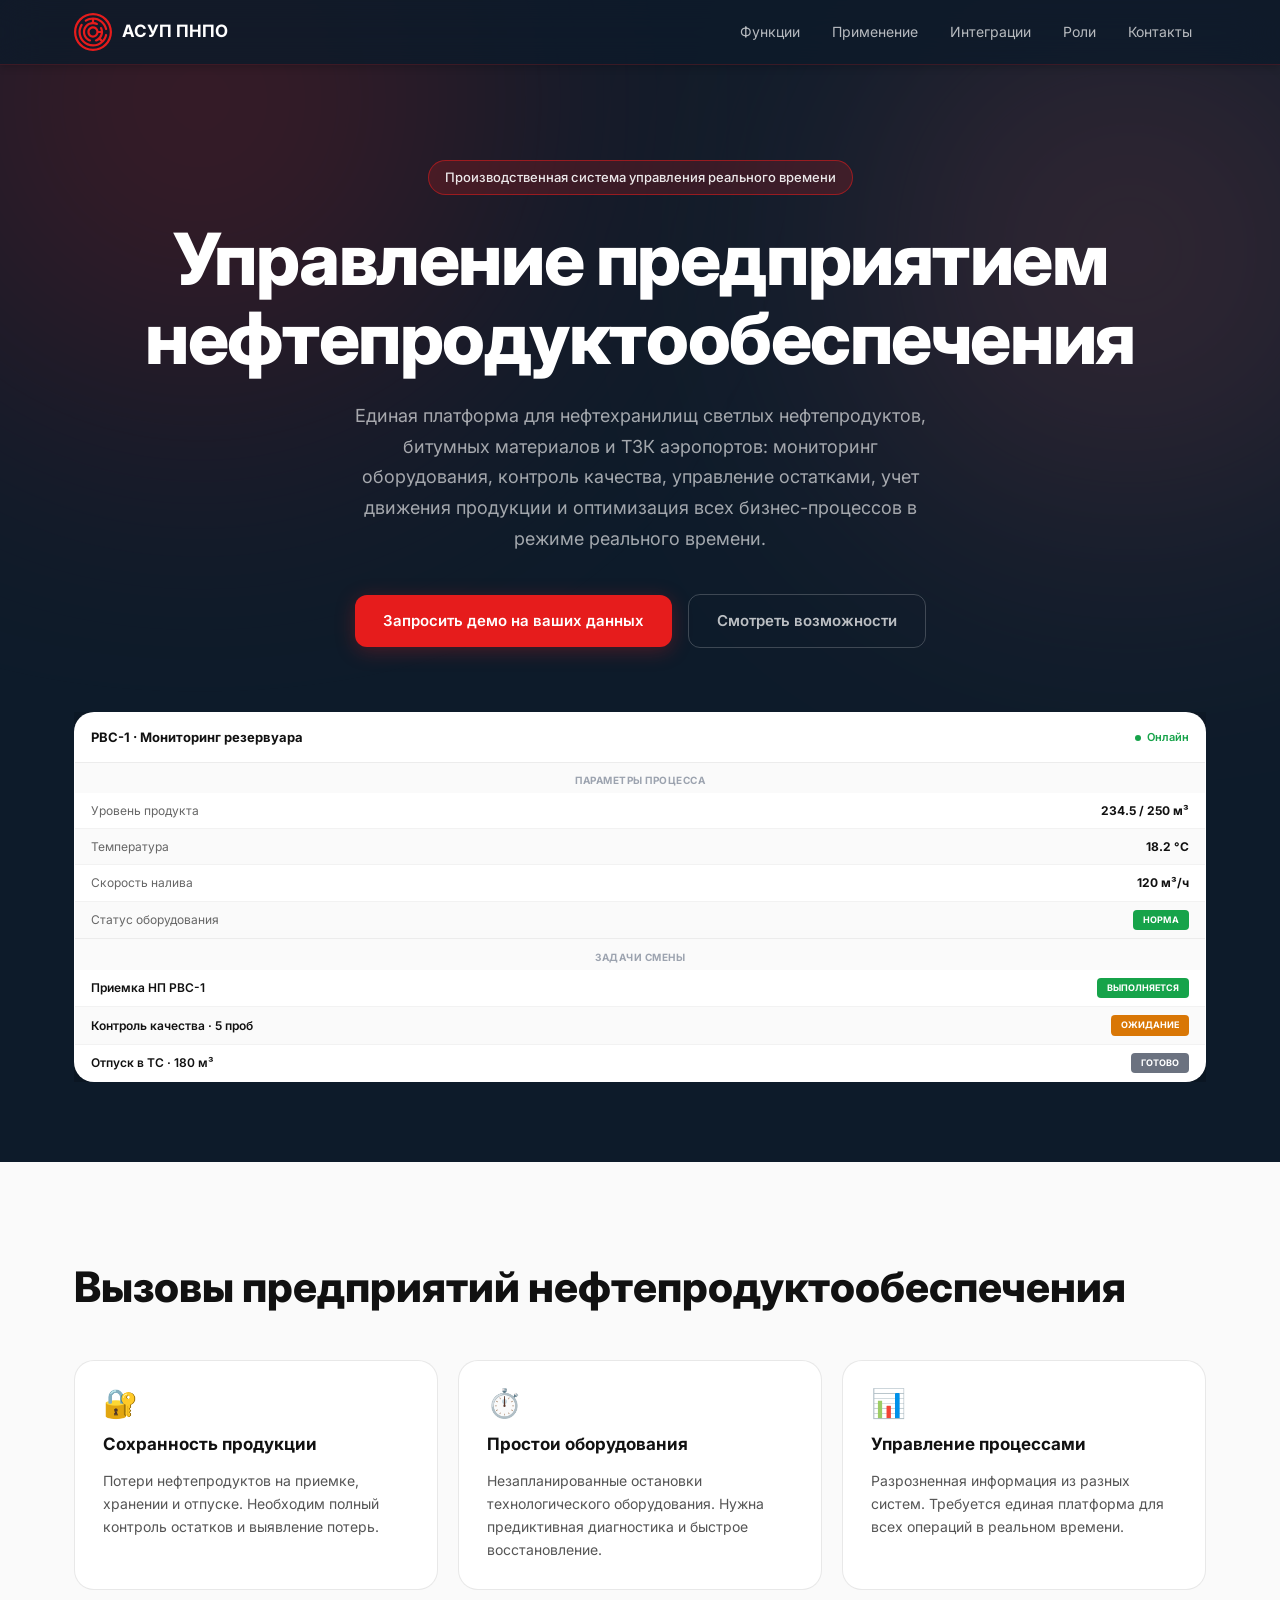
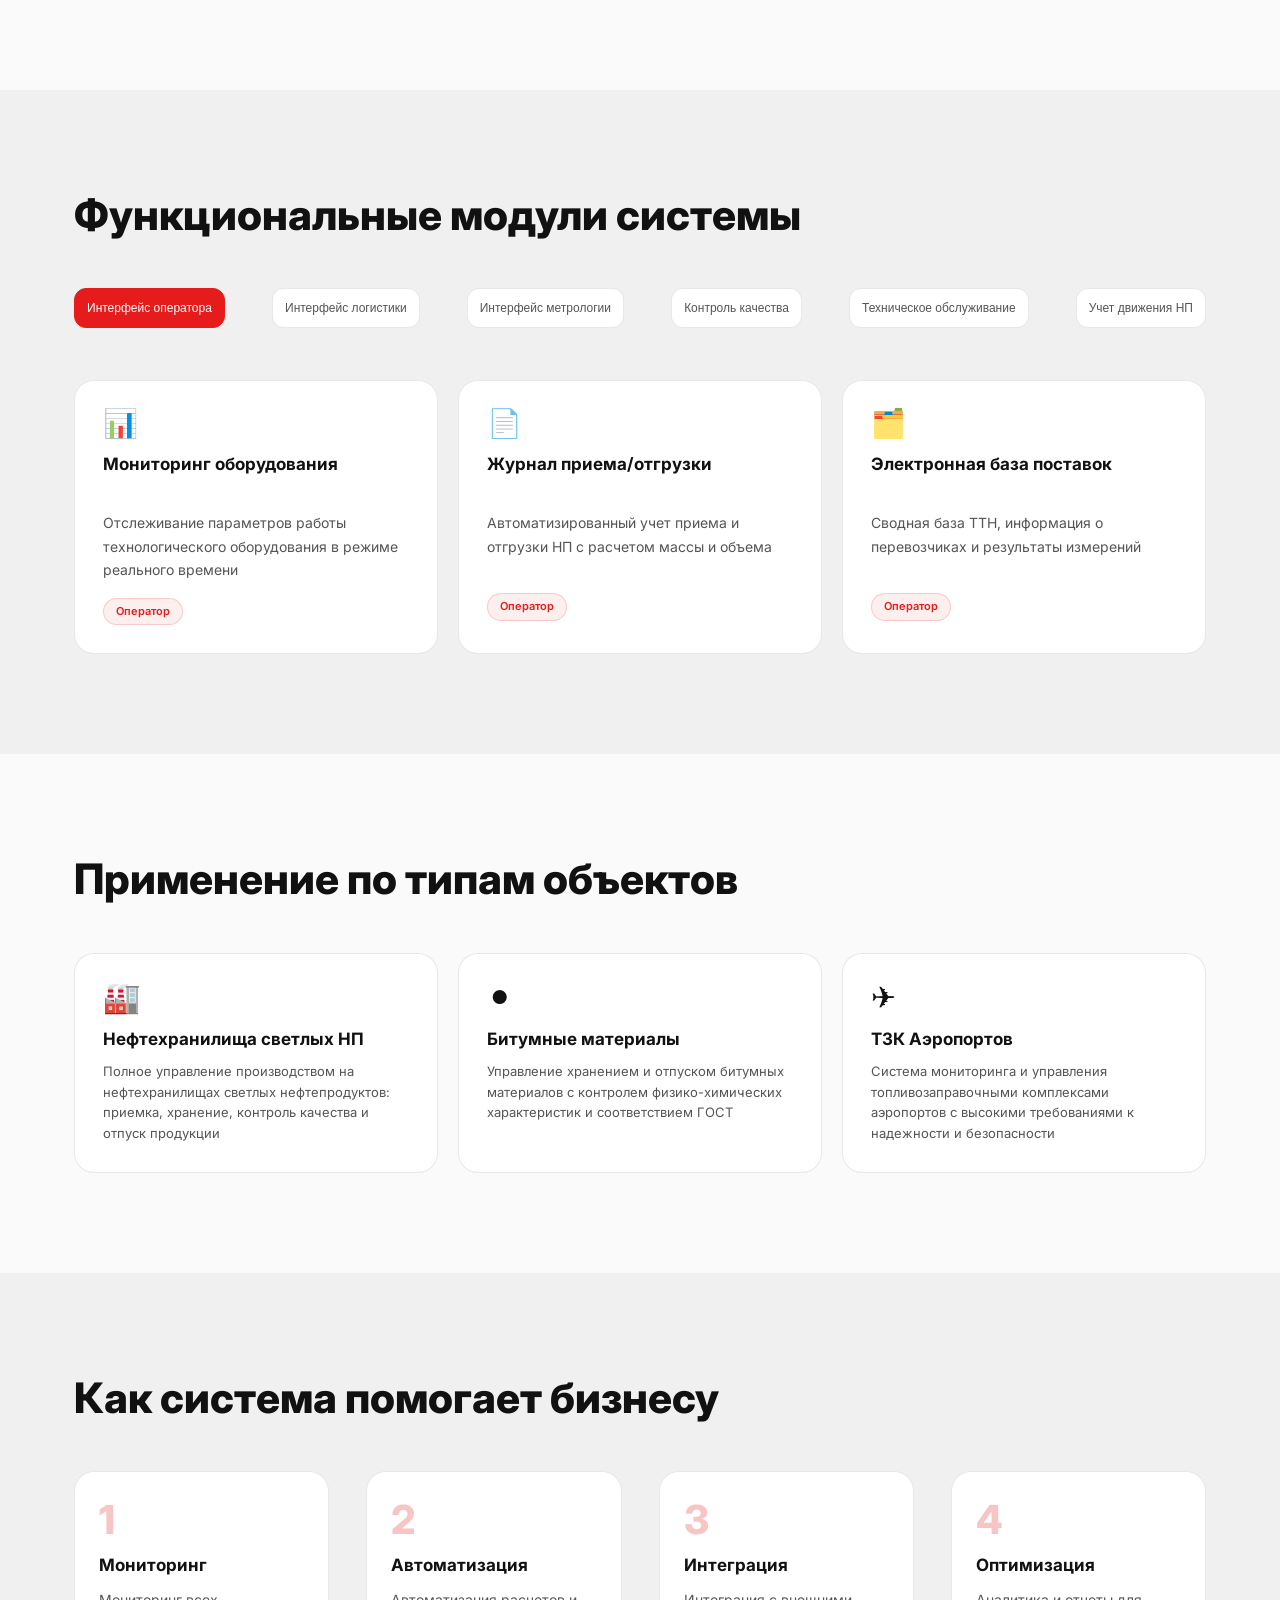
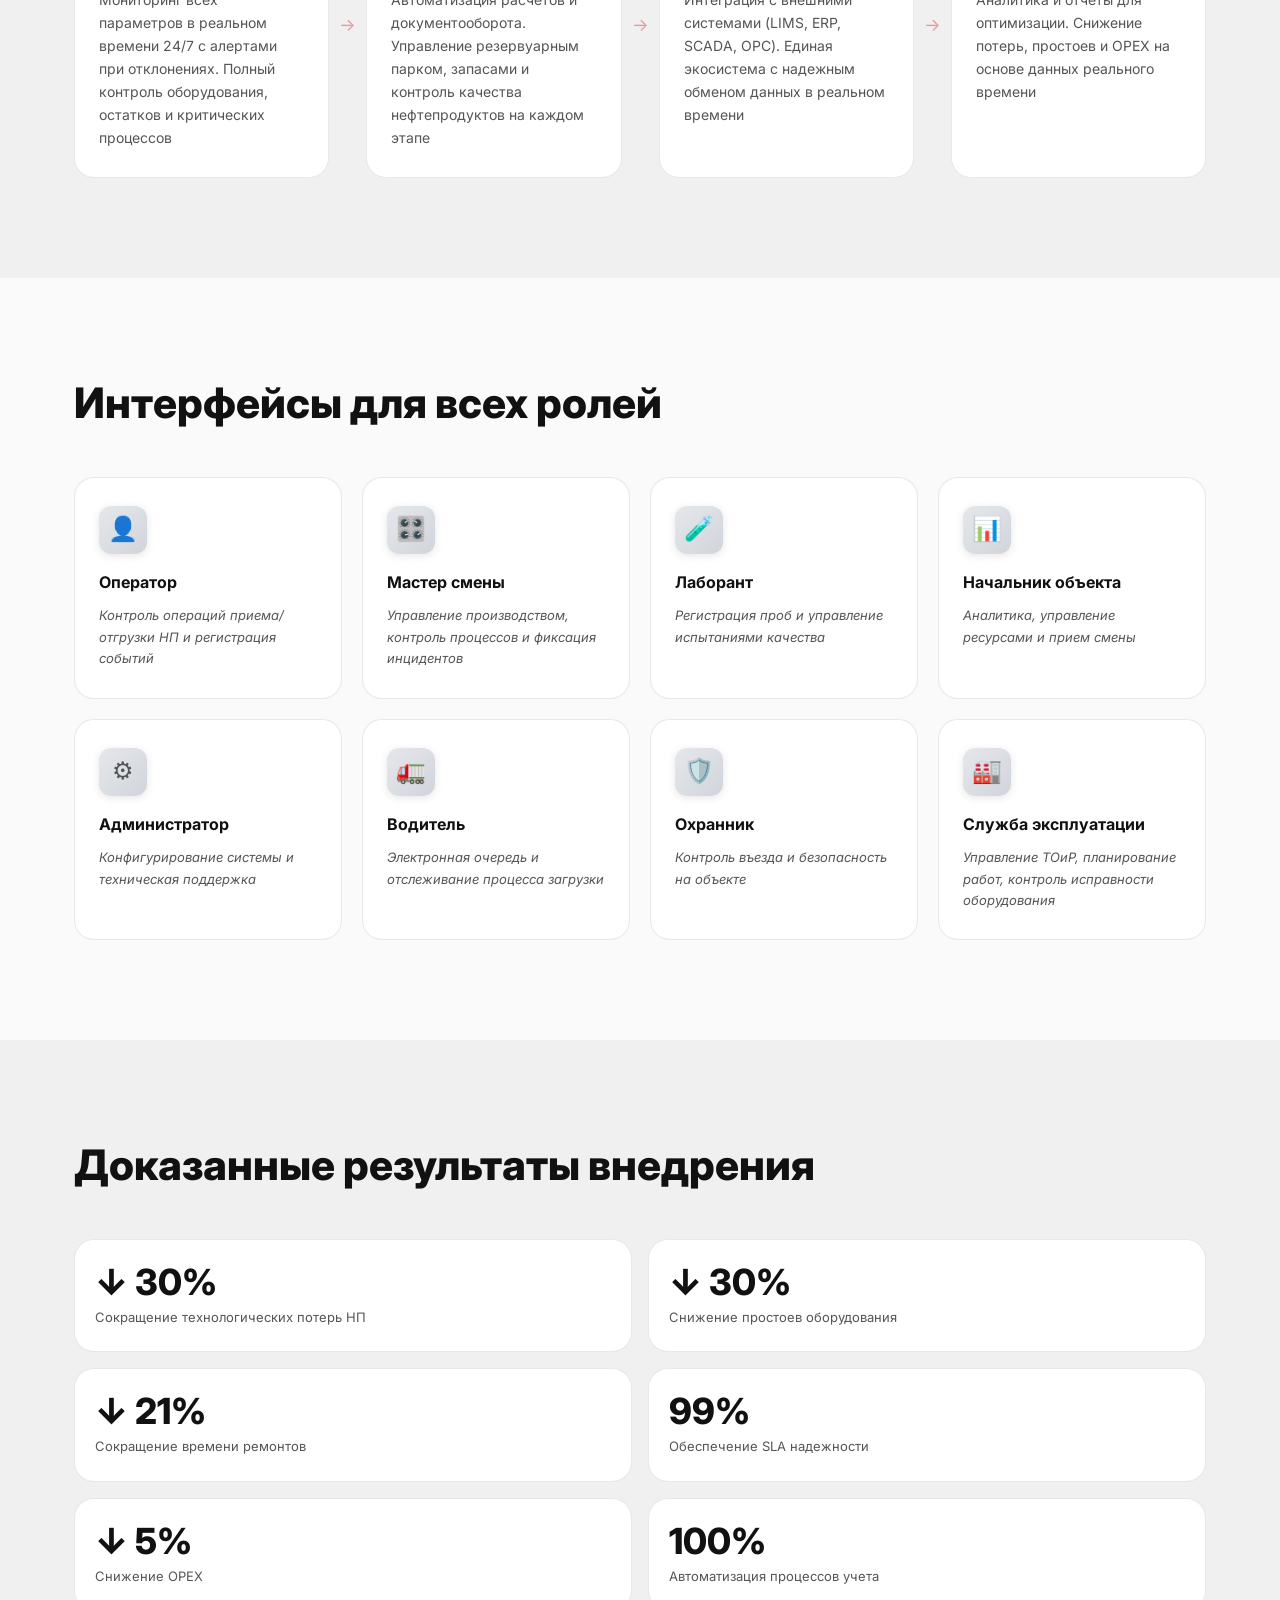
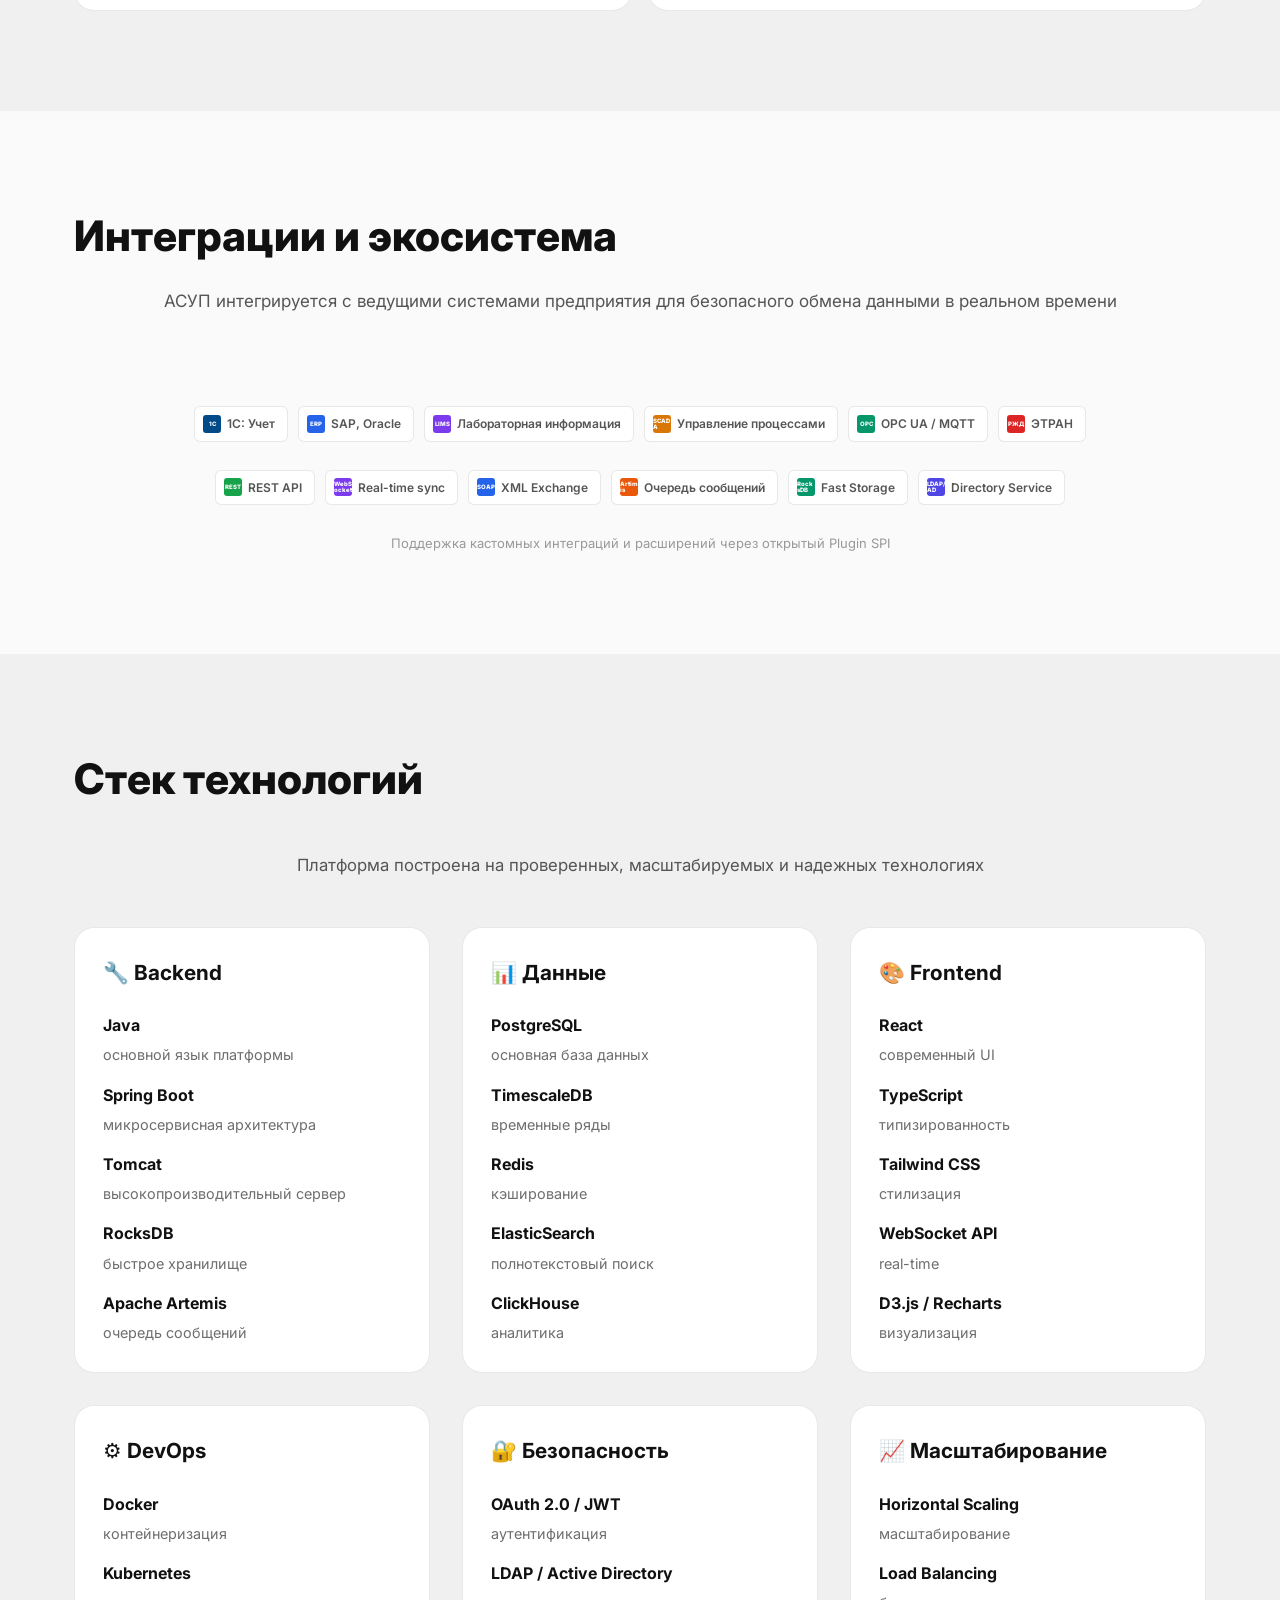
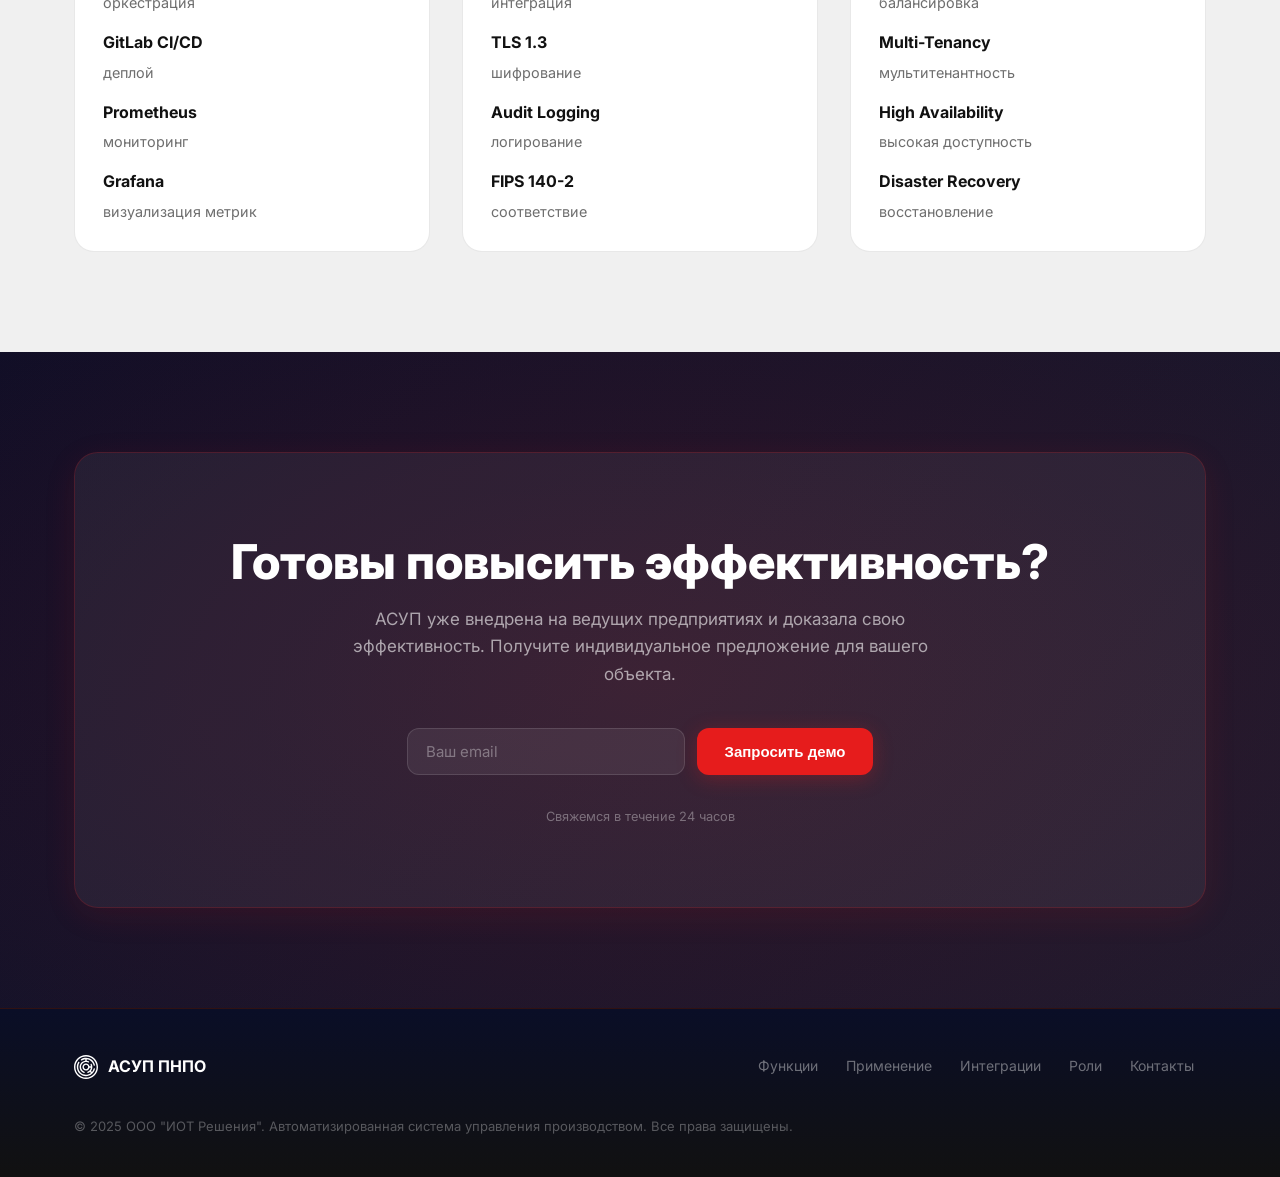
==== index.html @ 48cce29e "Полная пересборка дашборда в стиле реальных MES-интерфейсов Заменил карточки-плашки на компактную та" ====
<!DOCTYPE html>
<html lang="ru">
<head>
  <meta charset="UTF-8" />
  <meta name="viewport" content="width=device-width, initial-scale=1.0" />
  <meta http-equiv="Cache-Control" content="no-cache, no-store, must-revalidate" />
  <meta http-equiv="Pragma" content="no-cache" />
  <meta http-equiv="Expires" content="0" />
  <title>АСУП ПНПО — Управление светлыми нефтепродуктами и битумными материалами</title>
  <meta name="description" content="АСУП ПНПО — автоматизированная система управления производством для нефтехранилищ светлых нефтепродуктов, битумных материалов и ТЗК аэропортов. Мониторинг в реальном времени, контроль качества, оптимизация процессов." />
  <link rel="stylesheet" href="styles.css" />
  <link rel="preconnect" href="https://fonts.googleapis.com" />
  <link href="https://fonts.googleapis.com/css2?family=Inter:wght@300;400;500;600;700;800&display=swap" rel="stylesheet" />
  <style>
    @media (max-width: 640px) {
      .hero__actions { margin-bottom: 10px !important; }
      .hero { overflow: hidden !important; }
      .integrations__sub { margin-bottom: 60px !important; padding-bottom: 20px !important; }
    }

    .integ__badge {
      white-space: normal !important;
      word-break: break-word !important;
      flex-wrap: wrap !important;
      display: inline-flex !important;
      margin-bottom: 4px !important;
    }

    .integrations__title,
    .integrations__sub {
      word-break: break-word !important;
      line-height: 1.3 !important;
      margin-bottom: 8px !important;
    }
  </style>
</head>
<body>

  <!-- NAV -->
  <nav class="nav" id="nav">
    <div class="container nav__inner">
      <a href="#" class="nav__logo">
        <svg width="38" height="38" viewBox="0 0 92 92" fill="none" xmlns="http://www.w3.org/2000/svg" aria-hidden="true" style="flex-shrink:0">
          <path d="M21.5625 46C21.5625 56.359 28.1356 65.6278 37.9189 69.0643C39.3234 69.5576 40.8618 68.8192 41.3553 67.4146C41.8487 66.0102 41.11 64.4717 39.7055 63.9783C32.078 61.2991 26.9531 54.0741 26.9531 46C26.9531 35.4974 35.4974 26.9531 46 26.9531C48.8905 26.9531 51.6673 27.5867 54.2538 28.8359C55.5942 29.4838 57.2055 28.9218 57.8531 27.5815C58.5007 26.2412 57.939 24.6298 56.5985 23.9822C54.0883 22.7695 51.4395 22.009 48.6953 21.7091V16.2966C61.7027 17.4897 72.2824 26.9891 75.0947 39.4083C75.4228 40.8575 76.8633 41.7709 78.3186 41.4419C79.7705 41.1132 80.6808 39.6698 80.3521 38.2179C76.8019 22.5386 62.7438 10.7812 46 10.7812C39.3338 10.7812 32.8392 12.661 27.2185 16.2172C25.9605 17.013 25.5859 18.6782 26.3819 19.936C27.1777 21.1941 28.8431 21.5686 30.1007 20.7726C34.0966 18.2444 38.6157 16.7217 43.3047 16.2978V21.7118C31.0935 23.0579 21.5625 33.4361 21.5625 46Z" fill="#E61C1C"/>
          <path d="M78.3182 50.5587C76.8669 50.2299 75.4231 51.1404 75.0943 52.5922C74.0553 57.1809 71.909 61.4729 68.8974 65.0857L65.0704 61.2587C68.462 57.0183 70.4375 51.674 70.4375 46C70.4375 42.2907 69.6235 38.7248 68.0178 35.4013C67.3702 34.0612 65.759 33.4995 64.4183 34.1469C63.078 34.7945 62.5163 36.406 63.1639 37.7464C64.0198 39.518 64.5865 41.379 64.8586 43.3047H59.388C58.133 37.0613 52.6077 32.3438 46.0002 32.3438C38.47 32.3438 32.3439 38.4699 32.3439 46C32.3439 53.5302 38.47 59.6563 46.0002 59.6563C52.6077 59.6563 58.133 54.9388 59.388 48.6953H64.8516C63.8548 55.6464 59.0613 61.6016 52.2945 63.9785C50.8902 64.4719 50.1515 66.0104 50.6447 67.4148C51.1382 68.8193 52.6766 69.5578 54.0811 69.0645C56.734 68.1327 59.1483 66.769 61.2621 65.0739L65.0887 68.9005C59.7206 73.384 52.9235 75.8282 46 75.8282C29.5527 75.8282 16.1719 62.4474 16.1719 46C16.1719 40.3557 17.7628 34.858 20.7726 30.1009C21.5686 28.8429 21.194 27.1779 19.936 26.3821C18.678 25.5863 17.0132 25.9607 16.2172 27.2187C12.661 32.8394 10.7812 39.3338 10.7812 46C10.7812 65.4198 26.5803 81.2188 46 81.2188C62.7442 81.2188 76.8013 69.462 80.3519 53.7827C80.6806 52.331 79.7701 50.8875 78.3182 50.5587ZM46 54.2657C41.4424 54.2657 37.7344 50.5576 37.7344 46C37.7344 41.4424 41.4424 37.7344 46 37.7344C50.5576 37.7344 54.2656 41.4424 54.2656 46C54.2656 50.5576 50.5576 54.2657 46 54.2657Z" fill="#E61C1C"/>
          <path d="M46 0C20.5771 0 0 20.5737 0 46C0 71.4229 20.5737 92 46 92C71.4227 92 92 71.4263 92 46C92 20.5771 71.4263 0 46 0ZM46 86.6094C23.5565 86.6094 5.39062 68.4467 5.39062 46C5.39062 23.5565 23.5533 5.39062 46 5.39062C68.4433 5.39062 86.6094 23.5531 86.6094 46C86.6094 68.4433 68.4469 86.6094 46 86.6094Z" fill="#E61C1C"/>
        </svg>
        АСУП ПНПО
      </a>
      <ul class="nav__links">
        <li><a href="#modules">Функции</a></li>
        <li><a href="#industries">Применение</a></li>
        <li><a href="#integrations">Интеграции</a></li>
        <li><a href="#roles">Роли</a></li>
        <li><a href="#cta">Контакты</a></li>
      </ul>
      <button class="nav__burger" id="burger" aria-label="Меню">
        <span></span><span></span><span></span>
      </button>
    </div>
  </nav>

  <!-- HERO -->
  <section class="hero">
    <div class="hero__glow hero__glow--1"></div>
    <div class="hero__glow hero__glow--2"></div>
    <div class="container hero__inner">
      <div class="hero__badge fade-in">Производственная система управления реального времени</div>
      <h1 class="hero__title fade-in">
        Управление предприятием<br />
        <span class="gradient-text">нефтепродуктообеспечения</span>
      </h1>
      <p class="hero__sub fade-in">
        Единая платформа для нефтехранилищ светлых нефтепродуктов, битумных материалов и ТЗК аэропортов: мониторинг оборудования, контроль качества, управление остатками, учет движения продукции и оптимизация всех бизнес-процессов в режиме реального времени.
      </p>
      <div class="hero__actions fade-in">
        <a href="#cta" class="btn btn--primary">Запросить демо на ваших данных</a>
        <a href="#modules" class="btn btn--ghost">Смотреть возможности</a>
      </div>
      <div class="hero__dashboard fade-in" aria-hidden="true" style="width: 100%; max-width: 100%; overflow-x: hidden;">
        <div class="dashboard" style="width: 100%; box-sizing: border-box; padding: 0; overflow: hidden;">

          <!-- Заголовок -->
          <div style="display: flex; align-items: center; justify-content: space-between; padding: 14px 16px; border-bottom: 1px solid #ececec; background: #fff; box-sizing: border-box; width: 100%;">
            <div style="font-size: 13px; font-weight: 700; color: #111;">РВС-1 · Мониторинг резервуара</div>
            <div style="display: flex; align-items: center; gap: 6px; font-size: 11px; color: #16a34a; font-weight: 600; flex-shrink: 0;">
              <span class="dot dot--green" style="width: 6px; height: 6px;"></span>Онлайн
            </div>
          </div>

          <!-- Параметры процесса -->
          <div style="padding: 9px 16px 5px; font-size: 10px; font-weight: 700; color: #9ca3af; text-transform: uppercase; letter-spacing: .05em; background: #fafafa; box-sizing: border-box; width: 100%;">Параметры процесса</div>
          <div style="display: flex; align-items: center; justify-content: space-between; gap: 10px; padding: 8px 16px; background: #fff; border-bottom: 1px solid #f2f2f2; box-sizing: border-box; width: 100%;">
            <span style="font-size: 12px; color: #666;">Уровень продукта</span>
            <span style="font-size: 12px; font-weight: 700; color: #111; white-space: nowrap;">234.5 / 250 м³</span>
          </div>
          <div style="display: flex; align-items: center; justify-content: space-between; gap: 10px; padding: 8px 16px; background: #fafafa; border-bottom: 1px solid #f2f2f2; box-sizing: border-box; width: 100%;">
            <span style="font-size: 12px; color: #666;">Температура</span>
            <span style="font-size: 12px; font-weight: 700; color: #111; white-space: nowrap;">18.2 °C</span>
          </div>
          <div style="display: flex; align-items: center; justify-content: space-between; gap: 10px; padding: 8px 16px; background: #fff; border-bottom: 1px solid #f2f2f2; box-sizing: border-box; width: 100%;">
            <span style="font-size: 12px; color: #666;">Скорость налива</span>
            <span style="font-size: 12px; font-weight: 700; color: #111; white-space: nowrap;">120 м³/ч</span>
          </div>
          <div style="display: flex; align-items: center; justify-content: space-between; gap: 10px; padding: 8px 16px; background: #fafafa; box-sizing: border-box; width: 100%;">
            <span style="font-size: 12px; color: #666;">Статус оборудования</span>
            <span style="display: inline-block; background: #16a34a; color: #fff; font-size: 9px; font-weight: 700; padding: 3px 10px; border-radius: 4px; letter-spacing: .03em; flex-shrink: 0;">НОРМА</span>
          </div>

          <!-- Задачи смены -->
          <div style="padding: 10px 16px 5px; font-size: 10px; font-weight: 700; color: #9ca3af; text-transform: uppercase; letter-spacing: .05em; background: #fafafa; border-top: 1px solid #ececec; box-sizing: border-box; width: 100%;">Задачи смены</div>
          <div style="display: flex; align-items: center; justify-content: space-between; gap: 10px; padding: 8px 16px; background: #fff; border-bottom: 1px solid #f2f2f2; box-sizing: border-box; width: 100%;">
            <span style="font-size: 12px; font-weight: 600; color: #111; white-space: nowrap; overflow: hidden; text-overflow: ellipsis; min-width: 0;">Приемка НП РВС-1</span>
            <span style="display: inline-block; background: #16a34a; color: #fff; font-size: 9px; font-weight: 700; padding: 3px 10px; border-radius: 4px; white-space: nowrap; flex-shrink: 0;">ВЫПОЛНЯЕТСЯ</span>
          </div>
          <div style="display: flex; align-items: center; justify-content: space-between; gap: 10px; padding: 8px 16px; background: #fafafa; border-bottom: 1px solid #f2f2f2; box-sizing: border-box; width: 100%;">
            <span style="font-size: 12px; font-weight: 600; color: #111; white-space: nowrap; overflow: hidden; text-overflow: ellipsis; min-width: 0;">Контроль качества · 5 проб</span>
            <span style="display: inline-block; background: #d97706; color: #fff; font-size: 9px; font-weight: 700; padding: 3px 10px; border-radius: 4px; white-space: nowrap; flex-shrink: 0;">ОЖИДАНИЕ</span>
          </div>
          <div style="display: flex; align-items: center; justify-content: space-between; gap: 10px; padding: 8px 16px; background: #fff; box-sizing: border-box; width: 100%;">
            <span style="font-size: 12px; font-weight: 600; color: #111; white-space: nowrap; overflow: hidden; text-overflow: ellipsis; min-width: 0;">Отпуск в ТС · 180 м³</span>
            <span style="display: inline-block; background: #6b7280; color: #fff; font-size: 9px; font-weight: 700; padding: 3px 10px; border-radius: 4px; white-space: nowrap; flex-shrink: 0;">ГОТОВО</span>
          </div>
        </div>
      </div>
    </div>
  </section>

  <!-- PAIN POINTS -->
  <section class="pain section">
    <div class="container">
      <h2 class="section__title">Вызовы предприятий нефтепродуктообеспечения</h2>
      <div class="pain__grid">
        <div class="pain__card">
          <span class="pain__icon">🔐</span>
          <h3>Сохранность продукции</h3>
          <p>Потери нефтепродуктов на приемке, хранении и отпуске. Необходим полный контроль остатков и выявление потерь.</p>
        </div>
        <div class="pain__card">
          <span class="pain__icon">⏱️</span>
          <h3>Простои оборудования</h3>
          <p>Незапланированные остановки технологического оборудования. Нужна предиктивная диагностика и быстрое восстановление.</p>
        </div>
        <div class="pain__card">
          <span class="pain__icon">📊</span>
          <h3>Управление процессами</h3>
          <p>Разрозненная информация из разных систем. Требуется единая платформа для всех операций в реальном времени.</p>
        </div>
      </div>
    </div>
  </section>

  <!-- MODULES TABS -->
  <section class="modules section" id="modules">
    <div class="container">
      <h2 class="section__title">Функциональные модули системы</h2>
      <div class="tabs">
        <button class="tab tab--active" data-tab="operator">Интерфейс оператора</button>
        <button class="tab" data-tab="logistics">Интерфейс логистики</button>
        <button class="tab" data-tab="metrology">Интерфейс метрологии</button>
        <button class="tab" data-tab="quality">Контроль качества</button>
        <button class="tab" data-tab="maintenance">Техническое обслуживание</button>
        <button class="tab" data-tab="accounting">Учет движения НП</button>
      </div>

      <div class="modules__grid" id="operator" style="display: grid;">
        <div class="module__card">
          <span class="module__icon">📊</span>
          <h3>Мониторинг оборудования</h3>
          <p>Отслеживание параметров работы технологического оборудования в режиме реального времени</p>
          <span class="module__tag">Оператор</span>
        </div>
        <div class="module__card">
          <span class="module__icon">📄</span>
          <h3>Журнал приема/отгрузки</h3>
          <p>Автоматизированный учет приема и отгрузки НП с расчетом массы и объема</p>
          <span class="module__tag">Оператор</span>
        </div>
        <div class="module__card">
          <span class="module__icon">🗂️</span>
          <h3>Электронная база поставок</h3>
          <p>Сводная база ТТН, информация о перевозчиках и результаты измерений</p>
          <span class="module__tag">Оператор</span>
        </div>
      </div>

      <div class="modules__grid" id="logistics" style="display: none;">
        <div class="module__card">
          <span class="module__icon">📊</span>
          <h3>Онлайн мониторинг остатков</h3>
          <p>Контроль уровней и объемов в резервуарах в реальном времени</p>
          <span class="module__tag">Логистика</span>
        </div>
        <div class="module__card">
          <span class="module__icon">🏗️</span>
          <h3>Параметры резервуарного парка</h3>
          <p>Полная информация о парке резервуаров, их характеристиках и состоянии</p>
          <span class="module__tag">Логистика</span>
        </div>
        <div class="module__card">
          <span class="module__icon">📍</span>
          <h3>Электронная очередь</h3>
          <p>Управление очередью автоцистерн с отображением на информационных табло</p>
          <span class="module__tag">Логистика</span>
        </div>
      </div>

      <div class="modules__grid" id="metrology" style="display: none;">
        <div class="module__card">
          <span class="module__icon">📅</span>
          <h3>График поверок</h3>
          <p>Планирование и контроль графика поверки и калибровки средств измерения</p>
          <span class="module__tag">Метрология</span>
        </div>
        <div class="module__card">
          <span class="module__icon">✅</span>
          <h3>Результаты КМХ</h3>
          <p>Ведение и анализ результатов комплексных метрологических характеристик</p>
          <span class="module__tag">Метрология</span>
        </div>
        <div class="module__card">
          <span class="module__icon">📊</span>
          <h3>Мониторинг параметров</h3>
          <p>Онлайн контроль уровня, объема, температуры и массы нефтепродуктов</p>
          <span class="module__tag">Метрология</span>
        </div>
      </div>

      <div class="modules__grid" id="quality" style="display: none;">
        <div class="module__card">
          <span class="module__icon">📝</span>
          <h3>Журнал регистрации проб</h3>
          <p>Электронная регистрация всех отбираемых проб с полной трассировкой</p>
          <span class="module__tag">Качество</span>
        </div>
        <div class="module__card">
          <span class="module__icon">🧪</span>
          <h3>Лабораторные испытания</h3>
          <p>Планирование и выполнение плановых и внеплановых испытаний</p>
          <span class="module__tag">Качество</span>
        </div>
        <div class="module__card">
          <span class="module__icon">📊</span>
          <h3>Статистика отклонений</h3>
          <p>Анализ отклонений качества, смешений и некондиции продукции</p>
          <span class="module__tag">Качество</span>
        </div>
      </div>

      <div class="modules__grid" id="maintenance" style="display: none;">
        <div class="module__card">
          <span class="module__icon">📅</span>
          <h3>График ТОиР</h3>
          <p>Календарный план плановых и внеплановых работ по техническому обслуживанию и ремонту оборудования</p>
          <span class="module__tag">ТОиР</span>
        </div>
        <div class="module__card">
          <span class="module__icon">🔧</span>
          <h3>Заявки на ремонт</h3>
          <p>Создание, приоритизация, отслеживание выполнения и закрытие работ по восстановлению оборудования</p>
          <span class="module__tag">ТОиР</span>
        </div>
        <div class="module__card">
          <span class="module__icon">📋</span>
          <h3>Архив работ</h3>
          <p>Полный реестр выполненных работ, использованных материалов, затрат времени и гарантийных сроков</p>
          <span class="module__tag">ТОиР</span>
        </div>
      </div>

      <div class="modules__grid" id="accounting" style="display: none;">
        <div class="module__card">
          <span class="module__icon">🧮</span>
          <h3>Материальный баланс</h3>
          <p>Автоматический расчет материального баланса приемки и отпуска</p>
          <span class="module__tag">Учет</span>
        </div>
        <div class="module__card">
          <span class="module__icon">📋</span>
          <h3>Инвентаризации</h3>
          <p>Планирование, проведение и фиксация результатов инвентаризаций</p>
          <span class="module__tag">Учет</span>
        </div>
        <div class="module__card">
          <span class="module__icon">📈</span>
          <h3>Динамические дашборды</h3>
          <p>Аналитические дашборды с отклонениями бизнес-процессов</p>
          <span class="module__tag">Учет</span>
        </div>
      </div>
    </div>
  </section>

  <!-- INDUSTRIES -->
  <section class="industries section" id="industries">
    <div class="container">
      <h2 class="section__title">Применение по типам объектов</h2>
      <div class="industries__grid">
        <div class="industry__card">
          <span class="industry__icon">🏭</span>
          <h3>Нефтехранилища светлых НП</h3>
          <p>Полное управление производством на нефтехранилищах светлых нефтепродуктов: приемка, хранение, контроль качества и отпуск продукции</p>
        </div>
        <div class="industry__card">
          <span class="industry__icon">⚫</span>
          <h3>Битумные материалы</h3>
          <p>Управление хранением и отпуском битумных материалов с контролем физико-химических характеристик и соответствием ГОСТ</p>
        </div>
        <div class="industry__card">
          <span class="industry__icon">✈️</span>
          <h3>ТЗК Аэропортов</h3>
          <p>Система мониторинга и управления топливозаправочными комплексами аэропортов с высокими требованиями к надежности и безопасности</p>
        </div>
      </div>
    </div>
  </section>

  <!-- HOW IT WORKS -->
  <section class="how section">
    <div class="container">
      <h2 class="section__title">Как система помогает бизнесу</h2>
      <div class="how__steps">
        <div class="how__step">
          <div class="how__num">1</div>
          <h3>Мониторинг</h3>
          <p>Мониторинг всех параметров в реальном времени 24/7 с алертами при отклонениях. Полный контроль оборудования, остатков и критических процессов</p>
        </div>
        <span class="how__arrow">→</span>
        <div class="how__step">
          <div class="how__num">2</div>
          <h3>Автоматизация</h3>
          <p>Автоматизация расчетов и документооборота. Управление резервуарным парком, запасами и контроль качества нефтепродуктов на каждом этапе</p>
        </div>
        <span class="how__arrow">→</span>
        <div class="how__step">
          <div class="how__num">3</div>
          <h3>Интеграция</h3>
          <p>Интеграция с внешними системами (LIMS, ERP, SCADA, OPC). Единая экосистема с надежным обменом данных в реальном времени</p>
        </div>
        <span class="how__arrow">→</span>
        <div class="how__step">
          <div class="how__num">4</div>
          <h3>Оптимизация</h3>
          <p>Аналитика и отчеты для оптимизации. Снижение потерь, простоев и OPEX на основе данных реального времени</p>
        </div>
      </div>
    </div>
  </section>

  <!-- ROLES -->
  <section class="roles section" id="roles">
    <div class="container">
      <h2 class="section__title">Интерфейсы для всех ролей</h2>
      <div class="roles__grid">
        <div class="role__card">
          <div class="role__avatar" style="font-size: 24px;">👤</div>
          <h3>Оператор</h3>
          <p>Контроль операций приема/отгрузки НП и регистрация событий</p>
        </div>
        <div class="role__card">
          <div class="role__avatar" style="font-size: 24px;">🎛️</div>
          <h3>Мастер смены</h3>
          <p>Управление производством, контроль процессов и фиксация инцидентов</p>
        </div>
        <div class="role__card">
          <div class="role__avatar" style="font-size: 24px;">🧪</div>
          <h3>Лаборант</h3>
          <p>Регистрация проб и управление испытаниями качества</p>
        </div>
        <div class="role__card">
          <div class="role__avatar" style="font-size: 24px;">📊</div>
          <h3>Начальник объекта</h3>
          <p>Аналитика, управление ресурсами и прием смены</p>
        </div>
        <div class="role__card">
          <div class="role__avatar" style="font-size: 24px;">⚙️</div>
          <h3>Администратор</h3>
          <p>Конфигурирование системы и техническая поддержка</p>
        </div>
        <div class="role__card">
          <div class="role__avatar" style="font-size: 24px;">🚛</div>
          <h3>Водитель</h3>
          <p>Электронная очередь и отслеживание процесса загрузки</p>
        </div>
        <div class="role__card">
          <div class="role__avatar" style="font-size: 24px;">🛡️</div>
          <h3>Охранник</h3>
          <p>Контроль въезда и безопасность на объекте</p>
        </div>
        <div class="role__card">
          <div class="role__avatar" style="font-size: 24px;">🏭</div>
          <h3>Служба эксплуатации</h3>
          <p>Управление ТОиР, планирование работ, контроль исправности оборудования</p>
        </div>
      </div>
    </div>
  </section>

  <!-- RESULTS -->
  <section class="trust section">
    <div class="container">
      <h2 class="section__title">Доказанные результаты внедрения</h2>
      <div class="solution__numbers">
        <div class="stat__card">
          <div class="stat__value">↓ 30%</div>
          <div class="stat__label">Сокращение технологических потерь НП</div>
        </div>
        <div class="stat__card">
          <div class="stat__value">↓ 30%</div>
          <div class="stat__label">Снижение простоев оборудования</div>
        </div>
        <div class="stat__card">
          <div class="stat__value">↓ 21%</div>
          <div class="stat__label">Сокращение времени ремонтов</div>
        </div>
        <div class="stat__card">
          <div class="stat__value">99%</div>
          <div class="stat__label">Обеспечение SLA надежности</div>
        </div>
        <div class="stat__card">
          <div class="stat__value">↓ 5%</div>
          <div class="stat__label">Снижение OPEX</div>
        </div>
        <div class="stat__card">
          <div class="stat__value">100%</div>
          <div class="stat__label">Автоматизация процессов учета</div>
        </div>
      </div>
    </div>
  </section>

  <!-- INTEGRATIONS -->
  <section class="integrations section" id="integrations">
    <div class="container">
      <h2 class="section__title">Интеграции и экосистема</h2>
      <p class="integrations__sub" style="margin-bottom: 60px !important; padding-bottom: 30px !important; line-height: 1.8 !important;">АСУП интегрируется с ведущими системами предприятия для безопасного обмена данными в реальном времени</p>
      <div class="integrations__row">
        <div class="integ__badge">
          <span class="integ__logo" style="background: #004B87;">1С</span>
          1С: Учет
        </div>
        <div class="integ__badge">
          <span class="integ__logo" style="background: #2563EB;">ERP</span>
          SAP, Oracle
        </div>
        <div class="integ__badge">
          <span class="integ__logo" style="background: #7C3AED;">LIMS</span>
          Лабораторная информация
        </div>
        <div class="integ__badge">
          <span class="integ__logo" style="background: #D97706;">SCADA</span>
          Управление процессами
        </div>
        <div class="integ__badge">
          <span class="integ__logo" style="background: #059669;">OPC</span>
          OPC UA / MQTT
        </div>
        <div class="integ__badge">
          <span class="integ__logo" style="background: #DC2626;">РЖД</span>
          ЭТРАН
        </div>
      </div>
      <div class="integrations__row">
        <div class="integ__badge">
          <span class="integ__logo" style="background: #16A34A;">REST</span>
          REST API
        </div>
        <div class="integ__badge">
          <span class="integ__logo" style="background: #7C3AED;">WebSocket</span>
          Real-time sync
        </div>
        <div class="integ__badge">
          <span class="integ__logo" style="background: #2563EB;">SOAP</span>
          XML Exchange
        </div>
        <div class="integ__badge">
          <span class="integ__logo" style="background: #EA580C;">Artimis</span>
          Очередь сообщений
        </div>
        <div class="integ__badge">
          <span class="integ__logo" style="background: #059669;">RocksDB</span>
          Fast Storage
        </div>
        <div class="integ__badge">
          <span class="integ__logo" style="background: #4F46E5;">LDAP/AD</span>
          Directory Service
        </div>
      </div>
      <p class="integrations__note">Поддержка кастомных интеграций и расширений через открытый Plugin SPI</p>
    </div>
  </section>

  <!-- TECH STACK -->
  <section class="tech-stack section">
    <div class="container">
      <h2 class="section__title">Стек технологий</h2>
      <p style="text-align: center; color: var(--text-2); margin-bottom: 3rem; font-size: 1.05rem;">Платформа построена на проверенных, масштабируемых и надежных технологиях</p>

      <div style="display: grid; grid-template-columns: repeat(auto-fit, minmax(280px, 1fr)); gap: 2rem;">
        <!-- Backend -->
        <div class="tech__card">
          <h3 style="color: var(--text); margin-bottom: 1.5rem; font-size: 1.3rem;">🔧 Backend</h3>
          <ul style="list-style: none; display: flex; flex-direction: column; gap: 1rem;">
            <li style="display: flex; flex-direction: column; gap: 0.3rem; color: var(--text-2);">
              <strong style="color: var(--text);">Java</strong>
              <span style="font-size: 0.9rem; opacity: 0.85;">основной язык платформы</span>
            </li>
            <li style="display: flex; flex-direction: column; gap: 0.3rem; color: var(--text-2);">
              <strong style="color: var(--text);">Spring Boot</strong>
              <span style="font-size: 0.9rem; opacity: 0.85;">микросервисная архитектура</span>
            </li>
            <li style="display: flex; flex-direction: column; gap: 0.3rem; color: var(--text-2);">
              <strong style="color: var(--text);">Tomcat</strong>
              <span style="font-size: 0.9rem; opacity: 0.85;">высокопроизводительный сервер</span>
            </li>
            <li style="display: flex; flex-direction: column; gap: 0.3rem; color: var(--text-2);">
              <strong style="color: var(--text);">RocksDB</strong>
              <span style="font-size: 0.9rem; opacity: 0.85;">быстрое хранилище</span>
            </li>
            <li style="display: flex; flex-direction: column; gap: 0.3rem; color: var(--text-2);">
              <strong style="color: var(--text);">Apache Artemis</strong>
              <span style="font-size: 0.9rem; opacity: 0.85;">очередь сообщений</span>
            </li>
          </ul>
        </div>

        <!-- Database -->
        <div class="tech__card">
          <h3 style="color: var(--text); margin-bottom: 1.5rem; font-size: 1.3rem;">📊 Данные</h3>
          <ul style="list-style: none; display: flex; flex-direction: column; gap: 1rem;">
            <li style="display: flex; flex-direction: column; gap: 0.3rem; color: var(--text-2);">
              <strong style="color: var(--text);">PostgreSQL</strong>
              <span style="font-size: 0.9rem; opacity: 0.85;">основная база данных</span>
            </li>
            <li style="display: flex; flex-direction: column; gap: 0.3rem; color: var(--text-2);">
              <strong style="color: var(--text);">TimescaleDB</strong>
              <span style="font-size: 0.9rem; opacity: 0.85;">временные ряды</span>
            </li>
            <li style="display: flex; flex-direction: column; gap: 0.3rem; color: var(--text-2);">
              <strong style="color: var(--text);">Redis</strong>
              <span style="font-size: 0.9rem; opacity: 0.85;">кэширование</span>
            </li>
            <li style="display: flex; flex-direction: column; gap: 0.3rem; color: var(--text-2);">
              <strong style="color: var(--text);">ElasticSearch</strong>
              <span style="font-size: 0.9rem; opacity: 0.85;">полнотекстовый поиск</span>
            </li>
            <li style="display: flex; flex-direction: column; gap: 0.3rem; color: var(--text-2);">
              <strong style="color: var(--text);">ClickHouse</strong>
              <span style="font-size: 0.9rem; opacity: 0.85;">аналитика</span>
            </li>
          </ul>
        </div>

        <!-- Frontend -->
        <div class="tech__card">
          <h3 style="color: var(--text); margin-bottom: 1.5rem; font-size: 1.3rem;">🎨 Frontend</h3>
          <ul style="list-style: none; display: flex; flex-direction: column; gap: 1rem;">
            <li style="display: flex; flex-direction: column; gap: 0.3rem; color: var(--text-2);">
              <strong style="color: var(--text);">React</strong>
              <span style="font-size: 0.9rem; opacity: 0.85;">современный UI</span>
            </li>
            <li style="display: flex; flex-direction: column; gap: 0.3rem; color: var(--text-2);">
              <strong style="color: var(--text);">TypeScript</strong>
              <span style="font-size: 0.9rem; opacity: 0.85;">типизированность</span>
            </li>
            <li style="display: flex; flex-direction: column; gap: 0.3rem; color: var(--text-2);">
              <strong style="color: var(--text);">Tailwind CSS</strong>
              <span style="font-size: 0.9rem; opacity: 0.85;">стилизация</span>
            </li>
            <li style="display: flex; flex-direction: column; gap: 0.3rem; color: var(--text-2);">
              <strong style="color: var(--text);">WebSocket API</strong>
              <span style="font-size: 0.9rem; opacity: 0.85;">real-time</span>
            </li>
            <li style="display: flex; flex-direction: column; gap: 0.3rem; color: var(--text-2);">
              <strong style="color: var(--text);">D3.js / Recharts</strong>
              <span style="font-size: 0.9rem; opacity: 0.85;">визуализация</span>
            </li>
          </ul>
        </div>

        <!-- DevOps -->
        <div class="tech__card">
          <h3 style="color: var(--text); margin-bottom: 1.5rem; font-size: 1.3rem;">⚙️ DevOps</h3>
          <ul style="list-style: none; display: flex; flex-direction: column; gap: 1rem;">
            <li style="display: flex; flex-direction: column; gap: 0.3rem; color: var(--text-2);">
              <strong style="color: var(--text);">Docker</strong>
              <span style="font-size: 0.9rem; opacity: 0.85;">контейнеризация</span>
            </li>
            <li style="display: flex; flex-direction: column; gap: 0.3rem; color: var(--text-2);">
              <strong style="color: var(--text);">Kubernetes</strong>
              <span style="font-size: 0.9rem; opacity: 0.85;">оркестрация</span>
            </li>
            <li style="display: flex; flex-direction: column; gap: 0.3rem; color: var(--text-2);">
              <strong style="color: var(--text);">GitLab CI/CD</strong>
              <span style="font-size: 0.9rem; opacity: 0.85;">деплой</span>
            </li>
            <li style="display: flex; flex-direction: column; gap: 0.3rem; color: var(--text-2);">
              <strong style="color: var(--text);">Prometheus</strong>
              <span style="font-size: 0.9rem; opacity: 0.85;">мониторинг</span>
            </li>
            <li style="display: flex; flex-direction: column; gap: 0.3rem; color: var(--text-2);">
              <strong style="color: var(--text);">Grafana</strong>
              <span style="font-size: 0.9rem; opacity: 0.85;">визуализация метрик</span>
            </li>
          </ul>
        </div>

        <!-- Security -->
        <div class="tech__card">
          <h3 style="color: var(--text); margin-bottom: 1.5rem; font-size: 1.3rem;">🔐 Безопасность</h3>
          <ul style="list-style: none; display: flex; flex-direction: column; gap: 1rem;">
            <li style="display: flex; flex-direction: column; gap: 0.3rem; color: var(--text-2);">
              <strong style="color: var(--text);">OAuth 2.0 / JWT</strong>
              <span style="font-size: 0.9rem; opacity: 0.85;">аутентификация</span>
            </li>
            <li style="display: flex; flex-direction: column; gap: 0.3rem; color: var(--text-2);">
              <strong style="color: var(--text);">LDAP / Active Directory</strong>
              <span style="font-size: 0.9rem; opacity: 0.85;">интеграция</span>
            </li>
            <li style="display: flex; flex-direction: column; gap: 0.3rem; color: var(--text-2);">
              <strong style="color: var(--text);">TLS 1.3</strong>
              <span style="font-size: 0.9rem; opacity: 0.85;">шифрование</span>
            </li>
            <li style="display: flex; flex-direction: column; gap: 0.3rem; color: var(--text-2);">
              <strong style="color: var(--text);">Audit Logging</strong>
              <span style="font-size: 0.9rem; opacity: 0.85;">логирование</span>
            </li>
            <li style="display: flex; flex-direction: column; gap: 0.3rem; color: var(--text-2);">
              <strong style="color: var(--text);">FIPS 140-2</strong>
              <span style="font-size: 0.9rem; opacity: 0.85;">соответствие</span>
            </li>
          </ul>
        </div>

        <!-- Scalability -->
        <div class="tech__card">
          <h3 style="color: var(--text); margin-bottom: 1.5rem; font-size: 1.3rem;">📈 Масштабирование</h3>
          <ul style="list-style: none; display: flex; flex-direction: column; gap: 1rem;">
            <li style="display: flex; flex-direction: column; gap: 0.3rem; color: var(--text-2);">
              <strong style="color: var(--text);">Horizontal Scaling</strong>
              <span style="font-size: 0.9rem; opacity: 0.85;">масштабирование</span>
            </li>
            <li style="display: flex; flex-direction: column; gap: 0.3rem; color: var(--text-2);">
              <strong style="color: var(--text);">Load Balancing</strong>
              <span style="font-size: 0.9rem; opacity: 0.85;">балансировка</span>
            </li>
            <li style="display: flex; flex-direction: column; gap: 0.3rem; color: var(--text-2);">
              <strong style="color: var(--text);">Multi-Tenancy</strong>
              <span style="font-size: 0.9rem; opacity: 0.85;">мультитенантность</span>
            </li>
            <li style="display: flex; flex-direction: column; gap: 0.3rem; color: var(--text-2);">
              <strong style="color: var(--text);">High Availability</strong>
              <span style="font-size: 0.9rem; opacity: 0.85;">высокая доступность</span>
            </li>
            <li style="display: flex; flex-direction: column; gap: 0.3rem; color: var(--text-2);">
              <strong style="color: var(--text);">Disaster Recovery</strong>
              <span style="font-size: 0.9rem; opacity: 0.85;">восстановление</span>
            </li>
          </ul>
        </div>
      </div>
    </div>
  </section>

  <!-- CTA -->
  <section class="cta section" id="cta">
    <div class="container">
      <div class="cta__glow"></div>
      <div class="cta__inner">
        <h2 class="cta__title">Готовы повысить эффективность?</h2>
        <p class="cta__sub">АСУП уже внедрена на ведущих предприятиях и доказала свою эффективность. Получите индивидуальное предложение для вашего объекта.</p>
        <div class="cta__actions">
          <div class="cta__form">
            <input type="email" class="cta__input" placeholder="Ваш email" />
            <button class="btn btn--primary">Запросить демо</button>
          </div>
          <p class="cta__note">Свяжемся в течение 24 часов</p>
        </div>
      </div>
    </div>
  </section>

  <!-- FOOTER -->

  <!-- FOOTER -->
  <footer class="footer section">
    <div class="container footer__inner">
      <div class="footer__brand">
        <svg width="24" height="24" viewBox="0 0 92 92" fill="none" xmlns="http://www.w3.org/2000/svg" style="flex-shrink:0">
          <path d="M21.5625 46C21.5625 56.359 28.1356 65.6278 37.9189 69.0643C39.3234 69.5576 40.8618 68.8192 41.3553 67.4146C41.8487 66.0102 41.11 64.4717 39.7055 63.9783C32.078 61.2991 26.9531 54.0741 26.9531 46C26.9531 35.4974 35.4974 26.9531 46 26.9531C48.8905 26.9531 51.6673 27.5867 54.2538 28.8359C55.5942 29.4838 57.2055 28.9218 57.8531 27.5815C58.5007 26.2412 57.939 24.6298 56.5985 23.9822C54.0883 22.7695 51.4395 22.009 48.6953 21.7091V16.2966C61.7027 17.4897 72.2824 26.9891 75.0947 39.4083C75.4228 40.8575 76.8633 41.7709 78.3186 41.4419C79.7705 41.1132 80.6808 39.6698 80.3521 38.2179C76.8019 22.5386 62.7438 10.7812 46 10.7812C39.3338 10.7812 32.8392 12.661 27.2185 16.2172C25.9605 17.013 25.5859 18.6782 26.3819 19.936C27.1777 21.1941 28.8431 21.5686 30.1007 20.7726C34.0966 18.2444 38.6157 16.7217 43.3047 16.2978V21.7118C31.0935 23.0579 21.5625 33.4361 21.5625 46Z" fill="white"/>
          <path d="M78.3182 50.5587C76.8669 50.2299 75.4231 51.1404 75.0943 52.5922C74.0553 57.1809 71.909 61.4729 68.8974 65.0857L65.0704 61.2587C68.462 57.0183 70.4375 51.674 70.4375 46C70.4375 42.2907 69.6235 38.7248 68.0178 35.4013C67.3702 34.0612 65.759 33.4995 64.4183 34.1469C63.078 34.7945 62.5163 36.406 63.1639 37.7464C64.0198 39.518 64.5865 41.379 64.8586 43.3047H59.388C58.133 37.0613 52.6077 32.3438 46.0002 32.3438C38.47 32.3438 32.3439 38.4699 32.3439 46C32.3439 53.5302 38.47 59.6563 46.0002 59.6563C52.6077 59.6563 58.133 54.9388 59.388 48.6953H64.8516C63.8548 55.6464 59.0613 61.6016 52.2945 63.9785C50.8902 64.4719 50.1515 66.0104 50.6447 67.4148C51.1382 68.8193 52.6766 69.5578 54.0811 69.0645C56.734 68.1327 59.1483 66.769 61.2621 65.0739L65.0887 68.9005C59.7206 73.384 52.9235 75.8282 46 75.8282C29.5527 75.8282 16.1719 62.4474 16.1719 46C16.1719 40.3557 17.7628 34.858 20.7726 30.1009C21.5686 28.8429 21.194 27.1779 19.936 26.3821C18.678 25.5863 17.0132 25.9607 16.2172 27.2187C12.661 32.8394 10.7812 39.3338 10.7812 46C10.7812 65.4198 26.5803 81.2188 46 81.2188C62.7442 81.2188 76.8013 69.462 80.3519 53.7827C80.6806 52.331 79.7701 50.8875 78.3182 50.5587ZM46 54.2657C41.4424 54.2657 37.7344 50.5576 37.7344 46C37.7344 41.4424 41.4424 37.7344 46 37.7344C50.5576 37.7344 54.2656 41.4424 54.2656 46C54.2656 50.5576 50.5576 54.2657 46 54.2657Z" fill="white"/>
          <path d="M46 0C20.5771 0 0 20.5737 0 46C0 71.4229 20.5737 92 46 92C71.4227 92 92 71.4263 92 46C92 20.5771 71.4263 0 46 0ZM46 86.6094C23.5565 86.6094 5.39062 68.4467 5.39062 46C5.39062 23.5565 23.5533 5.39062 46 5.39062C68.4433 5.39062 86.6094 23.5531 86.6094 46C86.6094 68.4433 68.4469 86.6094 46 86.6094Z" fill="white"/>
        </svg>
        АСУП ПНПО
      </div>
      <nav class="footer__nav">
        <a href="#modules">Функции</a>
        <a href="#industries">Применение</a>
        <a href="#integrations">Интеграции</a>
        <a href="#roles">Роли</a>
        <a href="#cta">Контакты</a>
      </nav>
      <p class="footer__copy">© 2025 ООО "ИОТ Решения". Автоматизированная система управления производством. Все права защищены.</p>
    </div>
  </footer>

  <script>
    // Navigation
    const burger = document.getElementById('burger');
    const nav = document.getElementById('nav');
    const navLinks = document.querySelector('.nav__links');

    burger.addEventListener('click', () => {
      navLinks.classList.toggle('open');
    });

    window.addEventListener('scroll', () => {
      nav.classList.toggle('nav--scrolled', window.scrollY > 50);
    });

    // Tab switching
    const tabs = document.querySelectorAll('.tab');
    tabs.forEach(tab => {
      tab.addEventListener('click', () => {
        // Скрываем все гриды
        const allGrids = document.querySelectorAll('.modules__grid');
        allGrids.forEach(grid => {
          grid.style.display = 'none';
        });

        // Убираем активный класс со всех табов
        tabs.forEach(t => t.classList.remove('tab--active'));

        // Добавляем активный класс текущему табу
        tab.classList.add('tab--active');

        // Показываем нужный грид
        const tabId = tab.dataset.tab;
        const element = document.getElementById(tabId);
        if (element) element.style.display = 'grid';
      });
    });

    // FAQ
    const faqButtons = document.querySelectorAll('.faq__q');
    faqButtons.forEach(btn => {
      btn.addEventListener('click', () => {
        const answer = btn.nextElementSibling;
        btn.classList.toggle('open');
        answer.classList.toggle('open');
      });
    });

    // Smooth scroll
    document.querySelectorAll('a[href^="#"]').forEach(a => {
      a.addEventListener('click', (e) => {
        const target = document.querySelector(a.getAttribute('href'));
        if (target) {
          e.preventDefault();
          target.scrollIntoView({ behavior: 'smooth' });
          navLinks.classList.remove('open');
        }
      });
    });

    // Reveal animation
    const observerOptions = { threshold: 0.1, rootMargin: '0px 0px -50px 0px' };
    const observer = new IntersectionObserver((entries) => {
      entries.forEach(entry => {
        if (entry.isIntersecting) {
          entry.target.classList.add('visible');
        }
      });
    }, observerOptions);

    document.querySelectorAll('.reveal').forEach(el => observer.observe(el));
  </script>

</body>
</html>
---- styles.css ----
/* ─── RESET & BASE ─────────────────────────────────────────── */
*, *::before, *::after { box-sizing: border-box; margin: 0; padding: 0; }

:root {
  --bg:        #FAFAFA;
  --bg-2:      #F0F0F0;
  --bg-dark:   #111111;
  --bg-card:   #FFFFFF;
  --bg-card2:  #F5F5F5;
  --border:    rgba(0,0,0,0.09);
  --border-h:  rgba(230,28,28,0.35);
  --accent:    #E61C1C;
  --accent-d:  #B01010;
  --green:     #16A34A;
  --yellow:    #D97706;
  --blue:      #2563EB;
  --red:       #E61C1C;
  --text:      #111111;
  --text-2:    #555555;
  --text-3:    #999999;
  --muted:     #777777;
  --radius:    12px;
  --radius-lg: 20px;
  --shadow:    0 2px 12px rgba(0,0,0,0.07);
  --shadow-md: 0 4px 32px rgba(0,0,0,0.12);
  --transition: 0.25s ease;
  font-size: 16px;
}

html {
  scroll-behavior: smooth;
  width: 100%;
  overflow-x: hidden;
}

body {
  background: var(--bg);
  color: var(--text);
  font-family: 'Inter', system-ui, -apple-system, sans-serif;
  line-height: 1.6;
  overflow-x: hidden;
  width: 100%;
  max-width: 100%;
  margin: 0;
  padding: 0;
}

a { color: inherit; text-decoration: none; }
ul { list-style: none; }
img { max-width: 100%; display: block; }

/* ─── UTILITIES ────────────────────────────────────────────── */
.container {
  max-width: 1180px;
  margin: 0 auto;
  padding: 0 24px;
  width: 100%;
  box-sizing: border-box;
}

.section { padding: 100px 0; }

.gradient-text {
  background: linear-gradient(135deg, var(--accent), var(--accent-d));
  -webkit-background-clip: text;
  -webkit-text-fill-color: transparent;
  background-clip: text;
}

.section__label {
  font-size: 13px;
  font-weight: 600;
  letter-spacing: .1em;
  text-transform: uppercase;
  color: var(--accent);
  margin-bottom: 12px;
}

.section__title {
  font-size: clamp(28px, 4vw, 42px);
  font-weight: 800;
  line-height: 1.2;
  margin-bottom: 48px;
  color: var(--text);
}

/* ─── BUTTONS ───────────────────────────────────────────────── */
.btn {
  display: inline-flex;
  align-items: center;
  justify-content: center;
  gap: 8px;
  padding: 14px 28px;
  border-radius: var(--radius);
  font-size: 15px;
  font-weight: 600;
  cursor: pointer;
  border: none;
  transition: all var(--transition);
  white-space: nowrap;
}

.btn--primary {
  background: var(--accent);
  color: #fff;
  box-shadow: 0 4px 20px rgba(230,28,28,.28);
}
.btn--primary:hover {
  background: var(--accent-d);
  transform: translateY(-2px);
  box-shadow: 0 6px 28px rgba(230,28,28,.40);
}

.btn--ghost {
  background: transparent;
  color: var(--text-2);
  border: 1.5px solid var(--border);
}
.btn--ghost:hover {
  border-color: var(--accent);
  color: var(--accent);
  background: rgba(230,28,28,.04);
}

.btn--sm { padding: 10px 20px; font-size: 14px; }

/* ─── NAV ───────────────────────────────────────────────────── */
.nav {
  position: fixed;
  top: 0; left: 0; right: 0;
  z-index: 100;
  backdrop-filter: blur(20px);
  -webkit-backdrop-filter: blur(20px);
  background: rgba(255,255,255,0.90);
  border-bottom: 1px solid var(--border);
  transition: all var(--transition);
}

.nav--scrolled {
  background: rgba(255,255,255,0.98);
  box-shadow: 0 2px 16px rgba(0,0,0,0.08);
}

/* Transparent nav over dark hero */
.nav:not(.nav--scrolled) {
  background: rgba(13, 27, 42, 0.85);
  border-bottom-color: rgba(230,28,28,.2);
  box-shadow: 0 2px 8px rgba(0,0,0,0.2);
}
.nav:not(.nav--scrolled) .nav__logo { color: #fff; }
.nav:not(.nav--scrolled) .nav__links a { color: rgba(255,255,255,.70); }
.nav:not(.nav--scrolled) .nav__links a:hover {
  color: #fff;
  background: rgba(255,255,255,.08);
}
.nav:not(.nav--scrolled) .nav__burger span { background: rgba(255,255,255,.72); }

.nav__inner {
  display: flex;
  align-items: center;
  gap: 32px;
  height: 64px;
}

.nav__logo {
  display: flex;
  align-items: center;
  gap: 10px;
  font-size: 17px;
  font-weight: 700;
  color: var(--text);
  flex-shrink: 0;
}

.logo-mark {
  width: 28px; height: 28px;
  border-radius: 8px;
  background: var(--accent);
  display: block;
  flex-shrink: 0;
}

.nav__links {
  display: flex;
  align-items: center;
  gap: 4px;
  margin-left: auto;
}

.nav__links a {
  padding: 7px 14px;
  border-radius: 8px;
  font-size: 14px;
  color: var(--text-2);
  transition: all var(--transition);
}
.nav__links a:hover { color: var(--accent); background: rgba(230,28,28,.06); }

.nav__burger {
  display: none;
  flex-direction: column;
  gap: 5px;
  background: none;
  border: none;
  cursor: pointer;
  padding: 4px;
  margin-left: auto;
}
.nav__burger span {
  display: block;
  width: 22px; height: 2px;
  background: var(--text-2);
  border-radius: 2px;
  transition: all var(--transition);
}

/* ─── HERO ──────────────────────────────────────────────────── */
.hero {
  position: relative;
  padding: 160px 0 80px;
  overflow: hidden;
  background: #0D1B2A;
}

.hero__glow {
  position: absolute;
  border-radius: 50%;
  filter: blur(140px);
  opacity: .22;
  pointer-events: none;
}
.hero__glow--1 {
  width: 600px; height: 600px;
  background: var(--accent);
  top: -200px; left: -100px;
}
.hero__glow--2 {
  width: 500px; height: 500px;
  background: #E86060;
  top: 0; right: -100px;
}

.hero__inner { position: relative; text-align: center; }

.hero__badge {
  display: inline-flex;
  align-items: center;
  gap: 8px;
  padding: 6px 16px;
  border-radius: 100px;
  border: 1px solid rgba(230,28,28,.22);
  background: rgba(230,28,28,.07);
  color: var(--accent);
  font-size: 13px;
  font-weight: 500;
  margin-bottom: 24px;
}

.hero__title {
  font-size: clamp(36px, 6vw, 72px);
  font-weight: 800;
  line-height: 1.1;
  margin-bottom: 24px;
  letter-spacing: -.02em;
  color: var(--text);
}

.hero__sub {
  max-width: 600px;
  margin: 0 auto 40px;
  font-size: 18px;
  color: var(--text-2);
  line-height: 1.7;
  word-break: break-word;
  overflow-wrap: break-word;
}

.hero__actions {
  display: flex;
  align-items: center;
  justify-content: center;
  gap: 16px;
  margin-bottom: 64px;
  flex-wrap: wrap;
}

/* Dark hero text & controls */
.hero .hero__title { color: #fff; }
.hero .hero__sub   { color: rgba(255,255,255,.62); }
.hero .gradient-text { background: none; -webkit-text-fill-color: #fff; }
.hero .hero__badge {
  border-color: rgba(230,28,28,.55);
  background: rgba(230,28,28,.18);
  color: rgba(255,255,255,.90);
}

.hero .btn--ghost {
  color: rgba(255,255,255,.72);
  border-color: rgba(255,255,255,.20);
}
.hero .btn--ghost:hover {
  border-color: rgba(255,255,255,.48);
  color: #fff;
  background: rgba(255,255,255,.08);
}

.hero .dashboard {
  border-color: rgba(255,255,255,.10);
  box-shadow: 0 8px 64px rgba(0,0,0,.50);
}

/* ─── DASHBOARD MOCKUP ──────────────────────────────────────── */
.hero__dashboard {
  max-width: 820px;
  margin: 0 auto;
}

.dashboard {
  background: var(--bg-card);
  border: 1px solid var(--border);
  border-radius: var(--radius-lg);
  padding: 24px;
  box-shadow: var(--shadow-md);
}

.dashboard__header {
  display: flex;
  align-items: center;
  justify-content: space-between;
  margin-bottom: 20px;
}

.dashboard__title {
  font-size: 14px;
  font-weight: 600;
  color: var(--text-2);
}

.dashboard__live {
  display: flex;
  align-items: center;
  gap: 6px;
  font-size: 12px;
  color: var(--green);
  font-weight: 500;
}

.dot {
  width: 7px; height: 7px;
  border-radius: 50%;
  animation: pulse 2s ease-in-out infinite;
}
.dot--green { background: var(--green); }

@keyframes pulse {
  0%, 100% { opacity: 1; transform: scale(1); }
  50% { opacity: .6; transform: scale(.85); }
}

.dashboard__grid {
  display: grid;
  grid-template-columns: repeat(4, 1fr);
  gap: 12px;
  margin-bottom: 20px;
}

.dashboard__kpi {
  background: var(--bg-card2);
  border: 1px solid var(--border);
  border-radius: var(--radius);
  padding: 14px 16px;
}

.kpi__label {
  font-size: 11px;
  color: var(--text-3);
  margin-bottom: 4px;
  font-weight: 500;
  text-transform: uppercase;
  letter-spacing: .06em;
}
.kpi__value {
  font-size: 24px;
  font-weight: 800;
  margin-bottom: 2px;
  color: var(--text);
}
.kpi__value--green  { color: var(--green); }
.kpi__value--blue   { color: var(--blue); }
.kpi__value--purple { color: var(--accent); }
.kpi__delta { font-size: 11px; color: var(--text-3); }

.dashboard__lines { display: flex; flex-direction: column; gap: 10px; }

.line-row {
  display: grid;
  grid-template-columns: 90px 1fr 90px;
  align-items: center;
  gap: 12px;
}

.line-row__name { font-size: 12px; color: var(--text-2); font-weight: 500; }

.line-row__bar {
  background: rgba(0,0,0,0.07);
  border-radius: 4px;
  height: 6px;
  overflow: hidden;
}
.line-row__fill {
  height: 100%;
  background: linear-gradient(90deg, var(--accent), #FF7070);
  border-radius: 4px;
  transition: width 1.5s ease;
}

.line-row__status {
  font-size: 11px;
  font-weight: 600;
  text-align: right;
}
.status--green  { color: var(--green); }
.status--yellow { color: var(--yellow); }
.status--red    { color: var(--red); }

/* ─── PAIN POINTS ────────────────────────────────────────────── */
.pain { background: var(--bg); }

.pain__grid {
  display: grid;
  grid-template-columns: repeat(3, 1fr);
  gap: 20px;
}

.pain__card {
  background: var(--bg-card);
  border: 1px solid var(--border);
  border-radius: var(--radius-lg);
  padding: 28px;
  transition: all var(--transition);
}
.pain__card:hover {
  border-color: var(--border-h);
  transform: translateY(-3px);
  box-shadow: 0 8px 32px rgba(230,28,28,.08);
}

.pain__icon {
  font-size: 28px;
  margin-bottom: 14px;
  line-height: 1;
  display: block;
}

.pain__card h3 {
  font-size: 17px;
  font-weight: 700;
  margin-bottom: 10px;
  color: var(--text);
}

.pain__card p { font-size: 14px; color: var(--text-2); line-height: 1.65; }

/* ─── SOLUTION ───────────────────────────────────────────────── */
.solution { background: var(--bg-2); }

.solution__inner {
  display: grid;
  grid-template-columns: 1fr 1fr;
  gap: 64px;
  align-items: center;
}

.solution__desc {
  font-size: 17px;
  color: var(--text-2);
  line-height: 1.75;
  margin-bottom: 28px;
}

.solution__list {
  display: flex;
  flex-direction: column;
  gap: 12px;
}

.solution__list li {
  display: flex;
  align-items: flex-start;
  gap: 10px;
  font-size: 15px;
  color: var(--text-2);
}

.check {
  color: var(--accent);
  font-weight: 700;
  font-size: 16px;
  flex-shrink: 0;
  margin-top: 1px;
}

.solution__numbers {
  display: grid;
  grid-template-columns: 1fr 1fr;
  gap: 16px;
}

.stat__card {
  background: var(--bg-card);
  border: 1px solid var(--border);
  border-radius: var(--radius-lg);
  padding: 24px 20px;
  transition: all var(--transition);
}
.stat__card:hover {
  border-color: var(--border-h);
  transform: translateY(-2px);
  box-shadow: 0 4px 20px rgba(230,28,28,.08);
}

.stat__value {
  font-size: 36px;
  font-weight: 800;
  line-height: 1;
  margin-bottom: 8px;
}

.stat__label { font-size: 13px; color: var(--text-2); line-height: 1.5; }

/* ─── HOW IT WORKS ───────────────────────────────────────────── */
.how { background: var(--bg-2); }

.how__steps {
  display: flex;
  align-items: stretch;
  gap: 0;
}

.how__step {
  flex: 1;
  min-width: 160px;
  background: var(--bg-card);
  border: 1px solid var(--border);
  border-radius: var(--radius-lg);
  padding: 28px 24px;
  transition: all var(--transition);
}
.how__step:hover {
  border-color: var(--border-h);
  box-shadow: 0 4px 24px rgba(230,28,28,.10);
}

.how__num {
  font-size: 2.5rem;
  font-weight: 800;
  line-height: 1;
  margin-bottom: 12px;
  color: var(--accent);
  opacity: .25;
}

.how__step h3 { font-size: 17px; font-weight: 700; margin-bottom: 8px; color: var(--text); }
.how__step p  { font-size: 14px; color: var(--text-2); line-height: 1.65; }

.how__arrow {
  flex-shrink: 0;
  font-size: 1.1rem;
  color: var(--accent);
  opacity: .40;
  padding: 10px;
  line-height: 1;
  display: flex;
  align-items: center;
}

/* ─── MODULES ────────────────────────────────────────────────── */
.modules { background: var(--bg-2); }

.tabs {
  display: flex;
  gap: 6px;
  margin-bottom: 40px;
  flex-wrap: nowrap;
  padding-bottom: 12px;
  width: 100%;
  justify-content: space-between;
}

.tab {
  padding: 8px 12px;
  border-radius: var(--radius);
  border: 1.5px solid var(--border);
  background: var(--bg-card);
  color: var(--text-2);
  font-size: 12px;
  font-weight: 500;
  cursor: pointer;
  transition: all var(--transition);
  white-space: nowrap;
  flex-shrink: 1;
  min-height: 40px;
  display: flex;
  align-items: center;
  justify-content: center;
}
.tab:hover { border-color: var(--accent); color: var(--accent); }
.tab--active {
  background: var(--accent);
  border-color: var(--accent);
  color: #fff;
}

.modules__grid {
  display: grid;
  grid-template-columns: repeat(3, 1fr);
  gap: 20px;
}

.module__card {
  background: var(--bg-card);
  border: 1px solid var(--border);
  border-radius: var(--radius-lg);
  padding: 28px;
  transition: all var(--transition);
  cursor: default;
}
.module__card:hover {
  border-color: var(--border-h);
  transform: translateY(-3px);
  box-shadow: 0 8px 32px rgba(230,28,28,.10);
}

.module__icon {
  font-size: 28px;
  margin-bottom: 14px;
  line-height: 1;
  display: block;
}
.module__card h3 { font-size: 17px; font-weight: 700; margin-bottom: 10px; color: var(--text); text-align: left; min-height: 50px; display: flex; align-items: flex-start; }
.module__card p  { font-size: 14px; color: var(--text-2); line-height: 1.65; margin-bottom: 16px; min-height: 65px; }

.module__tag {
  display: inline-block;
  padding: 4px 12px;
  border-radius: 100px;
  background: rgba(230,28,28,.07);
  border: 1px solid rgba(230,28,28,.18);
  color: var(--accent);
  font-size: 11px;
  font-weight: 600;
}

/* ─── INDUSTRIES ─────────────────────────────────────────────── */
.industries { background: var(--bg); }

.industries__grid {
  display: grid;
  grid-template-columns: repeat(3, 1fr);
  gap: 20px;
}

.industry__card {
  background: var(--bg-card);
  border: 1px solid var(--border);
  border-radius: var(--radius-lg);
  padding: 28px;
  transition: all var(--transition);
}
.industry__card:hover {
  border-color: var(--border-h);
  transform: translateY(-3px);
  box-shadow: 0 8px 32px rgba(230,28,28,.08);
}

.industry__icon {
  font-size: 30px;
  margin-bottom: 14px;
  line-height: 1;
  display: block;
}
.industry__card h3 { font-size: 17px; font-weight: 700; margin-bottom: 8px; color: var(--text); }
.industry__card p  { font-size: 13px; color: var(--text-2); line-height: 1.6; }

/* ─── INTEGRATIONS ───────────────────────────────────────────── */
.integrations { text-align: left; background: var(--bg); }

.integrations__sub {
  font-size: 17px;
  color: var(--text-2);
  max-width: 100%;
  margin: -24px 0 48px 0;
  text-align: center;
}

.integrations__row {
  display: flex;
  flex-wrap: wrap;
  gap: 10px;
  justify-content: center;
  margin-bottom: 24px;
}

.integ__badge {
  padding: 9px 20px;
  border-radius: var(--radius);
  border: 1.5px solid var(--border);
  background: var(--bg-card);
  color: var(--text-2);
  font-size: 14px;
  font-weight: 600;
  transition: all var(--transition);
}
.integ__badge:hover {
  border-color: var(--accent);
  color: var(--accent);
}

.integrations__note {
  font-size: 13px;
  color: var(--text-3);
  text-align: center;
}

/* ─── ROLES ──────────────────────────────────────────────────── */
.roles { background: var(--bg); }

.roles__grid {
  display: grid;
  grid-template-columns: repeat(4, 1fr);
  gap: 20px;
}

.role__card {
  background: var(--bg-card);
  border: 1px solid var(--border);
  border-radius: var(--radius-lg);
  padding: 28px 24px;
  transition: all var(--transition);
}
.role__card:hover {
  border-color: var(--border-h);
  transform: translateY(-3px);
  box-shadow: 0 4px 20px rgba(230,28,28,.08);
}

.role__avatar {
  width: 48px; height: 48px;
  border-radius: 12px;
  background: linear-gradient(135deg, #E5E7EB 0%, #D1D5DB 100%);
  display: flex;
  align-items: center;
  justify-content: center;
  font-size: 24px;
  font-weight: 800;
  color: #555;
  margin-bottom: 16px;
  flex-shrink: 0;
  letter-spacing: .02em;
  box-shadow: 0 2px 8px rgba(0, 0, 0, 0.1);
}

.role__card h3 { font-size: 16px; font-weight: 700; margin-bottom: 10px; color: var(--text); }
.role__card p  { font-size: 13px; color: var(--text-2); line-height: 1.65; font-style: italic; }

/* ─── TRUST ──────────────────────────────────────────────────── */
.trust { background: var(--bg-2); }

.trust__stats {
  display: grid;
  grid-template-columns: repeat(4, 1fr);
  gap: 2rem;
  text-align: center;
  margin-top: 2.5rem;
}

.trust__stat-val {
  font-size: 2rem;
  font-weight: 800;
  color: var(--accent);
  line-height: 1;
}

.trust__stat-label {
  font-size: .85rem;
  color: var(--muted);
  margin-top: .35rem;
  line-height: 1.4;
}

/* ─── CTA ────────────────────────────────────────────────────── */
.cta {
  position: relative;
  overflow: hidden;
  background: linear-gradient(135deg, #0a0e27 0%, #1a1a2e 100%);
}

.cta__glow {
  position: absolute;
  inset: -50%;
  background: radial-gradient(ellipse at center, rgba(230,28,28,.14) 0%, transparent 65%);
  pointer-events: none;
}

.cta__inner {
  position: relative;
  text-align: center;
  background: rgba(255,255,255,.06);
  border: 1px solid rgba(230,28,28,.2);
  border-radius: 24px;
  padding: 80px 48px;
  box-shadow: 0 8px 32px rgba(230,28,28,.1);
}

.cta__title {
  font-size: clamp(28px, 4vw, 48px);
  font-weight: 800;
  line-height: 1.2;
  margin-bottom: 16px;
  color: #fff;
}

.cta__sub {
  font-size: 17px;
  color: rgba(255,255,255,.60);
  margin-bottom: 40px;
  max-width: 600px;
  margin-left: auto;
  margin-right: auto;
}

.cta__actions {
  display: flex;
  flex-direction: column;
  align-items: center;
  gap: 16px;
}

.cta__form {
  display: flex;
  gap: 12px;
  flex-wrap: wrap;
  justify-content: center;
}

.cta__input {
  padding: 13px 18px;
  border-radius: var(--radius);
  border: 1px solid rgba(255,255,255,.12);
  background: rgba(255,255,255,.07);
  color: #fff;
  font-size: 15px;
  font-family: inherit;
  outline: none;
  transition: all var(--transition);
  min-width: 200px;
}
.cta__input::placeholder { color: rgba(255,255,255,.35); }
.cta__input:focus {
  border-color: rgba(230,28,28,.55);
  background: rgba(230,28,28,.07);
}

.cta .btn--ghost {
  color: rgba(255,255,255,.65);
  border-color: rgba(255,255,255,.18);
}
.cta .btn--ghost:hover {
  border-color: var(--accent);
  color: #fff;
  background: rgba(230,28,28,.12);
}

.cta__note {
  margin-top: 1rem;
  font-size: .8rem;
  color: rgba(255,255,255,.35);
  text-align: center;
}

/* ─── FAQ ────────────────────────────────────────────────────── */
.faq { background: var(--bg-2); }

.faq__list {
  max-width: 780px;
  margin: 2.5rem auto 0;
  display: flex;
  flex-direction: column;
  gap: 1rem;
}

.faq__item {
  background: var(--bg-card);
  border: 1px solid var(--border);
  border-radius: var(--radius-lg);
  overflow: hidden;
  transition: border-color var(--transition);
}
.faq__item:hover { border-color: var(--border-h); }

.faq__q {
  width: 100%;
  text-align: left;
  padding: 1.1rem 1.5rem;
  background: none;
  border: none;
  cursor: pointer;
  font-size: 1rem;
  font-weight: 600;
  color: var(--text);
  display: flex;
  justify-content: space-between;
  align-items: center;
  gap: 1rem;
  font-family: inherit;
}
.faq__q::after {
  content: "+";
  font-size: 1.3rem;
  color: var(--accent);
  flex-shrink: 0;
  font-weight: 400;
  line-height: 1;
}
.faq__q.open::after { content: "−"; }

.faq__a {
  padding: 0 1.5rem;
  color: var(--text-2);
  font-size: .95rem;
  line-height: 1.7;
  max-height: 0;
  overflow: hidden;
  transition: max-height 0.38s ease, padding-bottom 0.38s ease;
}
.faq__a.open {
  max-height: 500px;
  padding-bottom: 1.1rem;
}

/* ─── FOOTER ─────────────────────────────────────────────────── */
.footer {
  background: linear-gradient(180deg, #0a0e27 0%, #111111 100%);
  border-top: 1px solid rgba(230,28,28,.15);
  padding: 40px 0;
}

.footer__inner {
  display: flex;
  align-items: center;
  gap: 32px;
  flex-wrap: wrap;
}

.footer__brand {
  display: flex;
  align-items: center;
  gap: 10px;
  font-size: 16px;
  font-weight: 700;
  color: #fff;
}

.footer__nav {
  display: flex;
  gap: 4px;
  margin-left: auto;
}

.footer__nav a {
  padding: 6px 12px;
  border-radius: 8px;
  font-size: 14px;
  color: rgba(255,255,255,.40);
  transition: all var(--transition);
}
.footer__nav a:hover { color: rgba(255,255,255,.80); }

.footer__copy { font-size: 13px; color: rgba(255,255,255,.30); }

/* ─── ANIMATIONS ─────────────────────────────────────────────── */
.fade-in {
  opacity: 0;
  transform: translateY(20px);
  animation: fadeIn .8s ease forwards;
}
.fade-in:nth-child(1) { animation-delay: .1s; }
.fade-in:nth-child(2) { animation-delay: .2s; }
.fade-in:nth-child(3) { animation-delay: .3s; }
.fade-in:nth-child(4) { animation-delay: .4s; }
.fade-in:nth-child(5) { animation-delay: .5s; }
.fade-in:nth-child(6) { animation-delay: .6s; }

@keyframes fadeIn {
  to { opacity: 1; transform: translateY(0); }
}

.reveal {
  opacity: 0;
  transform: translateY(28px);
  transition: opacity .60s ease, transform .60s ease;
}
.reveal.visible {
  opacity: 1;
  transform: translateY(0);
}

/* ─── RESPONSIVE ─────────────────────────────────────────────── */
@media (max-width: 1024px) {
  .solution__inner { grid-template-columns: 1fr; gap: 48px; }
  .roles__grid { grid-template-columns: repeat(2, 1fr); }
  .how__steps { flex-wrap: wrap; gap: 16px; }
  .how__arrow { display: none; }
  .dashboard__grid { grid-template-columns: repeat(2, 1fr); }
  .trust__stats { grid-template-columns: repeat(2, 1fr); }
}

@media (max-width: 768px) {
  .section { padding: 64px 0; }
  .nav__links { display: none; }
  .nav__links.open {
    display: flex;
    flex-direction: column;
    position: fixed;
    top: 64px; left: 0; right: 0;
    background: rgba(255,255,255,.98);
    padding: 24px;
    border-bottom: 1px solid var(--border);
    backdrop-filter: blur(20px);
    gap: 4px;
    box-shadow: 0 8px 32px rgba(0,0,0,.10);
  }
  .nav__links.open a { color: var(--text-2); font-size: 15px; padding: 10px 14px; }
  .nav .btn--sm { display: none; }
  .nav__burger { display: flex; }
  .modules__grid { grid-template-columns: 1fr; }
  .industries__grid { grid-template-columns: repeat(2, 1fr); }
  .roles__grid { grid-template-columns: 1fr; }
  .solution__numbers { grid-template-columns: 1fr 1fr; }
  .dashboard__grid { grid-template-columns: repeat(2, 1fr); }
  .cta__inner { padding: 48px 24px; }
  .cta__form { flex-direction: column; width: 100%; max-width: 360px; }
  .cta__input { min-width: unset; width: 100%; }
  .footer__inner { flex-direction: column; text-align: center; }
  .footer__nav { margin-left: 0; flex-wrap: wrap; justify-content: center; }
  .pain__grid { grid-template-columns: 1fr 1fr; }

  .tabs {
    flex-wrap: nowrap;
    justify-content: flex-start;
    gap: 6px;
    overflow-x: auto;
    -webkit-overflow-scrolling: touch;
    width: 100%;
  }
  .tab {
    padding: 6px 10px;
    font-size: 11px;
    flex-shrink: 0;
  }
}

@media (max-width: 480px) {
  * { box-sizing: border-box; }

  .container { padding: 0 12px; width: 100%; overflow-x: hidden; }

  .hero { padding: 100px 0 20px; overflow-x: hidden; }
  .hero__inner { padding: 0; width: 100%; }
  .hero__title { font-size: 20px; line-height: 1.2; margin-bottom: 12px; }
  .hero__sub { font-size: 12px; line-height: 1.4; margin-bottom: 14px; width: 100%; }
  .hero__badge { display: none !important; }
  .hero__actions { flex-direction: column; gap: 8px; }
  .hero__actions .btn { width: 100%; padding: 10px 16px; font-size: 12px; }
  .hero__dashboard { max-width: 100%; width: 100%; margin: 0; padding: 0; overflow-x: hidden; }

  .dashboard { padding: 10px; border-radius: 10px; width: 100%; overflow-x: hidden; }

  .section { padding: 24px 0; overflow-x: hidden; }
  .section__title { font-size: 18px; margin-bottom: 16px; line-height: 1.2; }

  .tab {
    padding: 4px 8px;
    font-size: 10px;
    min-height: 30px;
    flex-shrink: 0;
    text-align: center;
    white-space: normal;
  }
  .tabs {
    gap: 2px;
    margin-bottom: 16px;
    overflow-x: auto;
    -webkit-overflow-scrolling: touch;
    width: 100%;
  }

  .industries__grid { grid-template-columns: 1fr; }
  .pain__grid { grid-template-columns: 1fr; }
  .solution__numbers { grid-template-columns: 1fr; }
  .trust__stats { grid-template-columns: 1fr 1fr; }
  .modules__grid { grid-template-columns: 1fr !important; width: 100%; }
  .roles__grid { grid-template-columns: 1fr; }

  .integrations__sub { margin-top: 0 !important; }

  .module__card { padding: 12px; width: 100%; }
  .module__icon { font-size: 24px; margin-bottom: 6px; }
  .module__card h3 { font-size: 14px; margin-bottom: 6px; }
  .module__card p { font-size: 12px; line-height: 1.4; margin-bottom: 6px; }

  .integ__badge {
    white-space: normal;
    word-break: break-word;
    padding: 6px 10px;
    font-size: 11px;
  }
}

/* ─── TECH STACK ─────────────────────────────────────────────── */
.tech-stack { background: var(--bg-2); }

.tech__card {
  background: var(--bg-card);
  border: 1px solid var(--border);
  border-radius: var(--radius-lg);
  padding: 28px;
  transition: all var(--transition);
}
.tech__card:hover {
  border-color: var(--border-h);
  transform: translateY(-3px);
  box-shadow: 0 8px 32px rgba(230,28,28,.08);
}

/* ─── INTEG LOGO ─────────────────────────────────────────────── */
.integ__badge {
  display: inline-flex;
  align-items: center;
  gap: 6px;
  padding: 7px 12px 7px 8px;
  font-size: 12px;
  white-space: normal;
  word-break: break-word;
  overflow-wrap: break-word;
  border-radius: 6px;
  max-width: 100%;
}

.integ__logo {
  width: 18px; height: 18px;
  border-radius: 3px;
  color: #fff;
  font-size: 6px;
  font-weight: 800;
  display: inline-flex;
  align-items: center;
  justify-content: center;
  flex-shrink: 0;
  letter-spacing: 0;
  line-height: 1;
}

/* ─── STICKY CTA ─────────────────────────────────────────────── */
.sticky-cta {
  position: fixed;
  bottom: 0; left: 0; right: 0;
  z-index: 900;
  background: #111;
  border-top: 1px solid rgba(255,255,255,.08);
  padding: 12px 0;
  transform: translateY(110%);
  transition: transform 0.35s cubic-bezier(0.4, 0, 0.2, 1);
  box-shadow: 0 -4px 32px rgba(0,0,0,.22);
}
.sticky-cta.visible { transform: translateY(0); }

.sticky-cta__inner {
  display: flex;
  align-items: center;
  justify-content: space-between;
  gap: 1.5rem;
}

.sticky-cta__text {
  color: rgba(255,255,255,.72);
  font-size: .9rem;
  font-weight: 500;
}

@media (max-width: 768px) {
  .sticky-cta__text { display: none; }
  .sticky-cta__inner { justify-content: center; }
}
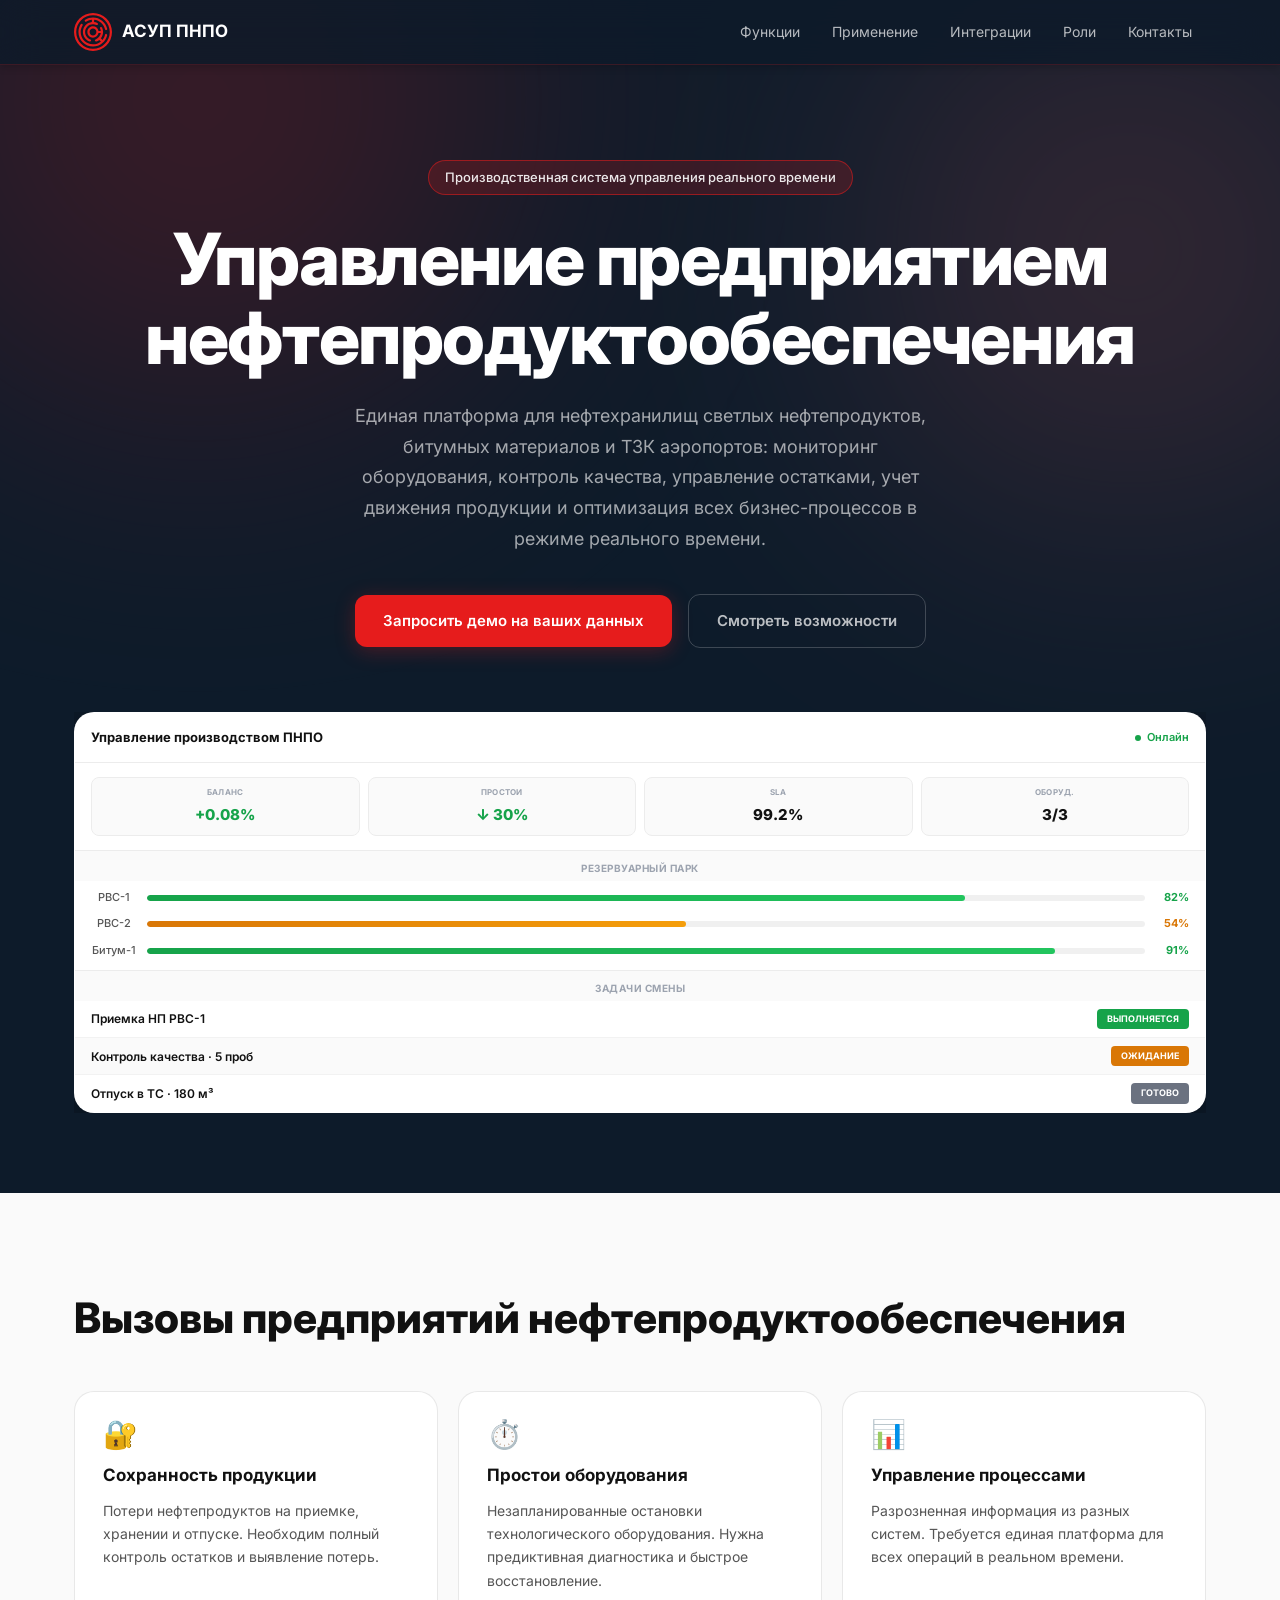
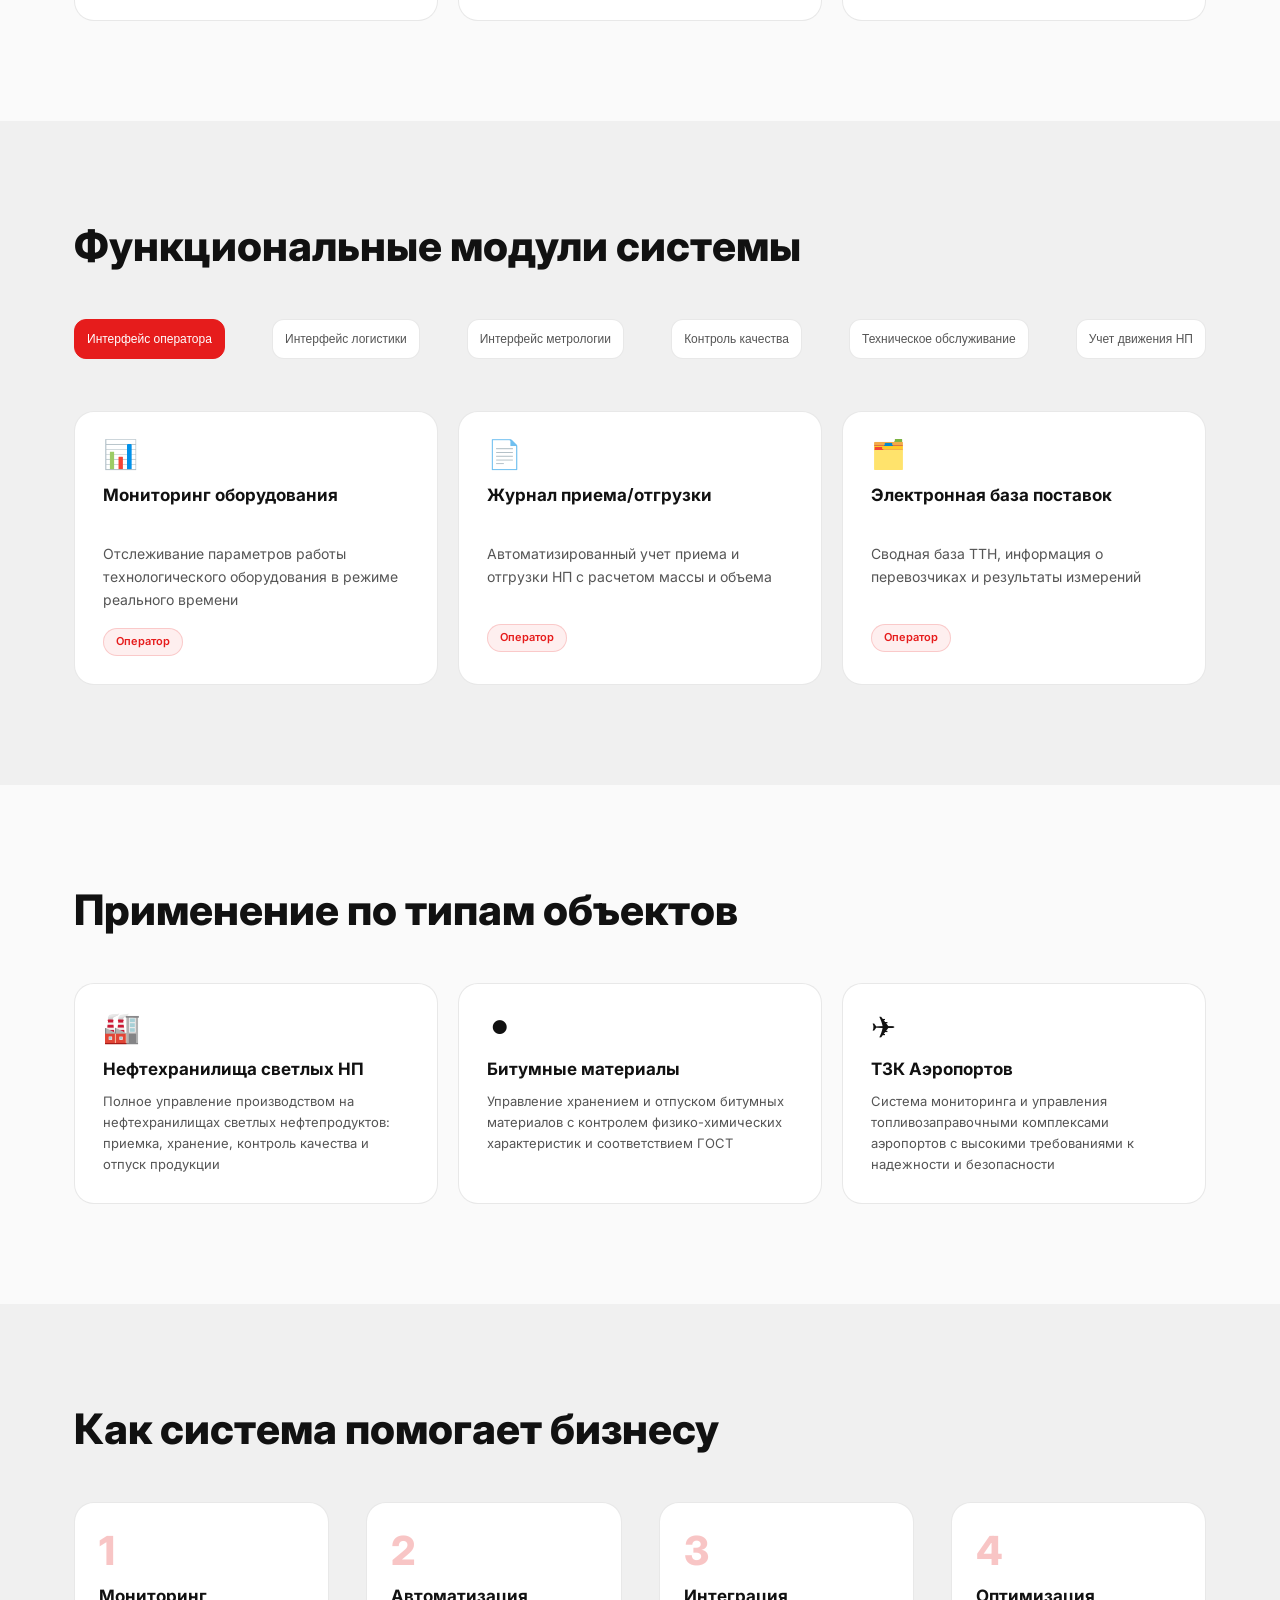
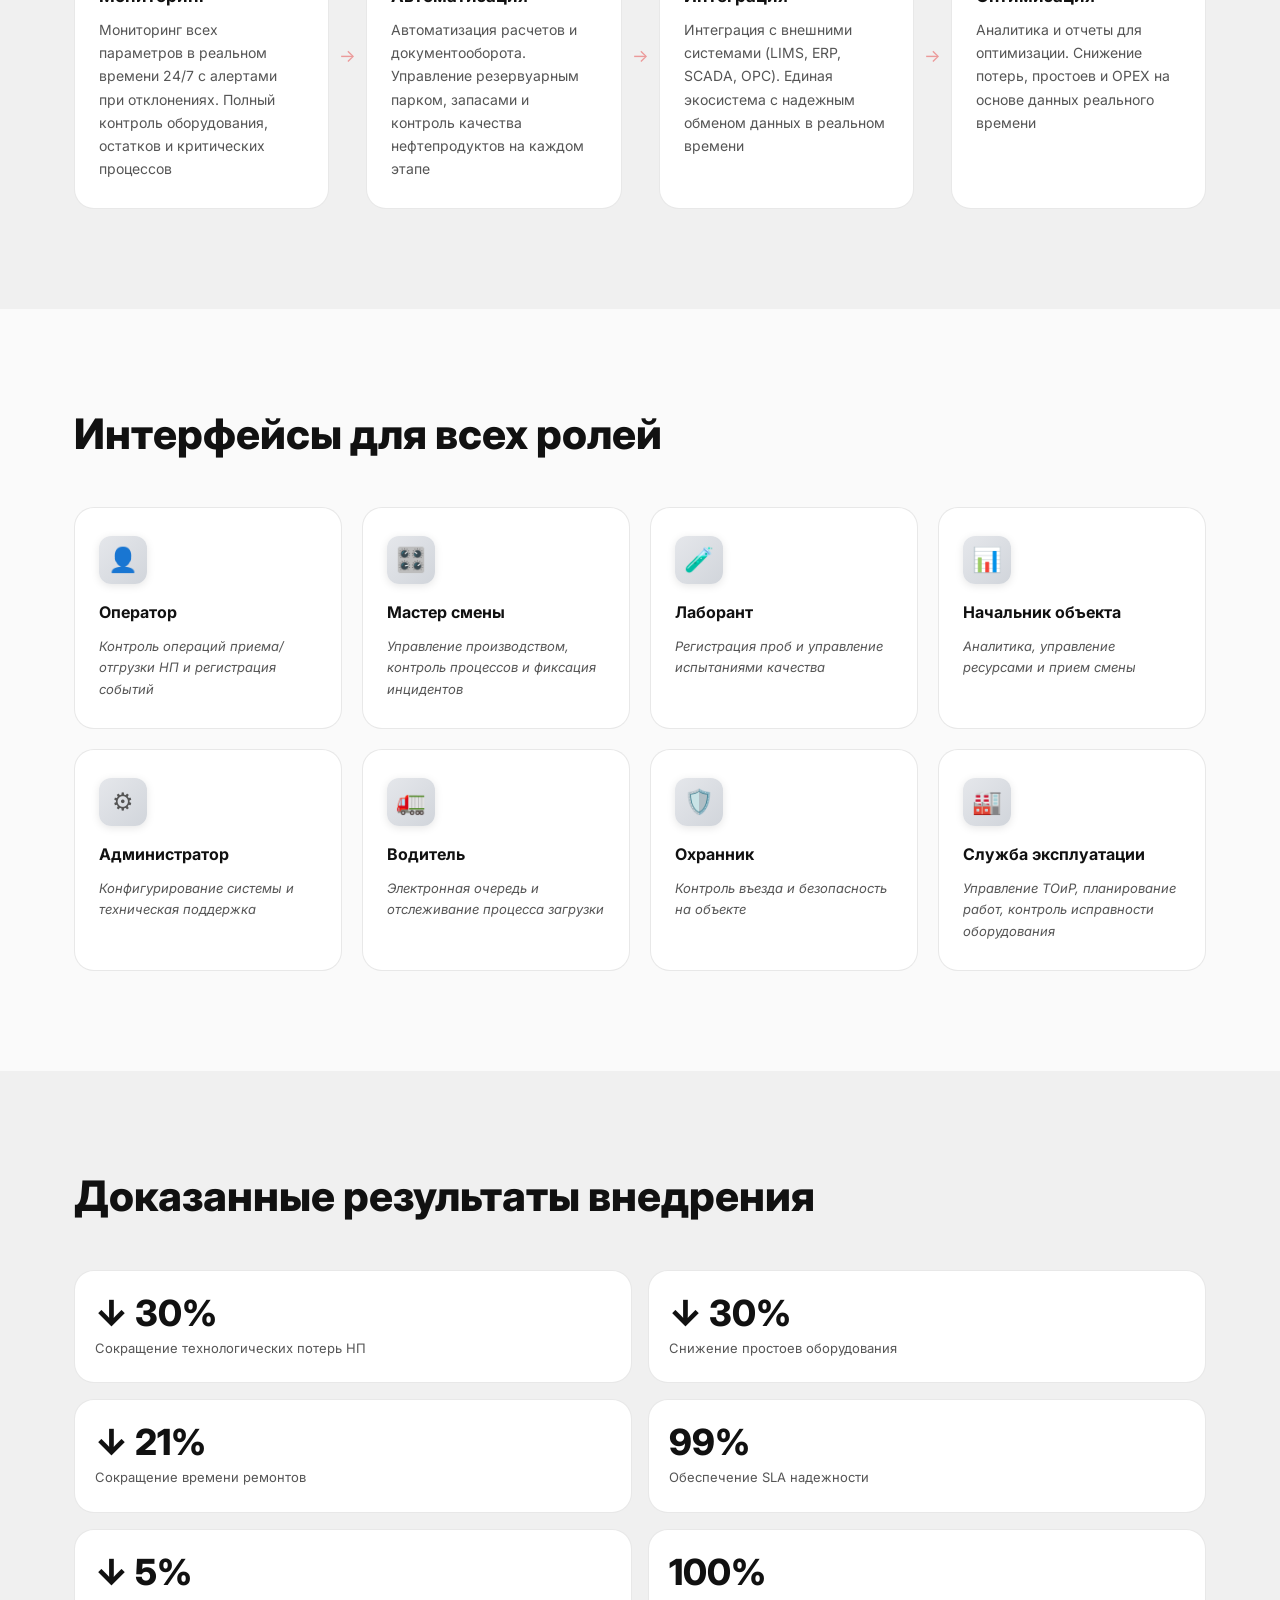
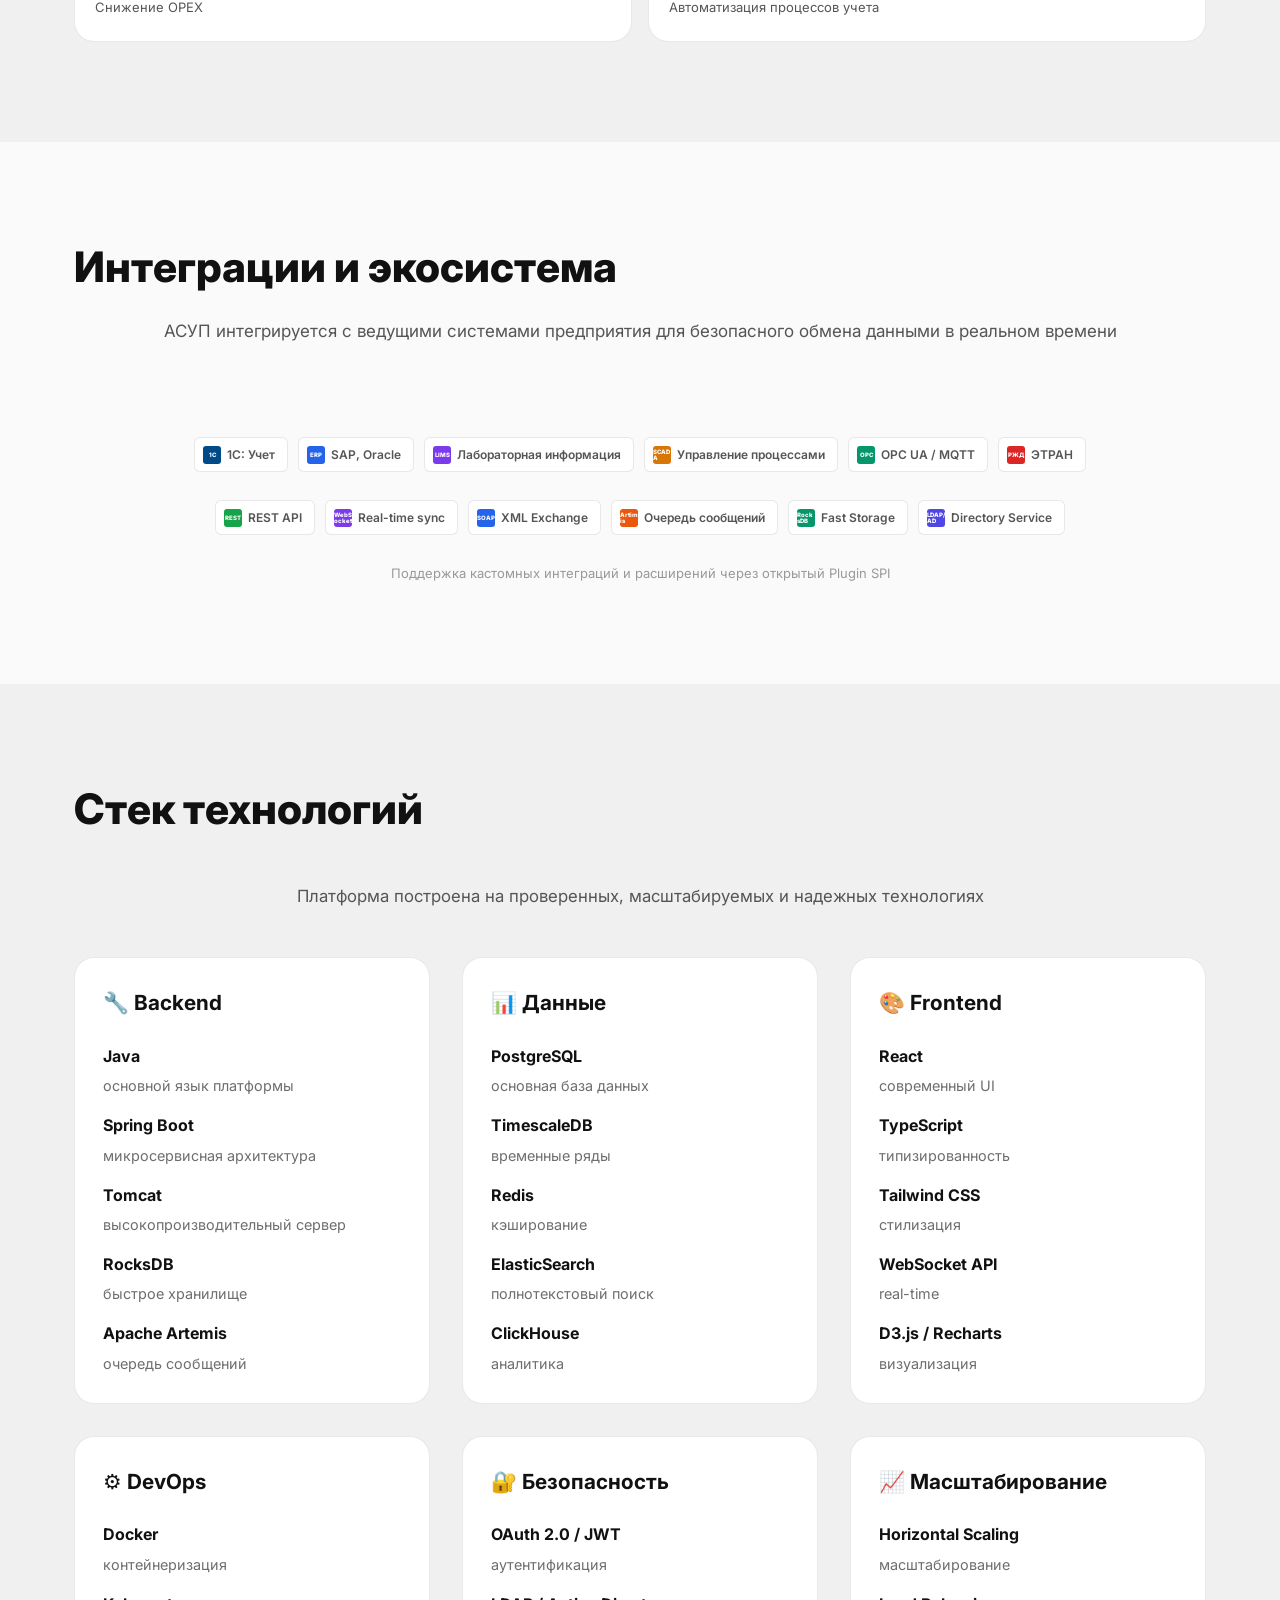
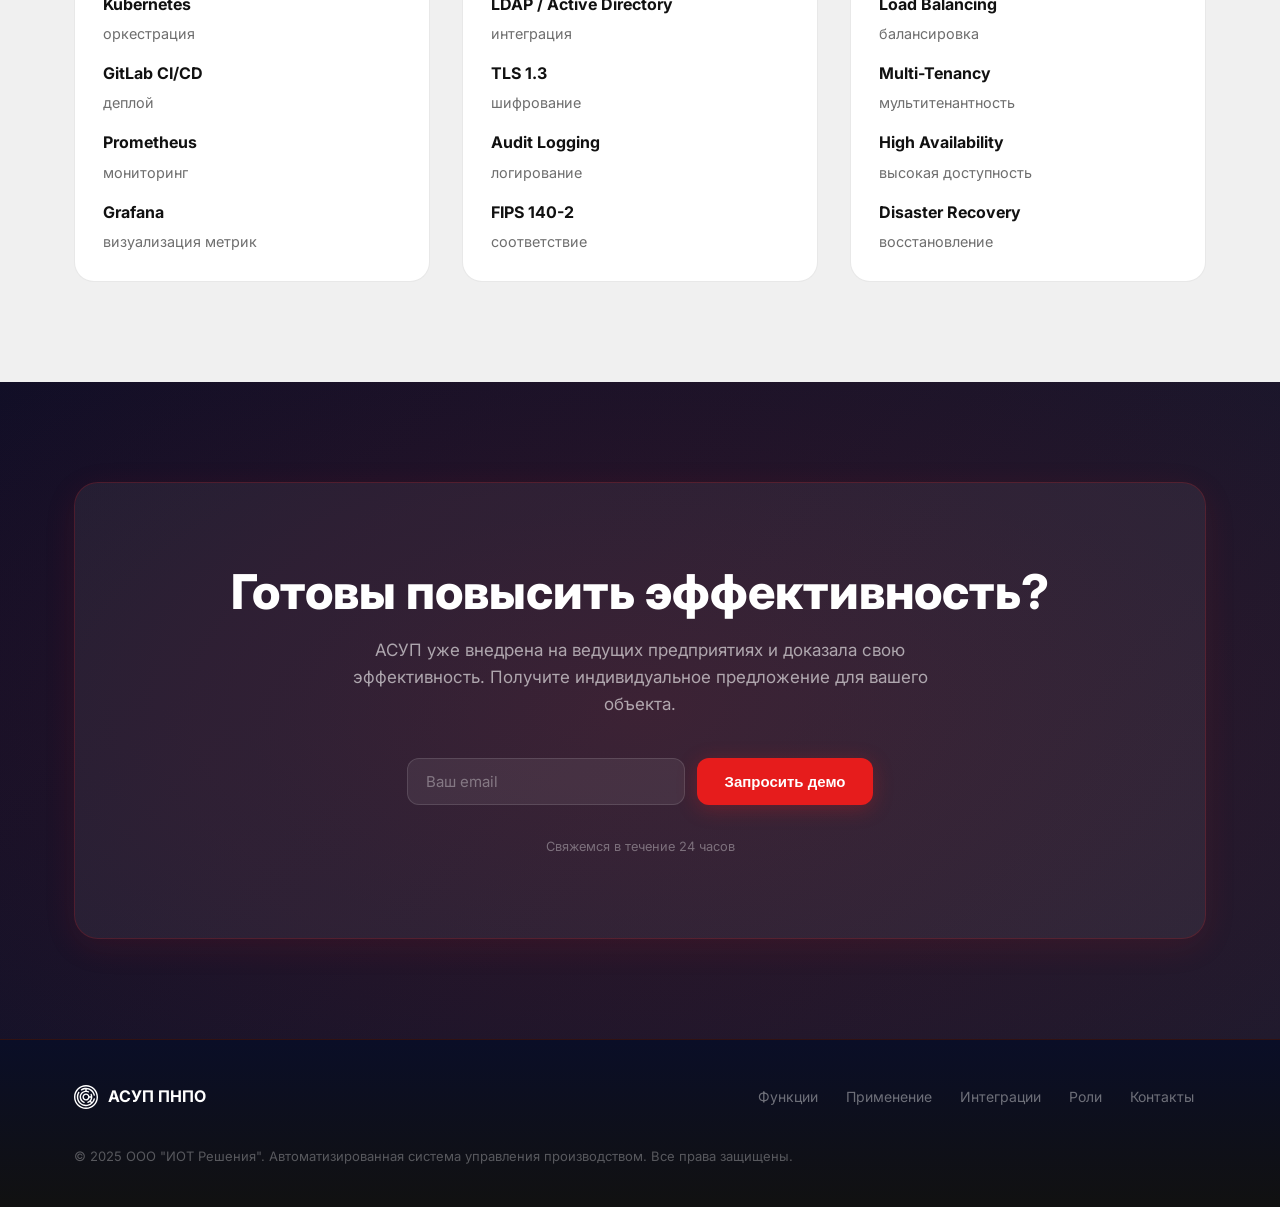
==== commit 3a74197d: "Дашборд плотнее: добавлены KPI-плашки и шкалы заполненности резервуаров Дашборд выглядел полупустым " ====
--- a/index.html
+++ b/index.html
@@ -82,33 +82,54 @@
 
           <!-- Заголовок -->
           <div style="display: flex; align-items: center; justify-content: space-between; padding: 14px 16px; border-bottom: 1px solid #ececec; background: #fff; box-sizing: border-box; width: 100%;">
-            <div style="font-size: 13px; font-weight: 700; color: #111;">РВС-1 · Мониторинг резервуара</div>
+            <div style="font-size: 13px; font-weight: 700; color: #111;">Управление производством ПНПО</div>
             <div style="display: flex; align-items: center; gap: 6px; font-size: 11px; color: #16a34a; font-weight: 600; flex-shrink: 0;">
               <span class="dot dot--green" style="width: 6px; height: 6px;"></span>Онлайн
             </div>
           </div>
 
-          <!-- Параметры процесса -->
-          <div style="padding: 9px 16px 5px; font-size: 10px; font-weight: 700; color: #9ca3af; text-transform: uppercase; letter-spacing: .05em; background: #fafafa; box-sizing: border-box; width: 100%;">Параметры процесса</div>
-          <div style="display: flex; align-items: center; justify-content: space-between; gap: 10px; padding: 8px 16px; background: #fff; border-bottom: 1px solid #f2f2f2; box-sizing: border-box; width: 100%;">
-            <span style="font-size: 12px; color: #666;">Уровень продукта</span>
-            <span style="font-size: 12px; font-weight: 700; color: #111; white-space: nowrap;">234.5 / 250 м³</span>
+          <!-- KPI -->
+          <div style="display: grid; grid-template-columns: repeat(4, 1fr); gap: 8px; padding: 14px 16px; background: #fff; box-sizing: border-box; width: 100%;">
+            <div style="background: #fafafa; border: 1px solid #ececec; border-radius: 8px; padding: 8px; box-sizing: border-box; min-width: 0;">
+              <div style="font-size: 8px; color: #9ca3af; text-transform: uppercase; font-weight: 700; letter-spacing: .03em; margin-bottom: 4px; white-space: nowrap; overflow: hidden; text-overflow: ellipsis;">Баланс</div>
+              <div style="font-size: 15px; font-weight: 800; color: #16a34a; white-space: nowrap;">+0.08%</div>
+            </div>
+            <div style="background: #fafafa; border: 1px solid #ececec; border-radius: 8px; padding: 8px; box-sizing: border-box; min-width: 0;">
+              <div style="font-size: 8px; color: #9ca3af; text-transform: uppercase; font-weight: 700; letter-spacing: .03em; margin-bottom: 4px; white-space: nowrap; overflow: hidden; text-overflow: ellipsis;">Простои</div>
+              <div style="font-size: 15px; font-weight: 800; color: #16a34a; white-space: nowrap;">↓ 30%</div>
+            </div>
+            <div style="background: #fafafa; border: 1px solid #ececec; border-radius: 8px; padding: 8px; box-sizing: border-box; min-width: 0;">
+              <div style="font-size: 8px; color: #9ca3af; text-transform: uppercase; font-weight: 700; letter-spacing: .03em; margin-bottom: 4px; white-space: nowrap; overflow: hidden; text-overflow: ellipsis;">SLA</div>
+              <div style="font-size: 15px; font-weight: 800; color: #111; white-space: nowrap;">99.2%</div>
+            </div>
+            <div style="background: #fafafa; border: 1px solid #ececec; border-radius: 8px; padding: 8px; box-sizing: border-box; min-width: 0;">
+              <div style="font-size: 8px; color: #9ca3af; text-transform: uppercase; font-weight: 700; letter-spacing: .03em; margin-bottom: 4px; white-space: nowrap; overflow: hidden; text-overflow: ellipsis;">Оборуд.</div>
+              <div style="font-size: 15px; font-weight: 800; color: #111; white-space: nowrap;">3/3</div>
+            </div>
           </div>
-          <div style="display: flex; align-items: center; justify-content: space-between; gap: 10px; padding: 8px 16px; background: #fafafa; border-bottom: 1px solid #f2f2f2; box-sizing: border-box; width: 100%;">
-            <span style="font-size: 12px; color: #666;">Температура</span>
-            <span style="font-size: 12px; font-weight: 700; color: #111; white-space: nowrap;">18.2 °C</span>
+
+          <!-- Резервуарный парк -->
+          <div style="padding: 9px 16px 5px; font-size: 10px; font-weight: 700; color: #9ca3af; text-transform: uppercase; letter-spacing: .05em; background: #fafafa; border-top: 1px solid #ececec; box-sizing: border-box; width: 100%;">Резервуарный парк</div>
+          <div style="padding: 8px 16px 10px; background: #fff; display: flex; flex-direction: column; gap: 9px; box-sizing: border-box; width: 100%;">
+            <div style="display: flex; align-items: center; gap: 10px; width: 100%;">
+              <span style="font-size: 11px; color: #555; font-weight: 500; width: 46px; flex-shrink: 0;">РВС-1</span>
+              <span style="flex: 1; height: 6px; background: rgba(0,0,0,.06); border-radius: 4px; overflow: hidden; display: block;"><span style="display: block; height: 100%; width: 82%; background: linear-gradient(90deg, #16a34a, #22c55e); border-radius: 4px;"></span></span>
+              <span style="font-size: 11px; font-weight: 700; color: #16a34a; width: 34px; text-align: right; flex-shrink: 0;">82%</span>
+            </div>
+            <div style="display: flex; align-items: center; gap: 10px; width: 100%;">
+              <span style="font-size: 11px; color: #555; font-weight: 500; width: 46px; flex-shrink: 0;">РВС-2</span>
+              <span style="flex: 1; height: 6px; background: rgba(0,0,0,.06); border-radius: 4px; overflow: hidden; display: block;"><span style="display: block; height: 100%; width: 54%; background: linear-gradient(90deg, #d97706, #f59e0b); border-radius: 4px;"></span></span>
+              <span style="font-size: 11px; font-weight: 700; color: #d97706; width: 34px; text-align: right; flex-shrink: 0;">54%</span>
+            </div>
+            <div style="display: flex; align-items: center; gap: 10px; width: 100%;">
+              <span style="font-size: 11px; color: #555; font-weight: 500; width: 46px; flex-shrink: 0;">Битум-1</span>
+              <span style="flex: 1; height: 6px; background: rgba(0,0,0,.06); border-radius: 4px; overflow: hidden; display: block;"><span style="display: block; height: 100%; width: 91%; background: linear-gradient(90deg, #16a34a, #22c55e); border-radius: 4px;"></span></span>
+              <span style="font-size: 11px; font-weight: 700; color: #16a34a; width: 34px; text-align: right; flex-shrink: 0;">91%</span>
+            </div>
           </div>
-          <div style="display: flex; align-items: center; justify-content: space-between; gap: 10px; padding: 8px 16px; background: #fff; border-bottom: 1px solid #f2f2f2; box-sizing: border-box; width: 100%;">
-            <span style="font-size: 12px; color: #666;">Скорость налива</span>
-            <span style="font-size: 12px; font-weight: 700; color: #111; white-space: nowrap;">120 м³/ч</span>
-          </div>
-          <div style="display: flex; align-items: center; justify-content: space-between; gap: 10px; padding: 8px 16px; background: #fafafa; box-sizing: border-box; width: 100%;">
-            <span style="font-size: 12px; color: #666;">Статус оборудования</span>
-            <span style="display: inline-block; background: #16a34a; color: #fff; font-size: 9px; font-weight: 700; padding: 3px 10px; border-radius: 4px; letter-spacing: .03em; flex-shrink: 0;">НОРМА</span>
-          </div>
 
           <!-- Задачи смены -->
-          <div style="padding: 10px 16px 5px; font-size: 10px; font-weight: 700; color: #9ca3af; text-transform: uppercase; letter-spacing: .05em; background: #fafafa; border-top: 1px solid #ececec; box-sizing: border-box; width: 100%;">Задачи смены</div>
+          <div style="padding: 9px 16px 5px; font-size: 10px; font-weight: 700; color: #9ca3af; text-transform: uppercase; letter-spacing: .05em; background: #fafafa; border-top: 1px solid #ececec; box-sizing: border-box; width: 100%;">Задачи смены</div>
           <div style="display: flex; align-items: center; justify-content: space-between; gap: 10px; padding: 8px 16px; background: #fff; border-bottom: 1px solid #f2f2f2; box-sizing: border-box; width: 100%;">
             <span style="font-size: 12px; font-weight: 600; color: #111; white-space: nowrap; overflow: hidden; text-overflow: ellipsis; min-width: 0;">Приемка НП РВС-1</span>
             <span style="display: inline-block; background: #16a34a; color: #fff; font-size: 9px; font-weight: 700; padding: 3px 10px; border-radius: 4px; white-space: nowrap; flex-shrink: 0;">ВЫПОЛНЯЕТСЯ</span>
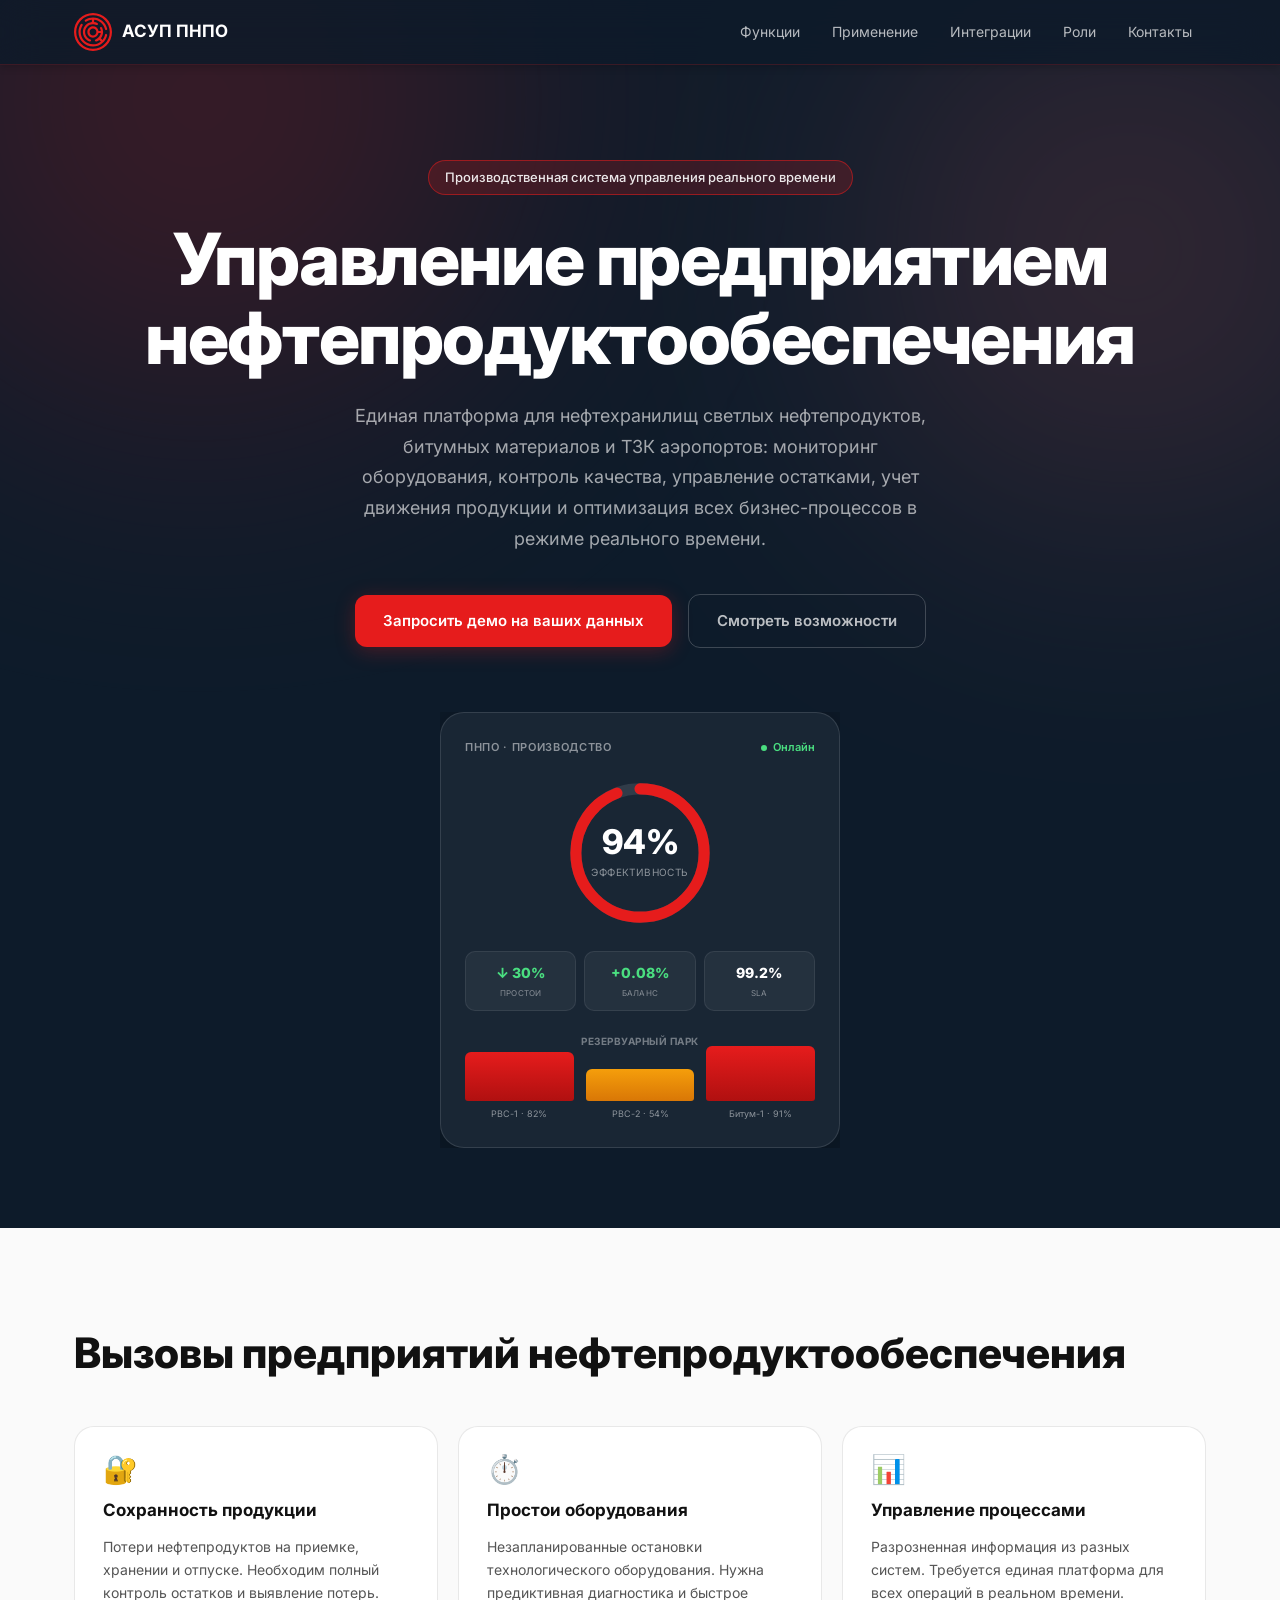
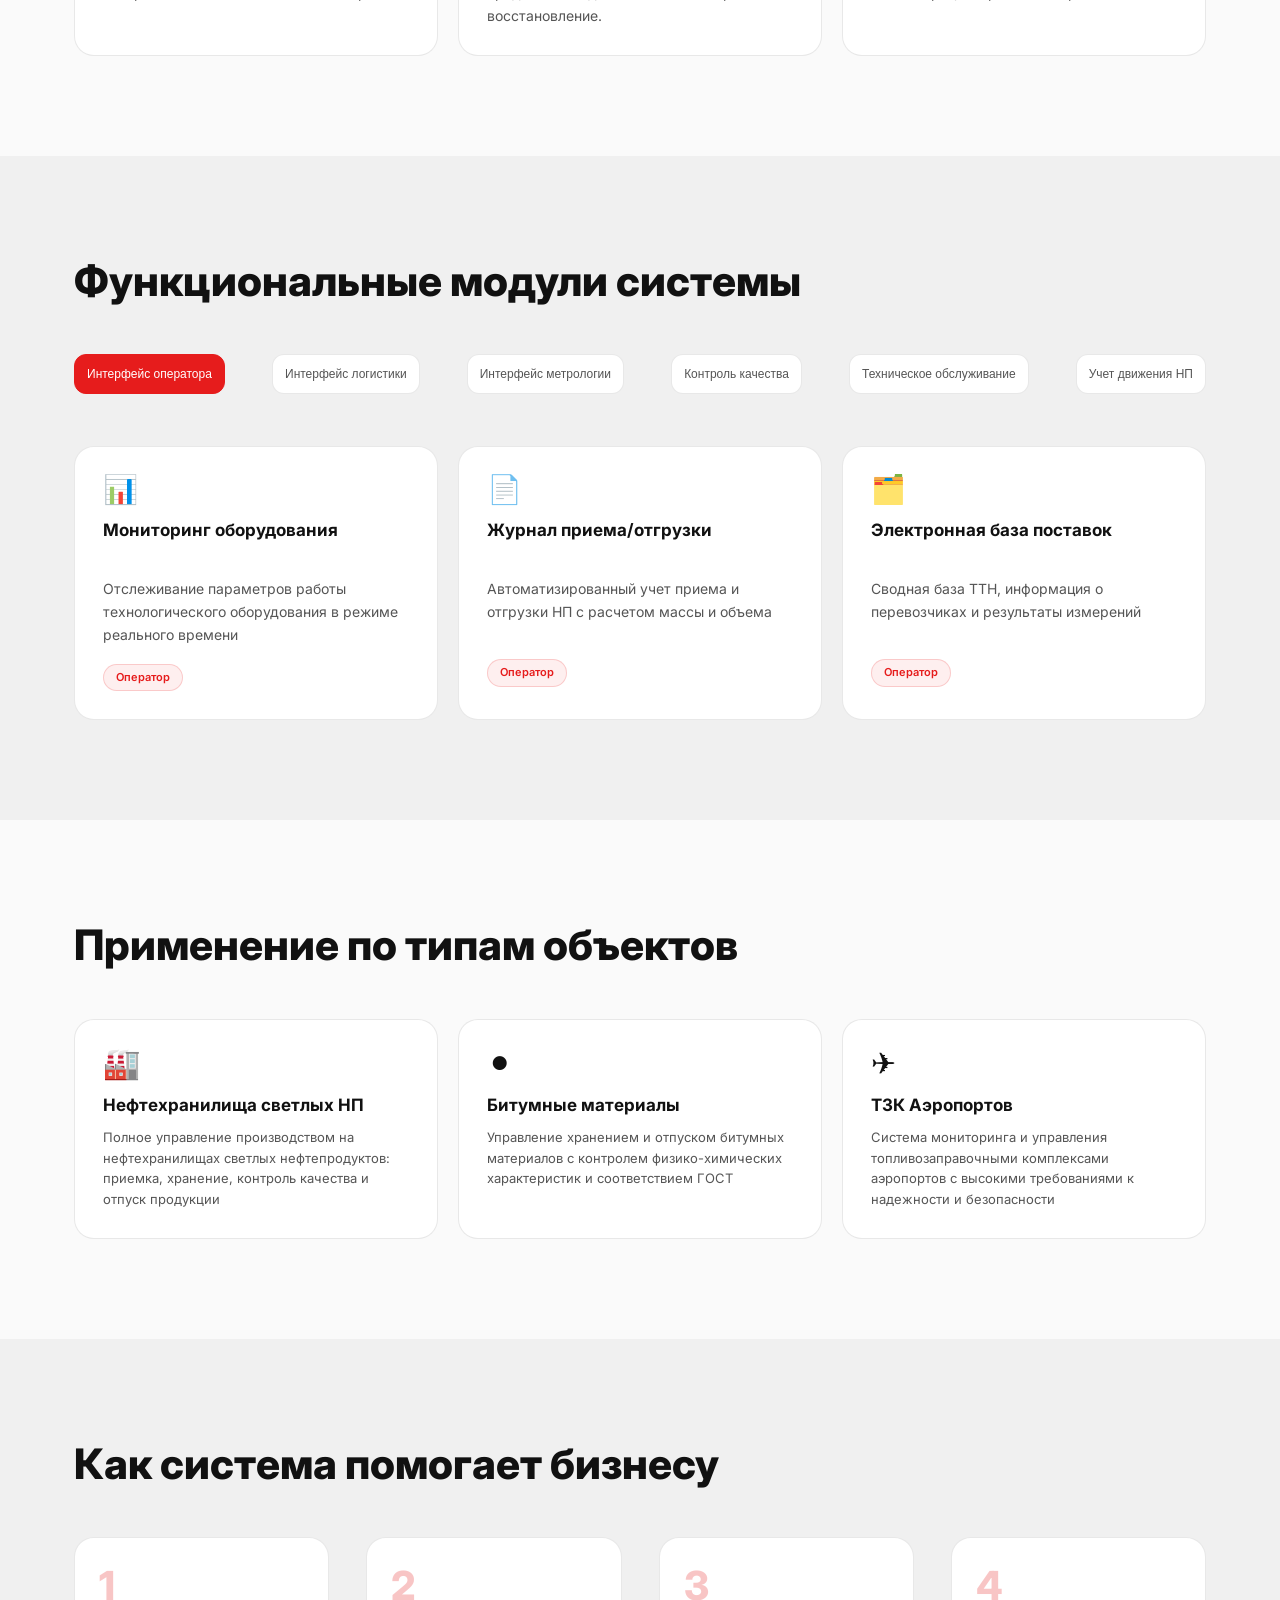
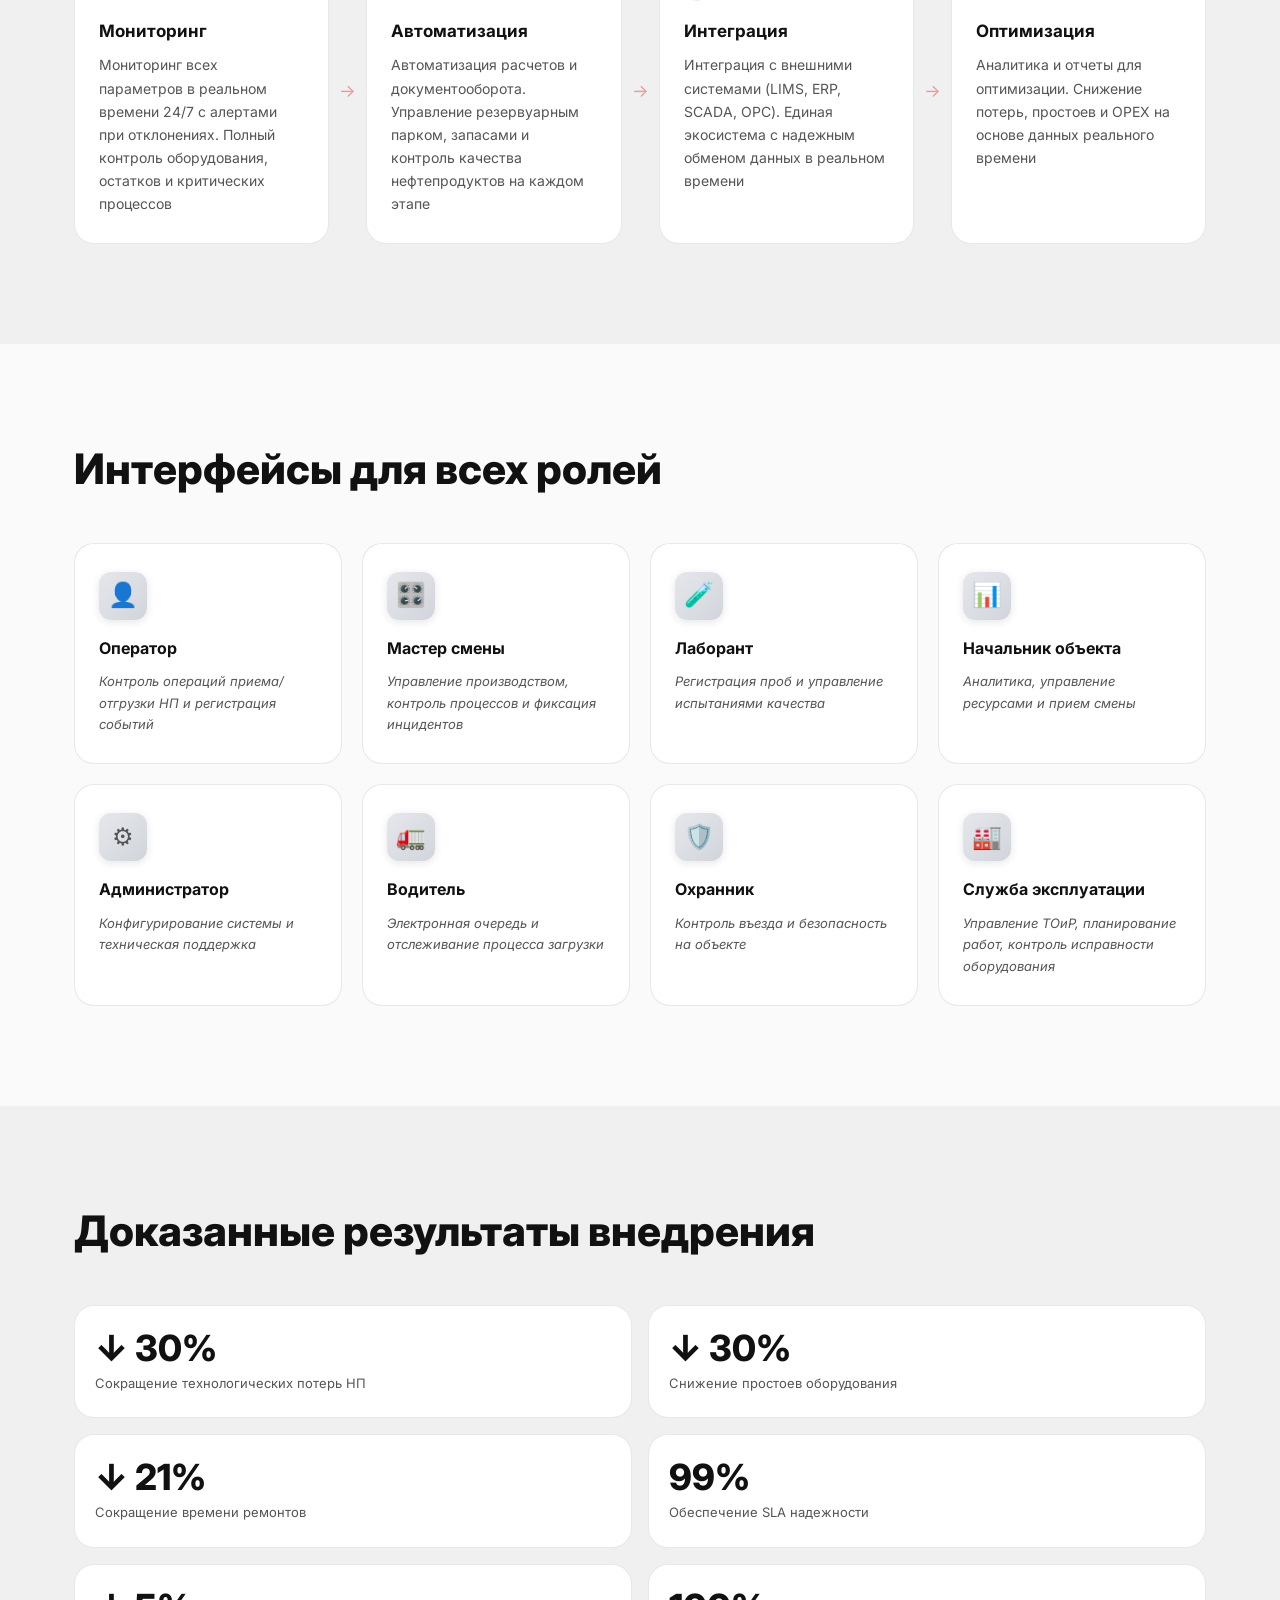
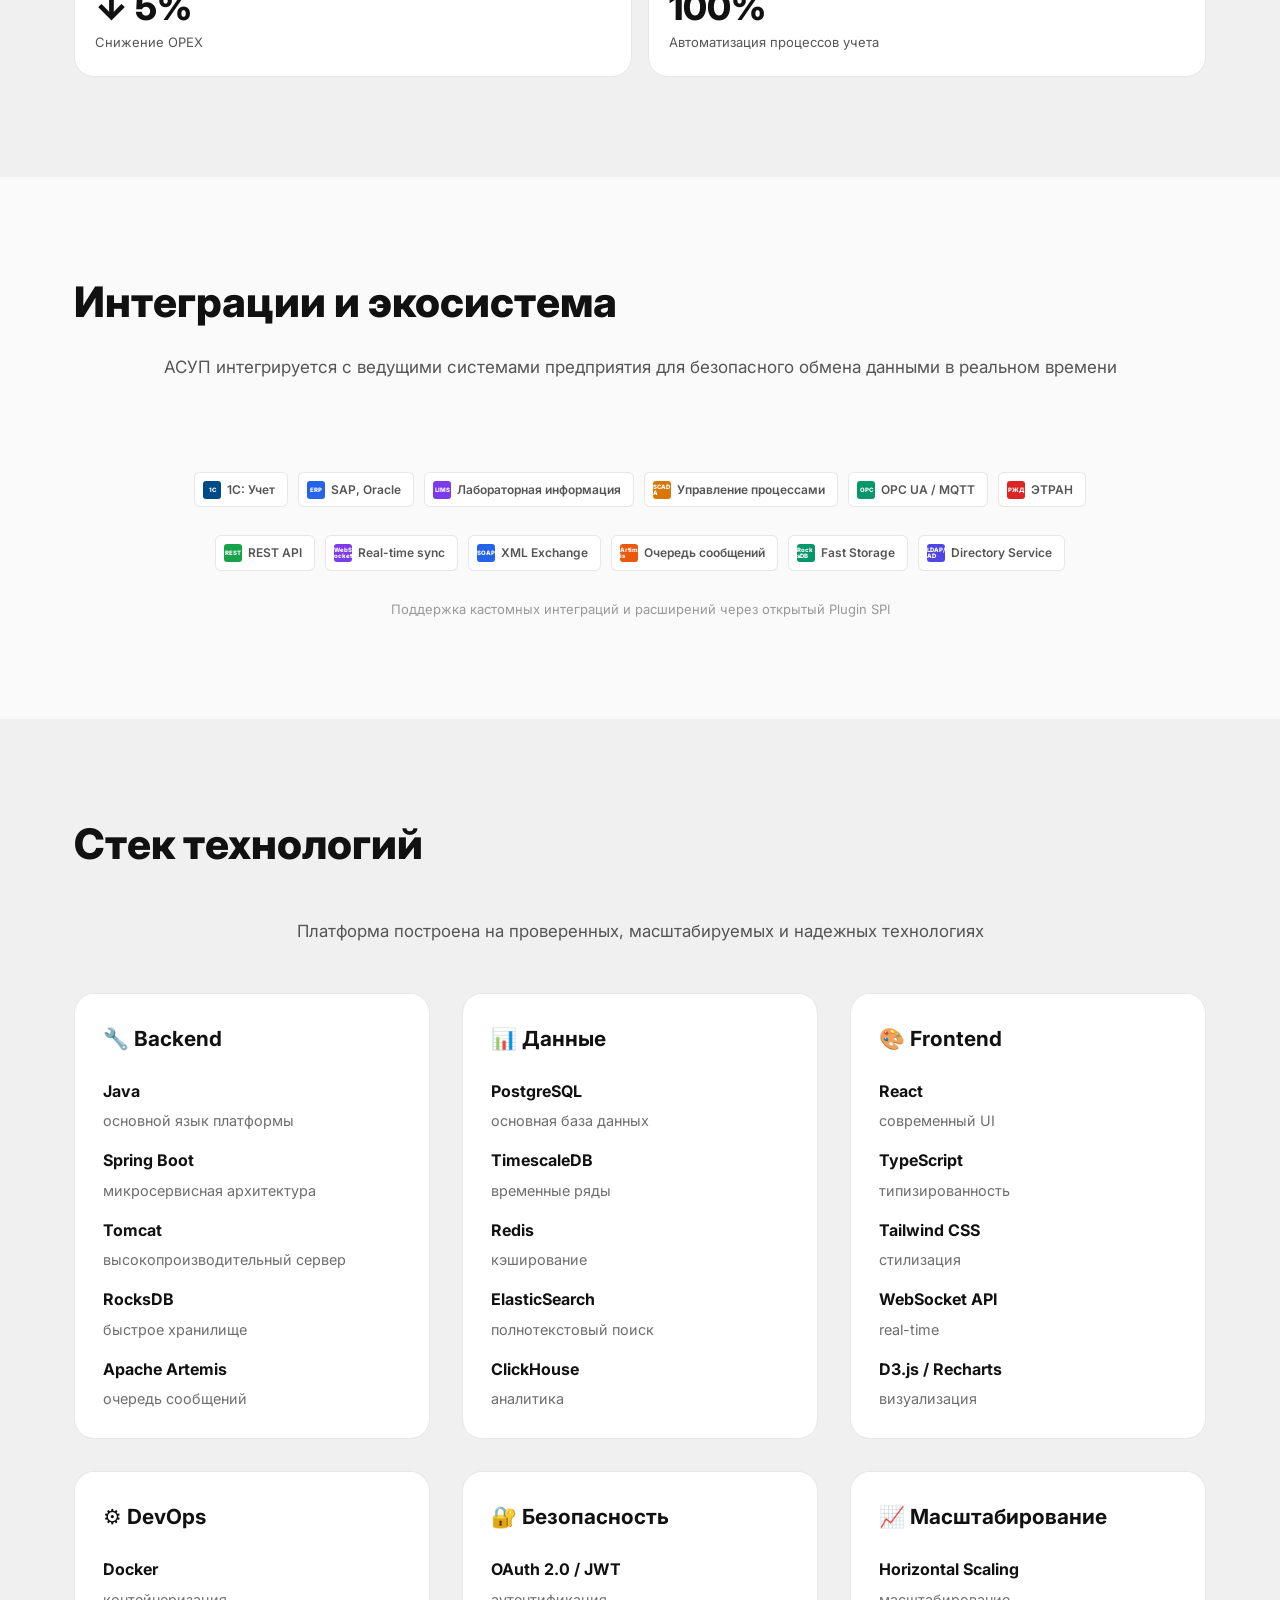
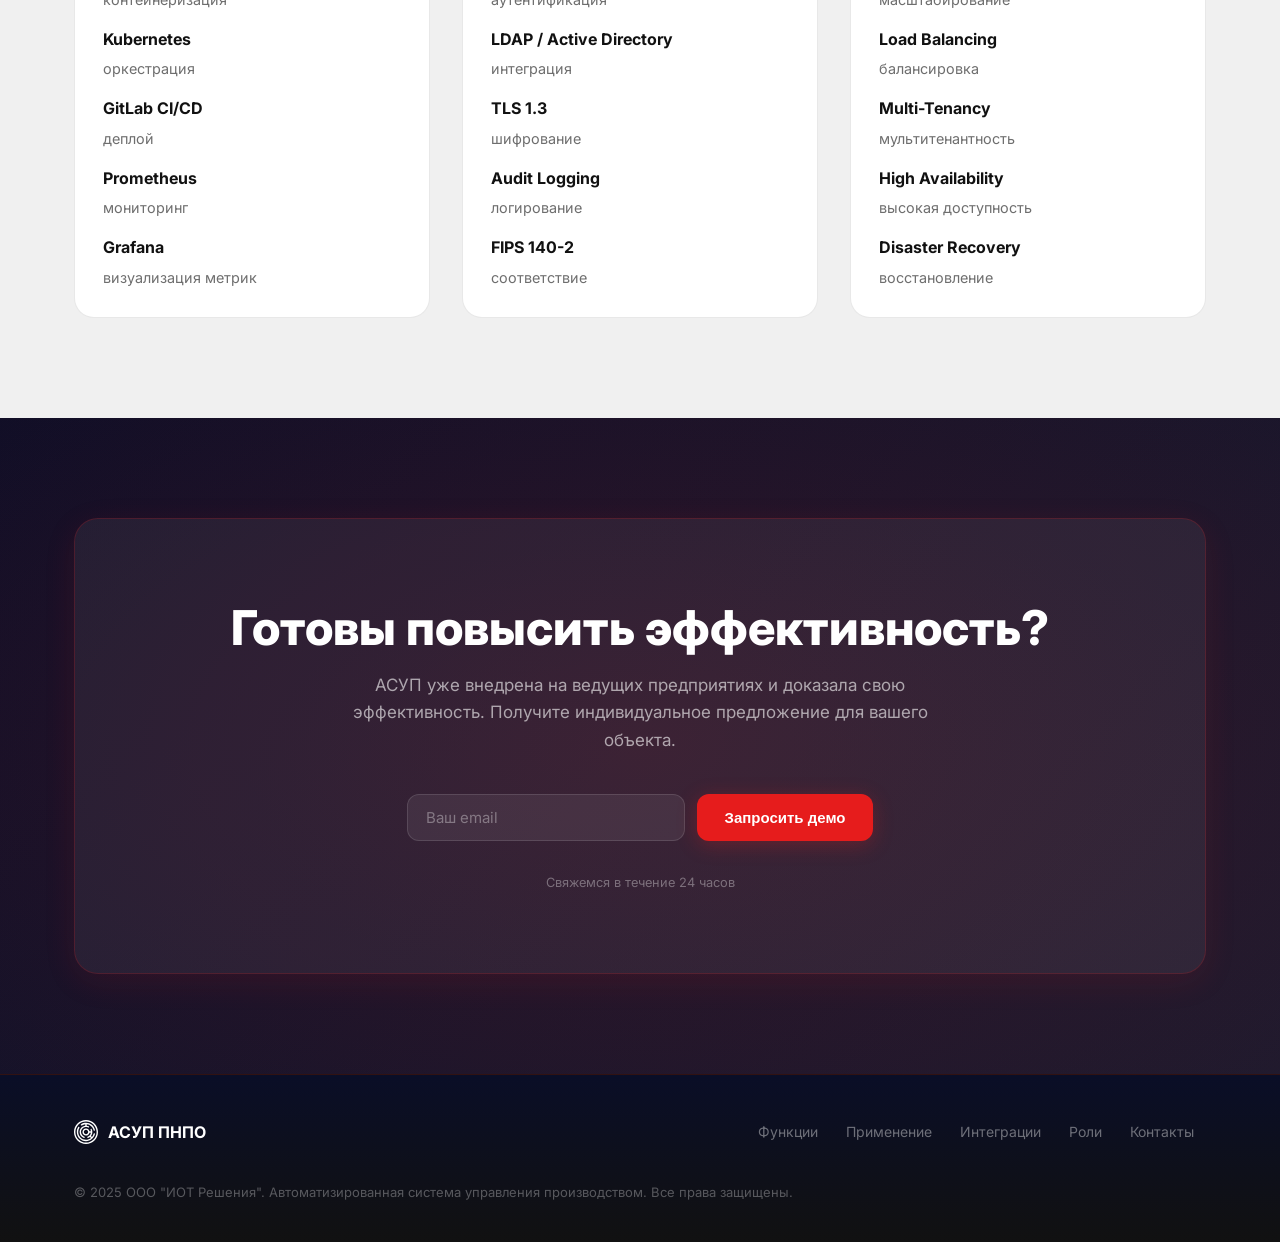
==== commit f296dea2: "Новый дизайн дашборда: узкая тёмная стеклянная панель Заменил широкую белую MES-таблицу на компактны" ====
--- a/index.html
+++ b/index.html
@@ -77,70 +77,60 @@
         <a href="#cta" class="btn btn--primary">Запросить демо на ваших данных</a>
         <a href="#modules" class="btn btn--ghost">Смотреть возможности</a>
       </div>
-      <div class="hero__dashboard fade-in" aria-hidden="true" style="width: 100%; max-width: 100%; overflow-x: hidden;">
-        <div class="dashboard" style="width: 100%; box-sizing: border-box; padding: 0; overflow: hidden;">
+      <div class="hero__dashboard fade-in" aria-hidden="true" style="width: 100%; max-width: 400px; margin: 0 auto; overflow-x: hidden;">
+        <div class="dashboard" style="width: 100%; box-sizing: border-box; padding: 26px 24px; background: rgba(255,255,255,.05); border: 1px solid rgba(255,255,255,.12); border-radius: 24px; backdrop-filter: blur(24px); -webkit-backdrop-filter: blur(24px); box-shadow: 0 8px 64px rgba(0,0,0,.5);">
 
           <!-- Заголовок -->
-          <div style="display: flex; align-items: center; justify-content: space-between; padding: 14px 16px; border-bottom: 1px solid #ececec; background: #fff; box-sizing: border-box; width: 100%;">
-            <div style="font-size: 13px; font-weight: 700; color: #111;">Управление производством ПНПО</div>
-            <div style="display: flex; align-items: center; gap: 6px; font-size: 11px; color: #16a34a; font-weight: 600; flex-shrink: 0;">
-              <span class="dot dot--green" style="width: 6px; height: 6px;"></span>Онлайн
+          <div style="display: flex; align-items: center; justify-content: space-between; margin-bottom: 22px;">
+            <div style="font-size: 11px; font-weight: 600; color: rgba(255,255,255,.5); text-transform: uppercase; letter-spacing: .06em;">ПНПО · Производство</div>
+            <div style="display: flex; align-items: center; gap: 6px; font-size: 11px; color: #4ade80; font-weight: 600; flex-shrink: 0;">
+              <span style="width: 6px; height: 6px; border-radius: 50%; background: #4ade80; display: inline-block; animation: pulse 2s ease-in-out infinite;"></span>Онлайн
             </div>
           </div>
 
-          <!-- KPI -->
-          <div style="display: grid; grid-template-columns: repeat(4, 1fr); gap: 8px; padding: 14px 16px; background: #fff; box-sizing: border-box; width: 100%;">
-            <div style="background: #fafafa; border: 1px solid #ececec; border-radius: 8px; padding: 8px; box-sizing: border-box; min-width: 0;">
-              <div style="font-size: 8px; color: #9ca3af; text-transform: uppercase; font-weight: 700; letter-spacing: .03em; margin-bottom: 4px; white-space: nowrap; overflow: hidden; text-overflow: ellipsis;">Баланс</div>
-              <div style="font-size: 15px; font-weight: 800; color: #16a34a; white-space: nowrap;">+0.08%</div>
-            </div>
-            <div style="background: #fafafa; border: 1px solid #ececec; border-radius: 8px; padding: 8px; box-sizing: border-box; min-width: 0;">
-              <div style="font-size: 8px; color: #9ca3af; text-transform: uppercase; font-weight: 700; letter-spacing: .03em; margin-bottom: 4px; white-space: nowrap; overflow: hidden; text-overflow: ellipsis;">Простои</div>
-              <div style="font-size: 15px; font-weight: 800; color: #16a34a; white-space: nowrap;">↓ 30%</div>
-            </div>
-            <div style="background: #fafafa; border: 1px solid #ececec; border-radius: 8px; padding: 8px; box-sizing: border-box; min-width: 0;">
-              <div style="font-size: 8px; color: #9ca3af; text-transform: uppercase; font-weight: 700; letter-spacing: .03em; margin-bottom: 4px; white-space: nowrap; overflow: hidden; text-overflow: ellipsis;">SLA</div>
-              <div style="font-size: 15px; font-weight: 800; color: #111; white-space: nowrap;">99.2%</div>
-            </div>
-            <div style="background: #fafafa; border: 1px solid #ececec; border-radius: 8px; padding: 8px; box-sizing: border-box; min-width: 0;">
-              <div style="font-size: 8px; color: #9ca3af; text-transform: uppercase; font-weight: 700; letter-spacing: .03em; margin-bottom: 4px; white-space: nowrap; overflow: hidden; text-overflow: ellipsis;">Оборуд.</div>
-              <div style="font-size: 15px; font-weight: 800; color: #111; white-space: nowrap;">3/3</div>
+          <!-- Радиальный индикатор -->
+          <div style="position: relative; width: 148px; height: 148px; margin: 0 auto 24px;">
+            <svg width="148" height="148" viewBox="0 0 120 120" style="display: block; transform: rotate(-90deg);">
+              <circle cx="60" cy="60" r="52" fill="none" stroke="rgba(255,255,255,.10)" stroke-width="9"/>
+              <circle cx="60" cy="60" r="52" fill="none" stroke="#E61C1C" stroke-width="9" stroke-linecap="round" stroke-dasharray="326.7" stroke-dashoffset="19.6"/>
+            </svg>
+            <div style="position: absolute; inset: 0; display: flex; flex-direction: column; align-items: center; justify-content: center;">
+              <div style="font-size: 34px; font-weight: 800; color: #fff; line-height: 1;">94%</div>
+              <div style="font-size: 10px; color: rgba(255,255,255,.5); text-transform: uppercase; letter-spacing: .04em; margin-top: 5px;">Эффективность</div>
             </div>
           </div>
 
-          <!-- Резервуарный парк -->
-          <div style="padding: 9px 16px 5px; font-size: 10px; font-weight: 700; color: #9ca3af; text-transform: uppercase; letter-spacing: .05em; background: #fafafa; border-top: 1px solid #ececec; box-sizing: border-box; width: 100%;">Резервуарный парк</div>
-          <div style="padding: 8px 16px 10px; background: #fff; display: flex; flex-direction: column; gap: 9px; box-sizing: border-box; width: 100%;">
-            <div style="display: flex; align-items: center; gap: 10px; width: 100%;">
-              <span style="font-size: 11px; color: #555; font-weight: 500; width: 46px; flex-shrink: 0;">РВС-1</span>
-              <span style="flex: 1; height: 6px; background: rgba(0,0,0,.06); border-radius: 4px; overflow: hidden; display: block;"><span style="display: block; height: 100%; width: 82%; background: linear-gradient(90deg, #16a34a, #22c55e); border-radius: 4px;"></span></span>
-              <span style="font-size: 11px; font-weight: 700; color: #16a34a; width: 34px; text-align: right; flex-shrink: 0;">82%</span>
+          <!-- Статы -->
+          <div style="display: grid; grid-template-columns: repeat(3, 1fr); gap: 8px; margin-bottom: 22px;">
+            <div style="text-align: center; padding: 10px 4px; background: rgba(255,255,255,.05); border: 1px solid rgba(255,255,255,.08); border-radius: 10px; box-sizing: border-box;">
+              <div style="font-size: 14px; font-weight: 800; color: #4ade80; white-space: nowrap;">↓ 30%</div>
+              <div style="font-size: 8px; color: rgba(255,255,255,.45); text-transform: uppercase; letter-spacing: .03em; margin-top: 3px;">Простои</div>
             </div>
-            <div style="display: flex; align-items: center; gap: 10px; width: 100%;">
-              <span style="font-size: 11px; color: #555; font-weight: 500; width: 46px; flex-shrink: 0;">РВС-2</span>
-              <span style="flex: 1; height: 6px; background: rgba(0,0,0,.06); border-radius: 4px; overflow: hidden; display: block;"><span style="display: block; height: 100%; width: 54%; background: linear-gradient(90deg, #d97706, #f59e0b); border-radius: 4px;"></span></span>
-              <span style="font-size: 11px; font-weight: 700; color: #d97706; width: 34px; text-align: right; flex-shrink: 0;">54%</span>
+            <div style="text-align: center; padding: 10px 4px; background: rgba(255,255,255,.05); border: 1px solid rgba(255,255,255,.08); border-radius: 10px; box-sizing: border-box;">
+              <div style="font-size: 14px; font-weight: 800; color: #4ade80; white-space: nowrap;">+0.08%</div>
+              <div style="font-size: 8px; color: rgba(255,255,255,.45); text-transform: uppercase; letter-spacing: .03em; margin-top: 3px;">Баланс</div>
             </div>
-            <div style="display: flex; align-items: center; gap: 10px; width: 100%;">
-              <span style="font-size: 11px; color: #555; font-weight: 500; width: 46px; flex-shrink: 0;">Битум-1</span>
-              <span style="flex: 1; height: 6px; background: rgba(0,0,0,.06); border-radius: 4px; overflow: hidden; display: block;"><span style="display: block; height: 100%; width: 91%; background: linear-gradient(90deg, #16a34a, #22c55e); border-radius: 4px;"></span></span>
-              <span style="font-size: 11px; font-weight: 700; color: #16a34a; width: 34px; text-align: right; flex-shrink: 0;">91%</span>
+            <div style="text-align: center; padding: 10px 4px; background: rgba(255,255,255,.05); border: 1px solid rgba(255,255,255,.08); border-radius: 10px; box-sizing: border-box;">
+              <div style="font-size: 14px; font-weight: 800; color: #fff; white-space: nowrap;">99.2%</div>
+              <div style="font-size: 8px; color: rgba(255,255,255,.45); text-transform: uppercase; letter-spacing: .03em; margin-top: 3px;">SLA</div>
             </div>
           </div>
 
-          <!-- Задачи смены -->
-          <div style="padding: 9px 16px 5px; font-size: 10px; font-weight: 700; color: #9ca3af; text-transform: uppercase; letter-spacing: .05em; background: #fafafa; border-top: 1px solid #ececec; box-sizing: border-box; width: 100%;">Задачи смены</div>
-          <div style="display: flex; align-items: center; justify-content: space-between; gap: 10px; padding: 8px 16px; background: #fff; border-bottom: 1px solid #f2f2f2; box-sizing: border-box; width: 100%;">
-            <span style="font-size: 12px; font-weight: 600; color: #111; white-space: nowrap; overflow: hidden; text-overflow: ellipsis; min-width: 0;">Приемка НП РВС-1</span>
-            <span style="display: inline-block; background: #16a34a; color: #fff; font-size: 9px; font-weight: 700; padding: 3px 10px; border-radius: 4px; white-space: nowrap; flex-shrink: 0;">ВЫПОЛНЯЕТСЯ</span>
-          </div>
-          <div style="display: flex; align-items: center; justify-content: space-between; gap: 10px; padding: 8px 16px; background: #fafafa; border-bottom: 1px solid #f2f2f2; box-sizing: border-box; width: 100%;">
-            <span style="font-size: 12px; font-weight: 600; color: #111; white-space: nowrap; overflow: hidden; text-overflow: ellipsis; min-width: 0;">Контроль качества · 5 проб</span>
-            <span style="display: inline-block; background: #d97706; color: #fff; font-size: 9px; font-weight: 700; padding: 3px 10px; border-radius: 4px; white-space: nowrap; flex-shrink: 0;">ОЖИДАНИЕ</span>
-          </div>
-          <div style="display: flex; align-items: center; justify-content: space-between; gap: 10px; padding: 8px 16px; background: #fff; box-sizing: border-box; width: 100%;">
-            <span style="font-size: 12px; font-weight: 600; color: #111; white-space: nowrap; overflow: hidden; text-overflow: ellipsis; min-width: 0;">Отпуск в ТС · 180 м³</span>
-            <span style="display: inline-block; background: #6b7280; color: #fff; font-size: 9px; font-weight: 700; padding: 3px 10px; border-radius: 4px; white-space: nowrap; flex-shrink: 0;">ГОТОВО</span>
+          <!-- Резервуарный парк -->
+          <div style="font-size: 10px; font-weight: 700; color: rgba(255,255,255,.4); text-transform: uppercase; letter-spacing: .05em; margin-bottom: 12px;">Резервуарный парк</div>
+          <div style="display: flex; align-items: flex-end; justify-content: space-between; gap: 12px; height: 60px;">
+            <div style="flex: 1; display: flex; flex-direction: column; align-items: center; justify-content: flex-end;">
+              <div style="width: 100%; height: 49px; background: linear-gradient(180deg, #E61C1C, #B01010); border-radius: 6px 6px 3px 3px;"></div>
+              <div style="font-size: 9px; color: rgba(255,255,255,.5); margin-top: 6px; white-space: nowrap;">РВС-1 · 82%</div>
+            </div>
+            <div style="flex: 1; display: flex; flex-direction: column; align-items: center; justify-content: flex-end;">
+              <div style="width: 100%; height: 32px; background: linear-gradient(180deg, #f59e0b, #d97706); border-radius: 6px 6px 3px 3px;"></div>
+              <div style="font-size: 9px; color: rgba(255,255,255,.5); margin-top: 6px; white-space: nowrap;">РВС-2 · 54%</div>
+            </div>
+            <div style="flex: 1; display: flex; flex-direction: column; align-items: center; justify-content: flex-end;">
+              <div style="width: 100%; height: 55px; background: linear-gradient(180deg, #E61C1C, #B01010); border-radius: 6px 6px 3px 3px;"></div>
+              <div style="font-size: 9px; color: rgba(255,255,255,.5); margin-top: 6px; white-space: nowrap;">Битум-1 · 91%</div>
+            </div>
           </div>
         </div>
       </div>
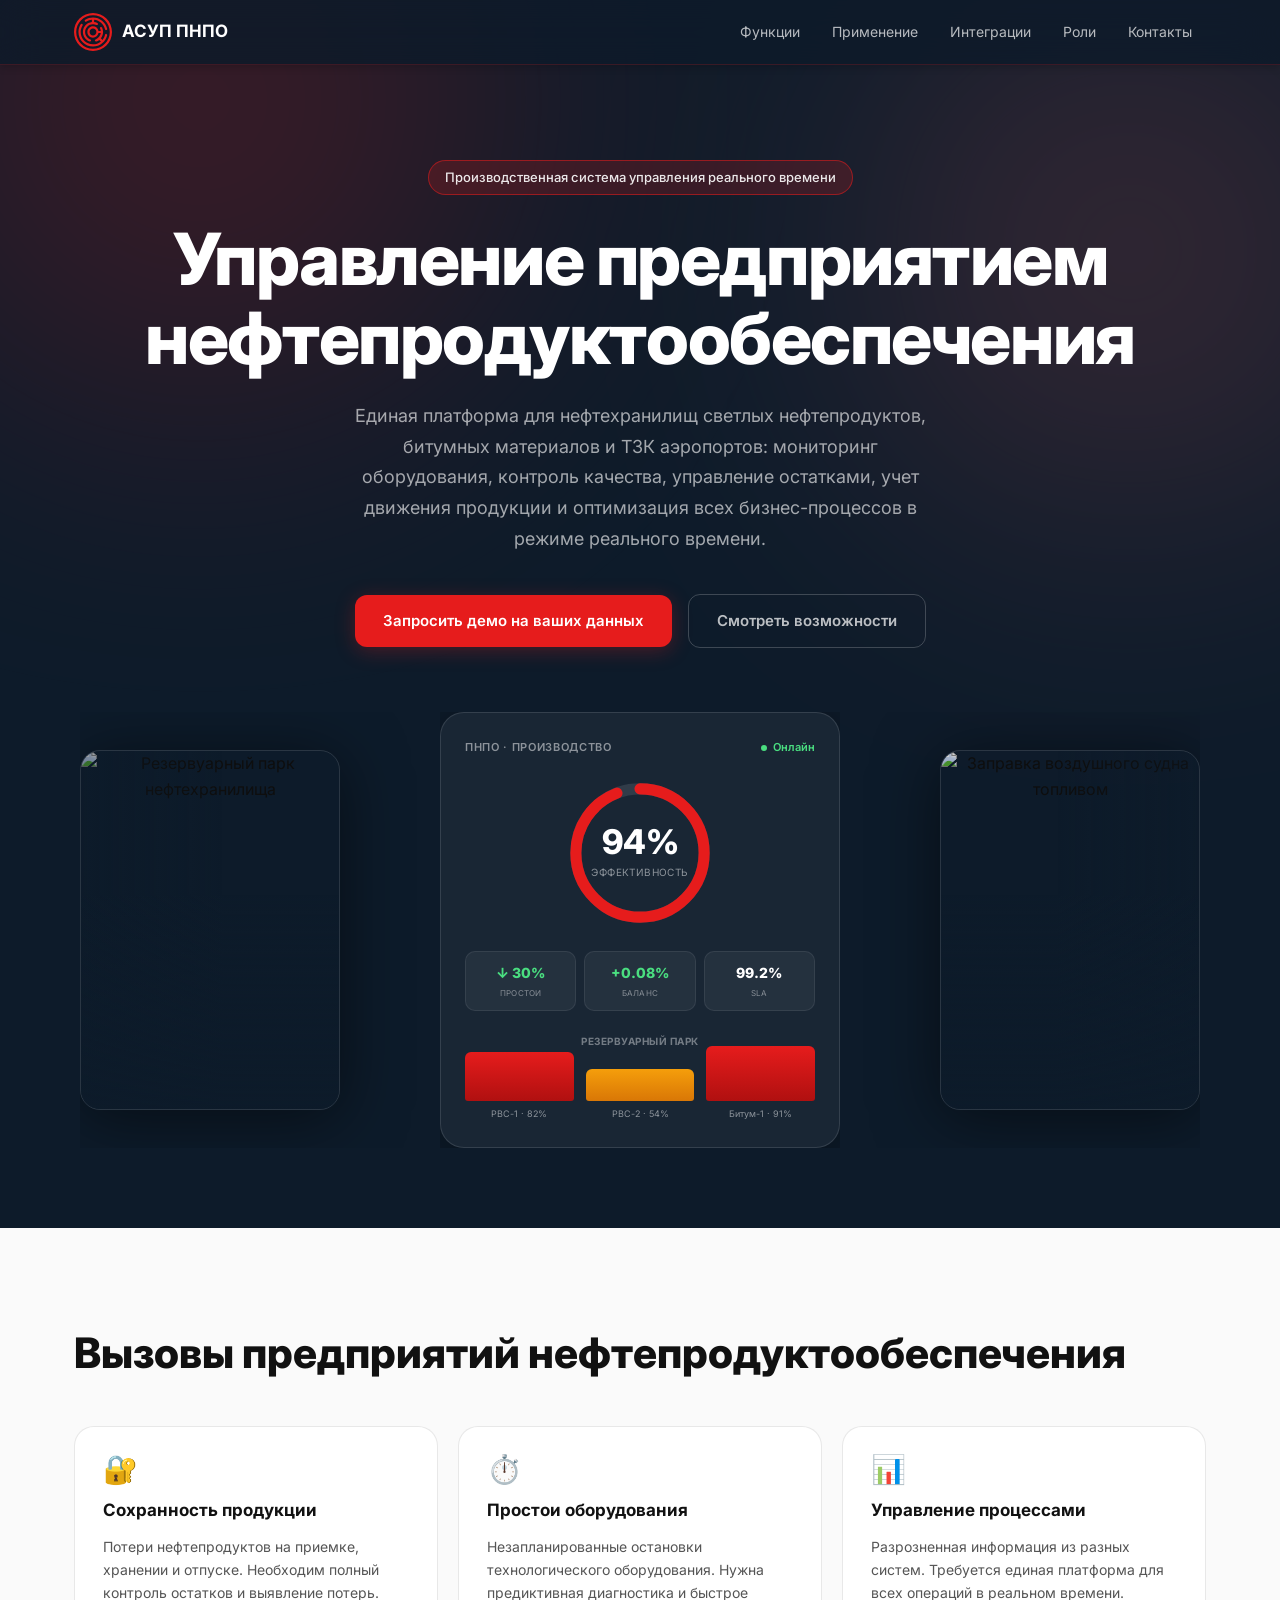
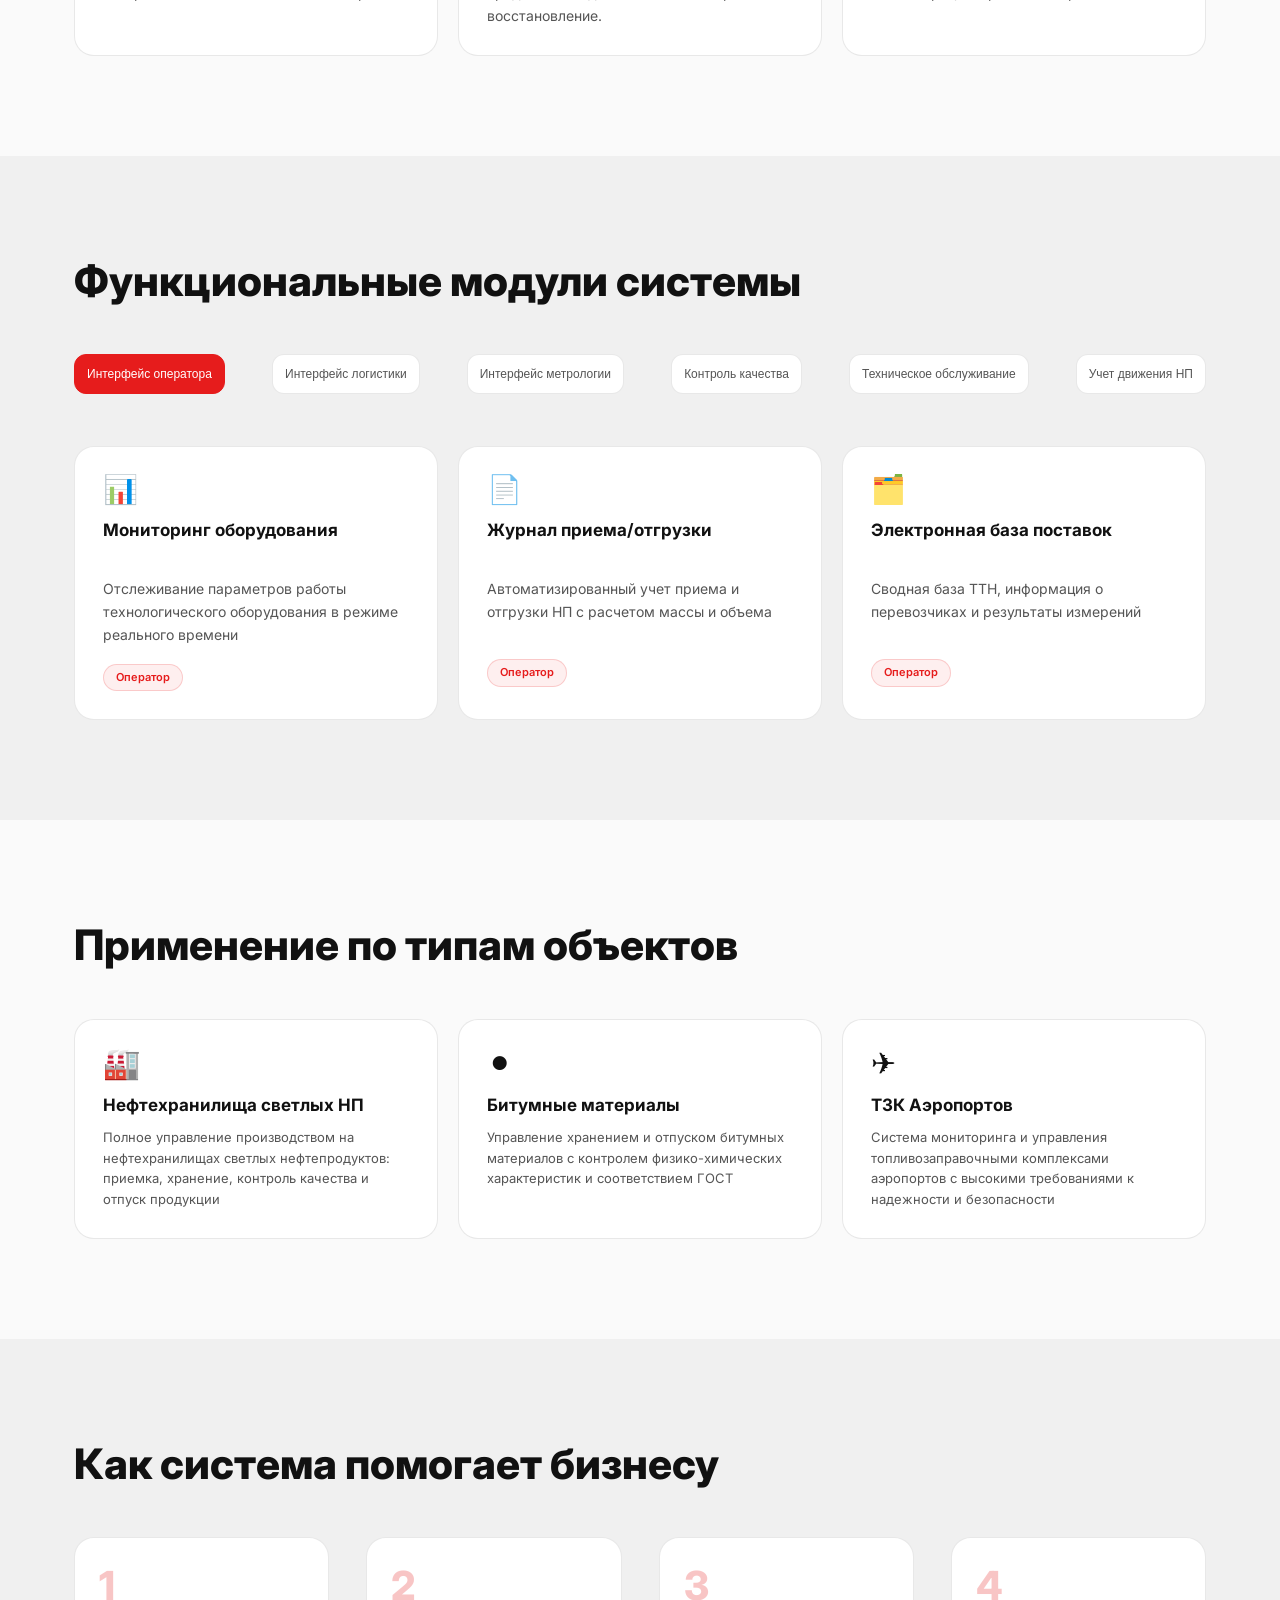
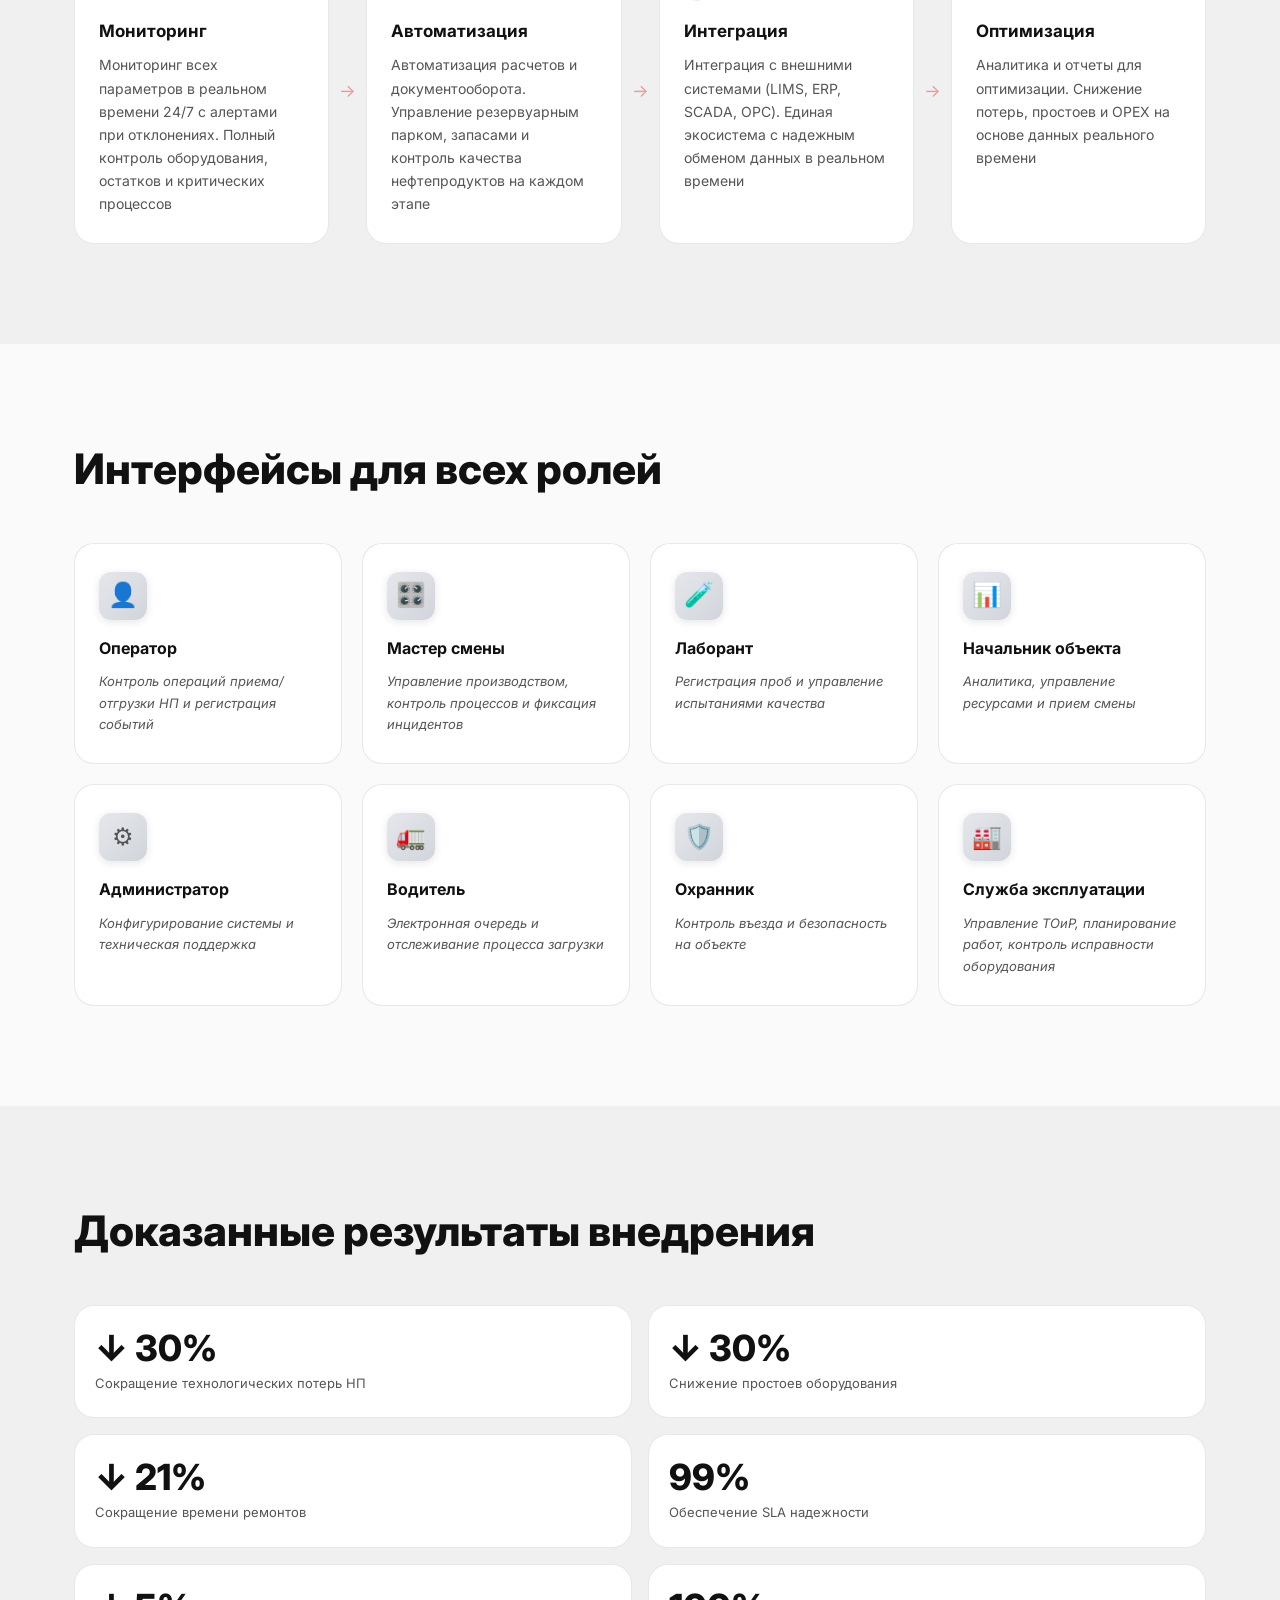
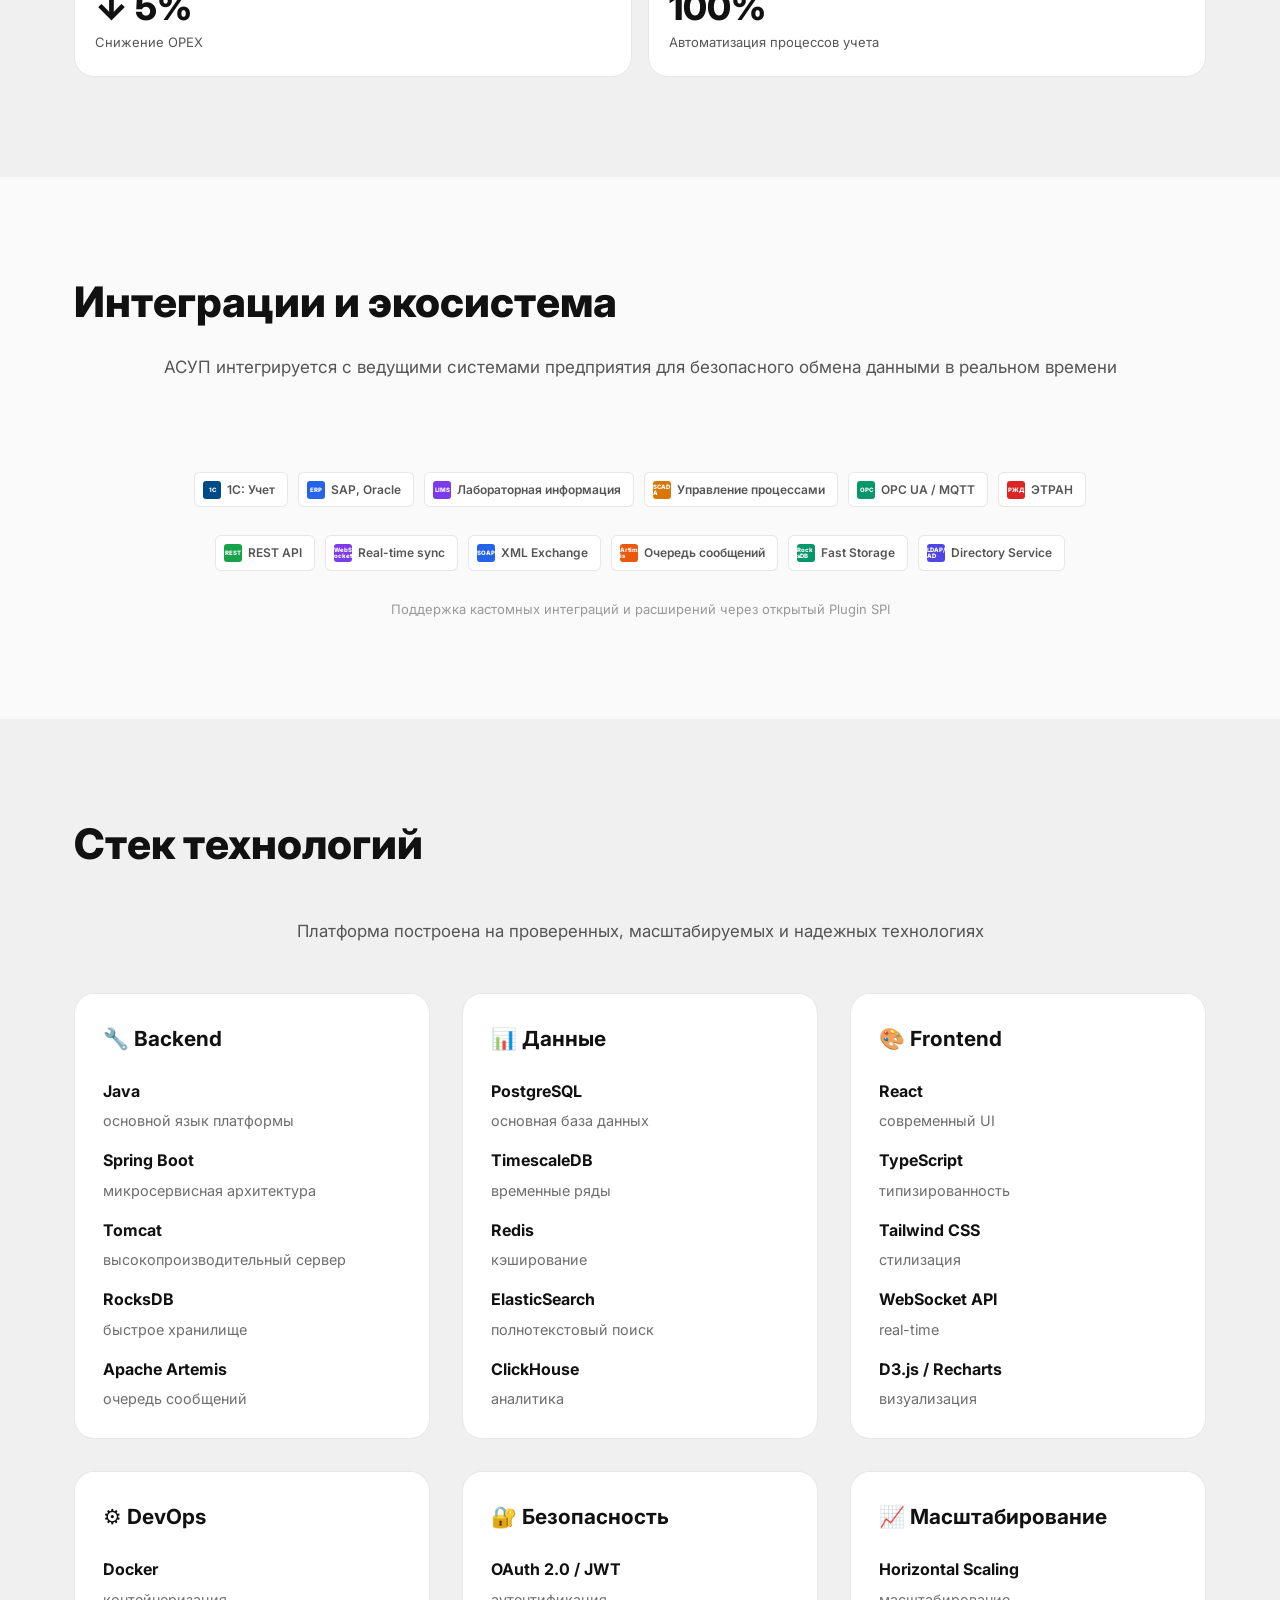
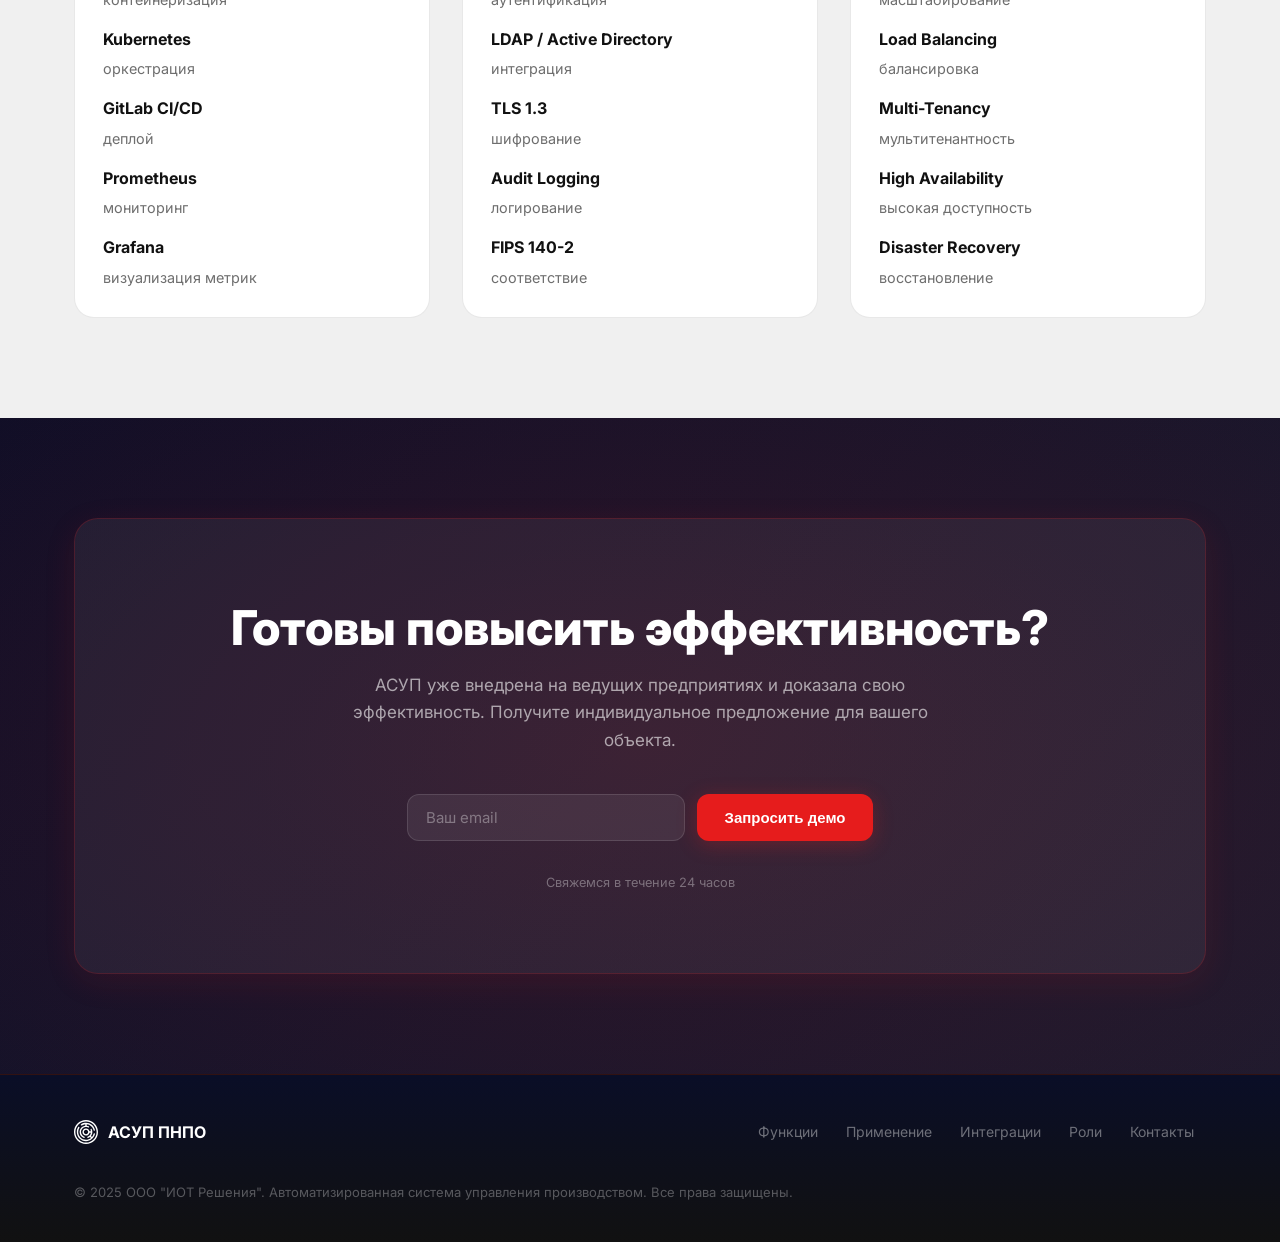
==== commit 3389b9cf: "Добавлены отраслевые фото слева и справа от дашборда По бокам от узкой панели дашборда добавил два ф" ====
--- a/index.html
+++ b/index.html
@@ -77,7 +77,13 @@
         <a href="#cta" class="btn btn--primary">Запросить демо на ваших данных</a>
         <a href="#modules" class="btn btn--ghost">Смотреть возможности</a>
       </div>
-      <div class="hero__dashboard fade-in" aria-hidden="true" style="width: 100%; max-width: 400px; margin: 0 auto; overflow-x: hidden;">
+      <div class="hero__dashboard-row fade-in" style="width: 100%; max-width: 1120px; margin: 0 auto; overflow-x: hidden; display: flex; align-items: center; justify-content: center; gap: 28px;">
+        <div class="hero__side-img" aria-hidden="true" style="flex: 1; max-width: 260px; position: relative; height: 360px; border-radius: 20px; overflow: hidden; border: 1px solid rgba(255,255,255,.12); box-shadow: 0 8px 64px rgba(0,0,0,.5); flex-shrink: 0;">
+          <img src="https://images.unsplash.com/photo-1780882899461-0b158f457b44?fm=jpg&q=80&w=700&auto=format&fit=crop" alt="Резервуарный парк нефтехранилища" loading="lazy" style="width: 100%; height: 100%; object-fit: cover; display: block; filter: brightness(.82) saturate(1.05);" />
+          <div style="position: absolute; inset: 0; background: linear-gradient(180deg, rgba(13,27,42,0) 40%, rgba(13,27,42,.8) 100%), linear-gradient(90deg, rgba(13,27,42,.3), transparent 55%);"></div>
+        </div>
+
+        <div class="hero__dashboard" aria-hidden="true" style="width: 100%; max-width: 400px; overflow-x: hidden; flex-shrink: 0;">
         <div class="dashboard" style="width: 100%; box-sizing: border-box; padding: 26px 24px; background: rgba(255,255,255,.05); border: 1px solid rgba(255,255,255,.12); border-radius: 24px; backdrop-filter: blur(24px); -webkit-backdrop-filter: blur(24px); box-shadow: 0 8px 64px rgba(0,0,0,.5);">
 
           <!-- Заголовок -->
@@ -133,6 +139,12 @@
             </div>
           </div>
         </div>
+        </div>
+
+        <div class="hero__side-img" aria-hidden="true" style="flex: 1; max-width: 260px; position: relative; height: 360px; border-radius: 20px; overflow: hidden; border: 1px solid rgba(255,255,255,.12); box-shadow: 0 8px 64px rgba(0,0,0,.5); flex-shrink: 0;">
+          <img src="https://images.unsplash.com/photo-1541612529637-7f8d12b21635?fm=jpg&q=80&w=700&auto=format&fit=crop" alt="Заправка воздушного судна топливом" loading="lazy" style="width: 100%; height: 100%; object-fit: cover; display: block; filter: brightness(.82) saturate(1.05);" />
+          <div style="position: absolute; inset: 0; background: linear-gradient(180deg, rgba(13,27,42,0) 40%, rgba(13,27,42,.8) 100%), linear-gradient(270deg, rgba(13,27,42,.3), transparent 55%);"></div>
+        </div>
       </div>
     </div>
   </section>
--- a/styles.css
+++ b/styles.css
@@ -313,6 +313,10 @@
 .hero__dashboard {
   max-width: 820px;
   margin: 0 auto;
+}
+
+@media (max-width: 1120px) {
+  .hero__side-img { display: none; }
 }
 
 .dashboard {
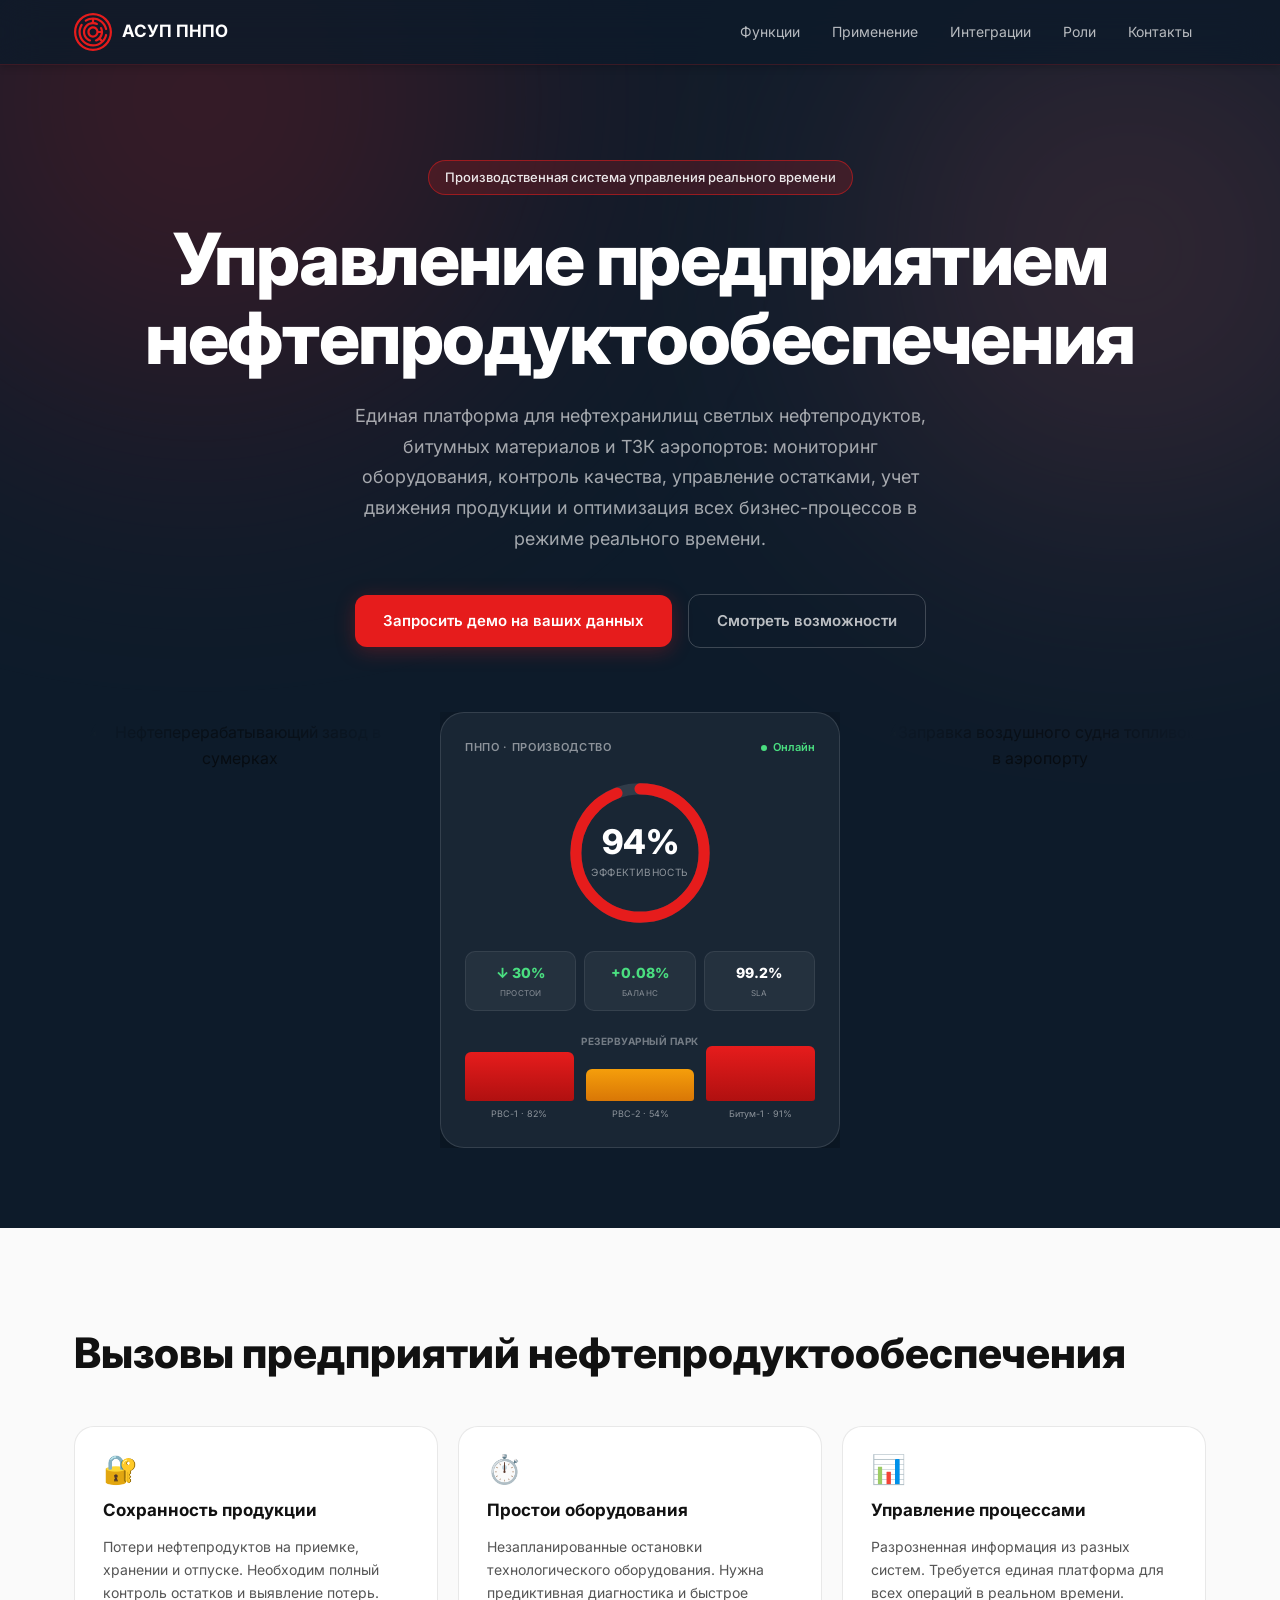
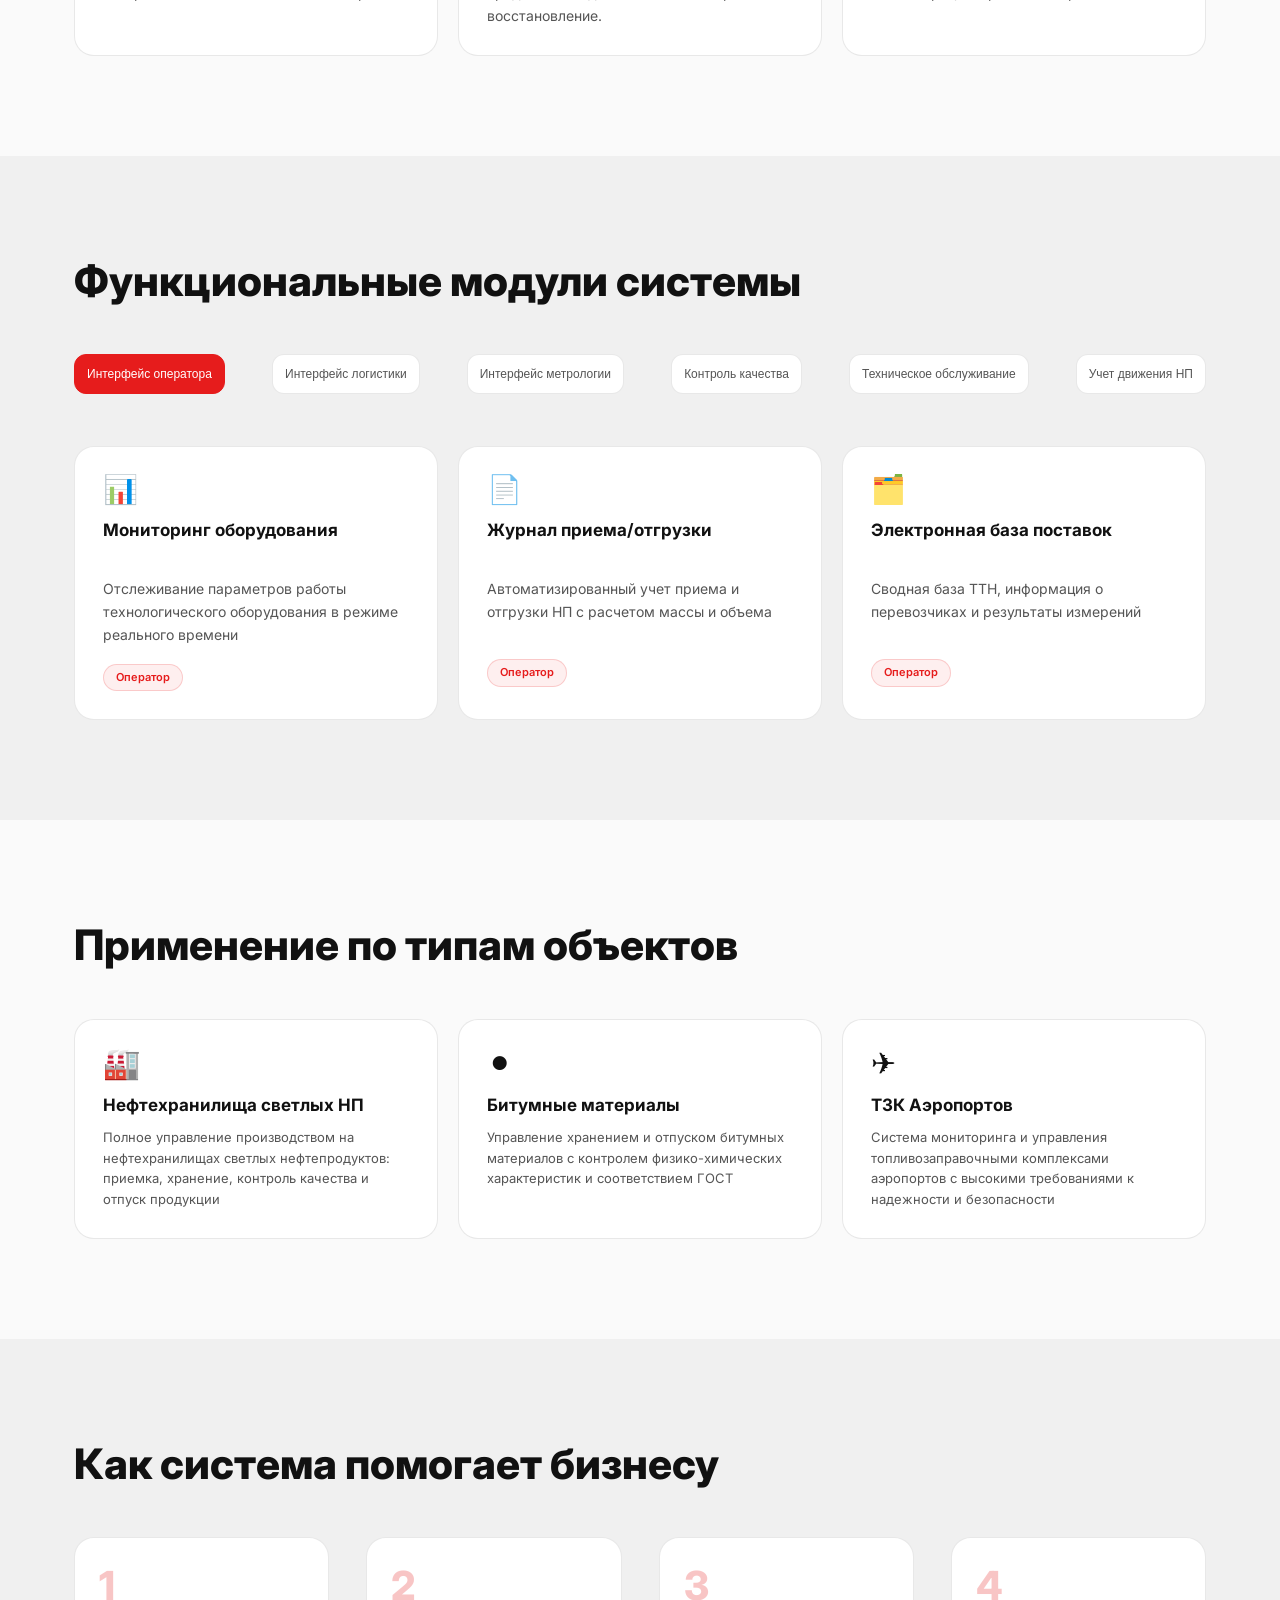
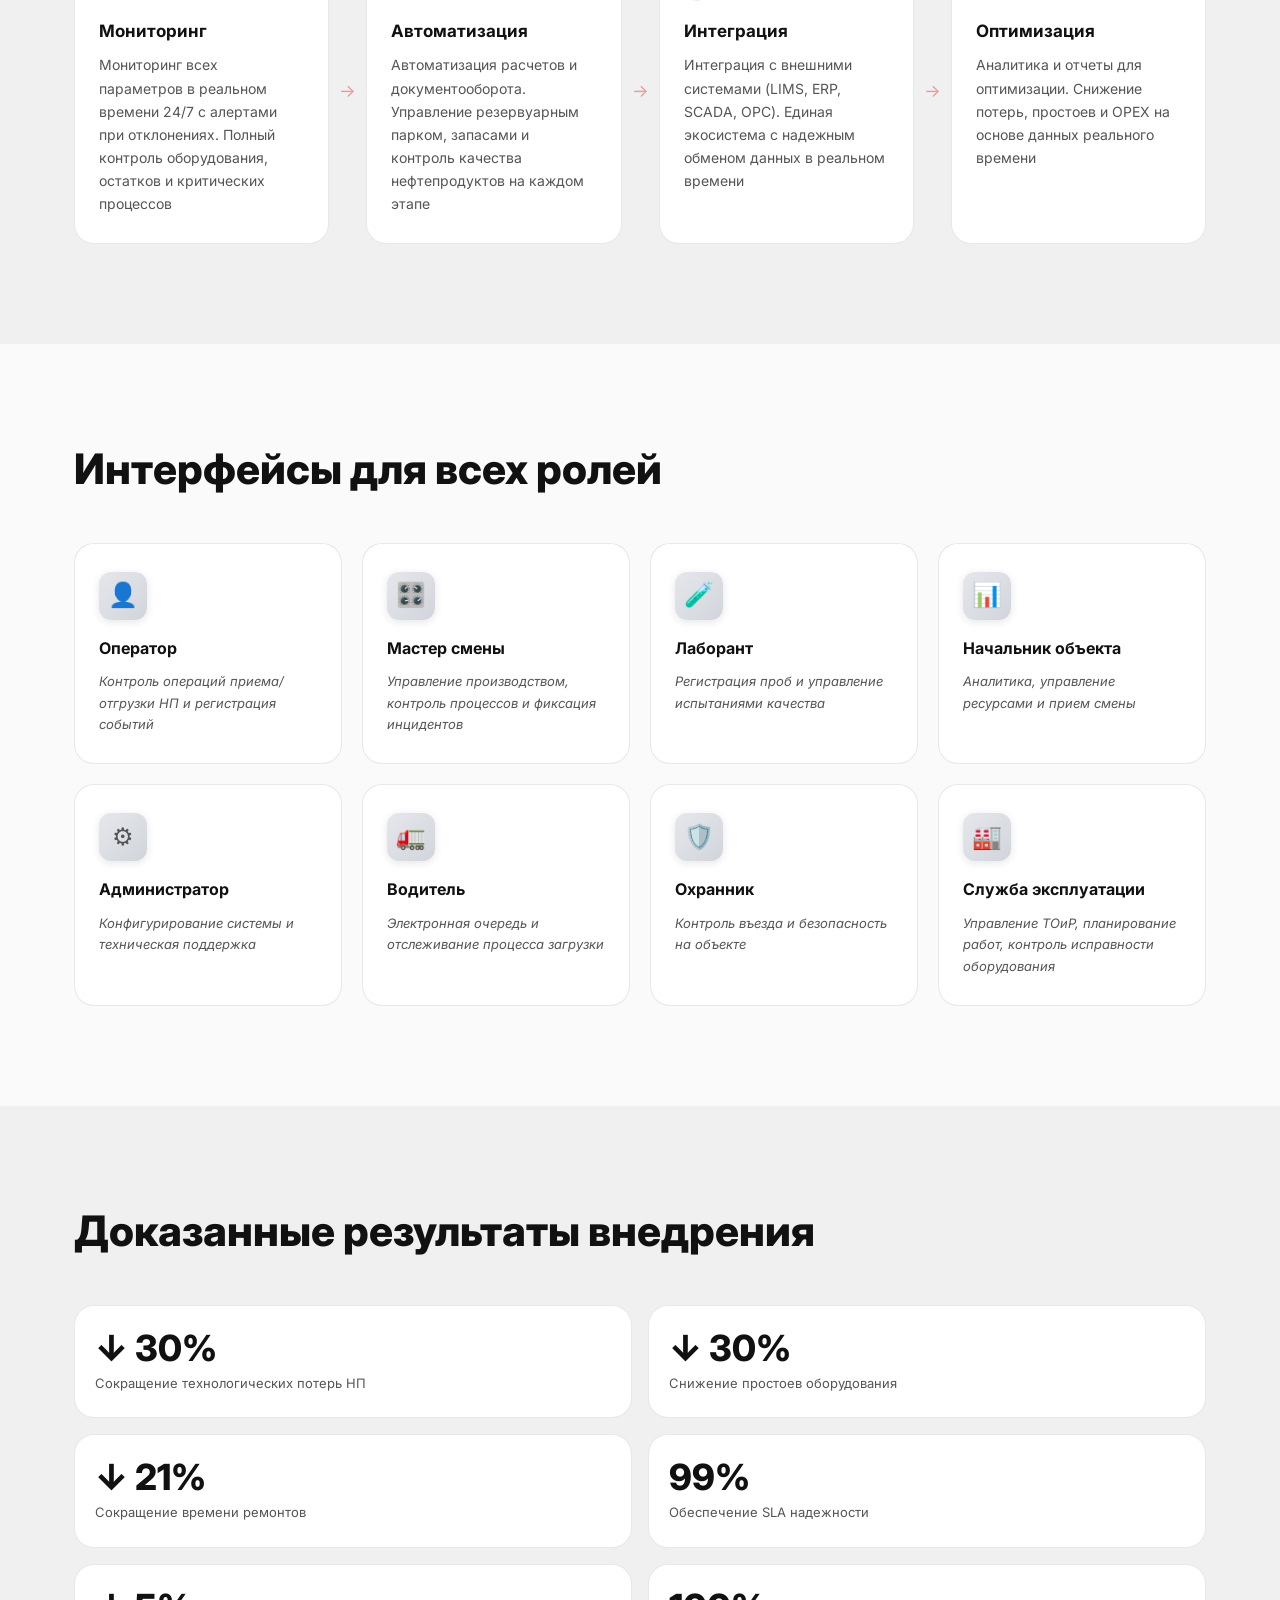
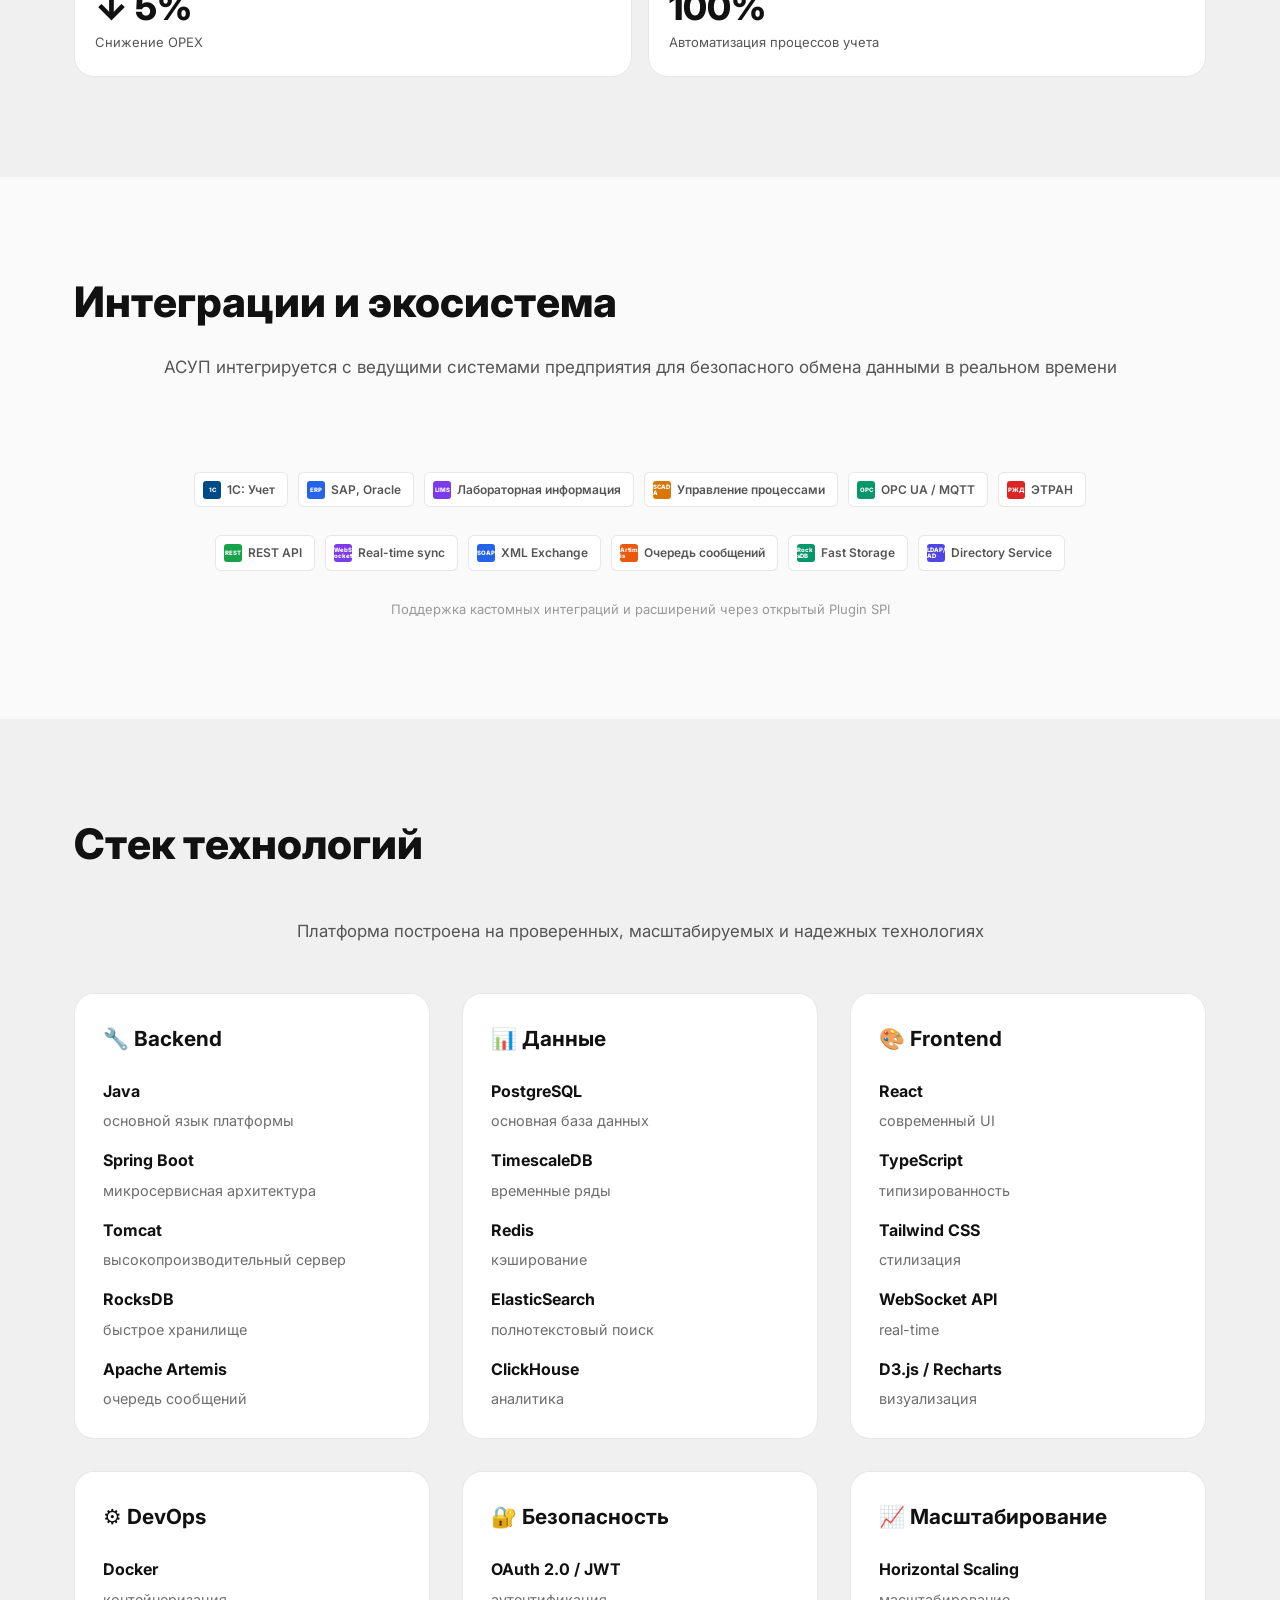
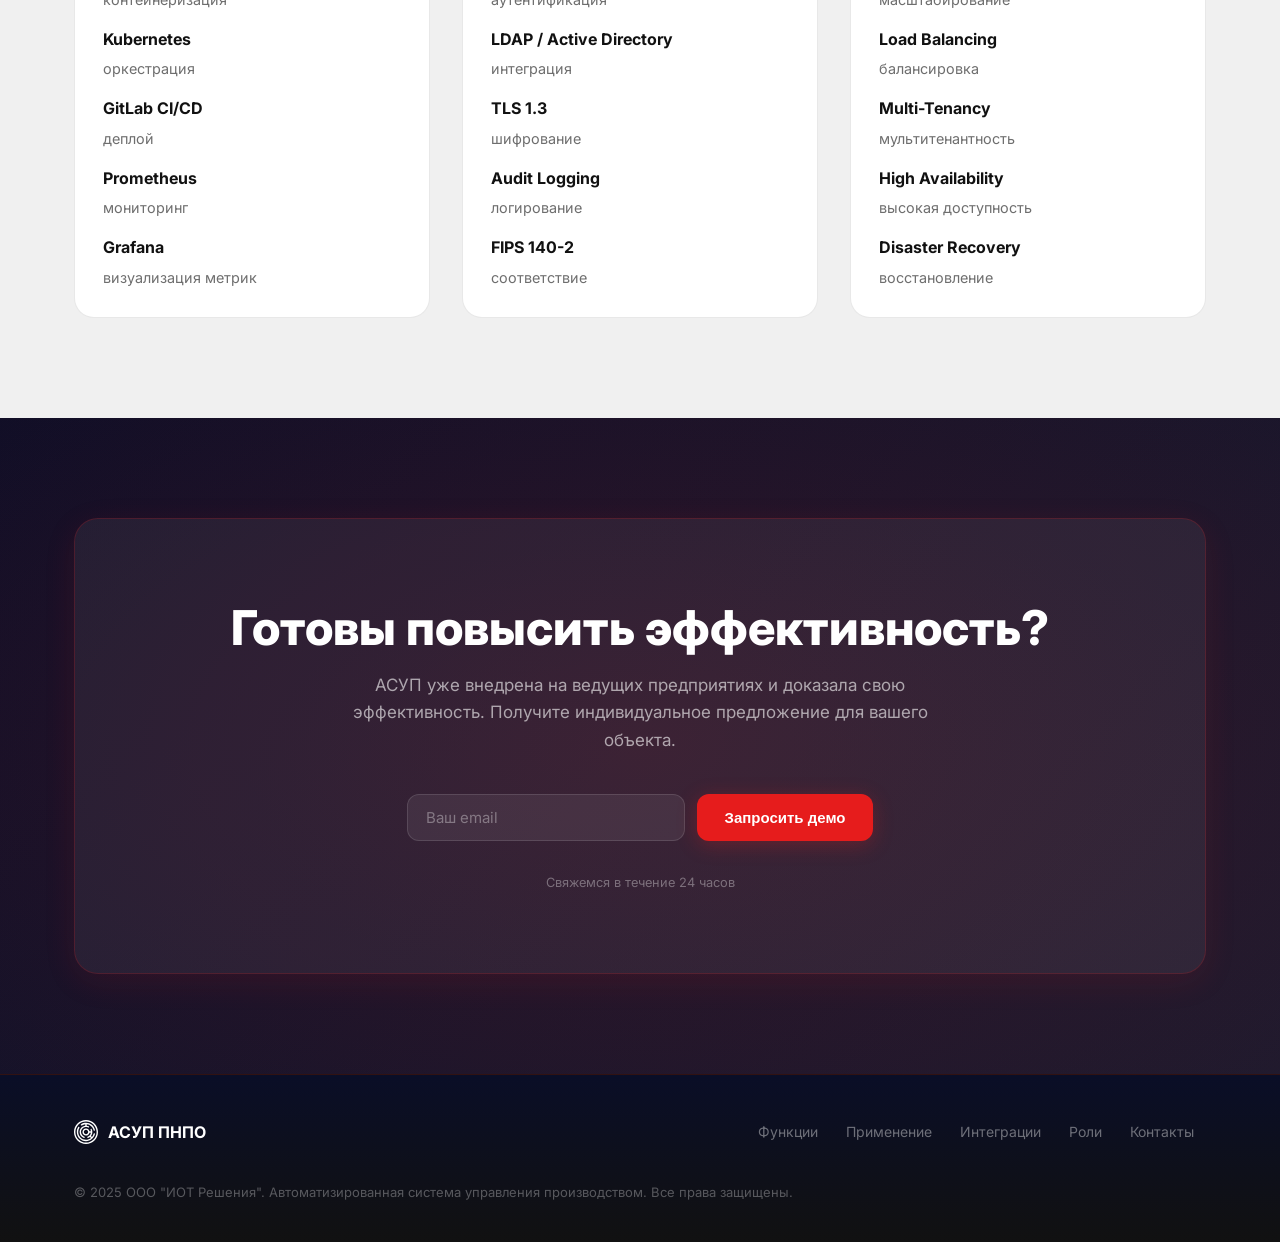
==== commit c58d5140: "Фото по бокам дашборда: убрана рамка, растворяются в фоне Убрал border/border-radius/box-shadow-карт" ====
--- a/index.html
+++ b/index.html
@@ -78,9 +78,8 @@
         <a href="#modules" class="btn btn--ghost">Смотреть возможности</a>
       </div>
       <div class="hero__dashboard-row fade-in" style="width: 100%; max-width: 1120px; margin: 0 auto; overflow-x: hidden; display: flex; align-items: center; justify-content: center; gap: 28px;">
-        <div class="hero__side-img" aria-hidden="true" style="flex: 1; max-width: 260px; position: relative; height: 360px; border-radius: 20px; overflow: hidden; border: 1px solid rgba(255,255,255,.12); box-shadow: 0 8px 64px rgba(0,0,0,.5); flex-shrink: 0;">
-          <img src="https://images.unsplash.com/photo-1780882899461-0b158f457b44?fm=jpg&q=80&w=700&auto=format&fit=crop" alt="Резервуарный парк нефтехранилища" loading="lazy" style="width: 100%; height: 100%; object-fit: cover; display: block; filter: brightness(.82) saturate(1.05);" />
-          <div style="position: absolute; inset: 0; background: linear-gradient(180deg, rgba(13,27,42,0) 40%, rgba(13,27,42,.8) 100%), linear-gradient(90deg, rgba(13,27,42,.3), transparent 55%);"></div>
+        <div class="hero__side-img" aria-hidden="true" style="flex: 1; max-width: 320px; height: 420px; flex-shrink: 0; -webkit-mask-image: radial-gradient(ellipse 62% 72% at 50% 50%, #000 30%, transparent 100%); mask-image: radial-gradient(ellipse 62% 72% at 50% 50%, #000 30%, transparent 100%);">
+          <img src="https://images.unsplash.com/photo-1588011930968-eadac80e6a5a?fm=jpg&q=80&w=800&auto=format&fit=crop" alt="Нефтеперерабатывающий завод в сумерках" loading="lazy" style="width: 100%; height: 100%; object-fit: cover; display: block; filter: brightness(.5) saturate(1.2) contrast(1.05);" />
         </div>
 
         <div class="hero__dashboard" aria-hidden="true" style="width: 100%; max-width: 400px; overflow-x: hidden; flex-shrink: 0;">
@@ -141,9 +140,8 @@
         </div>
         </div>
 
-        <div class="hero__side-img" aria-hidden="true" style="flex: 1; max-width: 260px; position: relative; height: 360px; border-radius: 20px; overflow: hidden; border: 1px solid rgba(255,255,255,.12); box-shadow: 0 8px 64px rgba(0,0,0,.5); flex-shrink: 0;">
-          <img src="https://images.unsplash.com/photo-1541612529637-7f8d12b21635?fm=jpg&q=80&w=700&auto=format&fit=crop" alt="Заправка воздушного судна топливом" loading="lazy" style="width: 100%; height: 100%; object-fit: cover; display: block; filter: brightness(.82) saturate(1.05);" />
-          <div style="position: absolute; inset: 0; background: linear-gradient(180deg, rgba(13,27,42,0) 40%, rgba(13,27,42,.8) 100%), linear-gradient(270deg, rgba(13,27,42,.3), transparent 55%);"></div>
+        <div class="hero__side-img" aria-hidden="true" style="flex: 1; max-width: 320px; height: 420px; flex-shrink: 0; -webkit-mask-image: radial-gradient(ellipse 62% 72% at 50% 50%, #000 30%, transparent 100%); mask-image: radial-gradient(ellipse 62% 72% at 50% 50%, #000 30%, transparent 100%);">
+          <img src="https://images.unsplash.com/photo-1774449071927-0a7c9e69216a?fm=jpg&q=80&w=800&auto=format&fit=crop" alt="Заправка воздушного судна топливом в аэропорту" loading="lazy" style="width: 100%; height: 100%; object-fit: cover; display: block; filter: brightness(.5) saturate(1.2) contrast(1.05);" />
         </div>
       </div>
     </div>
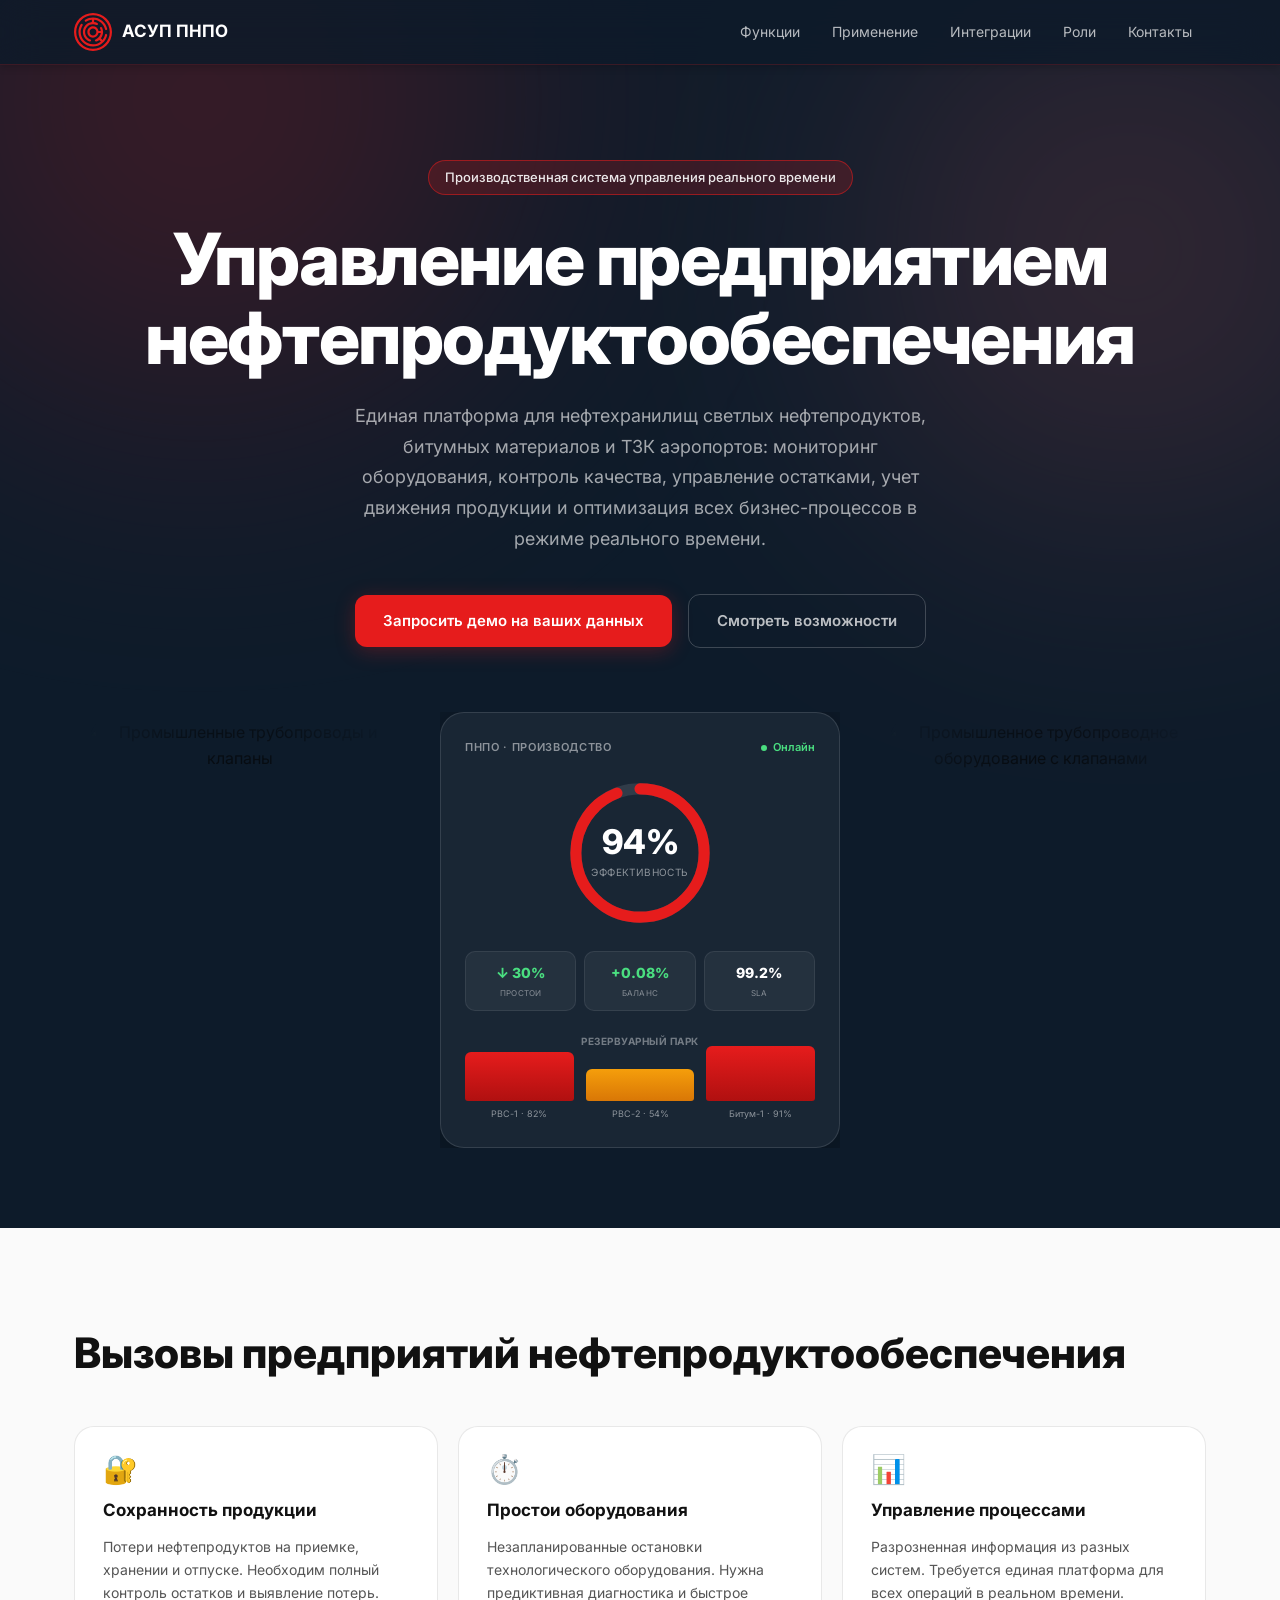
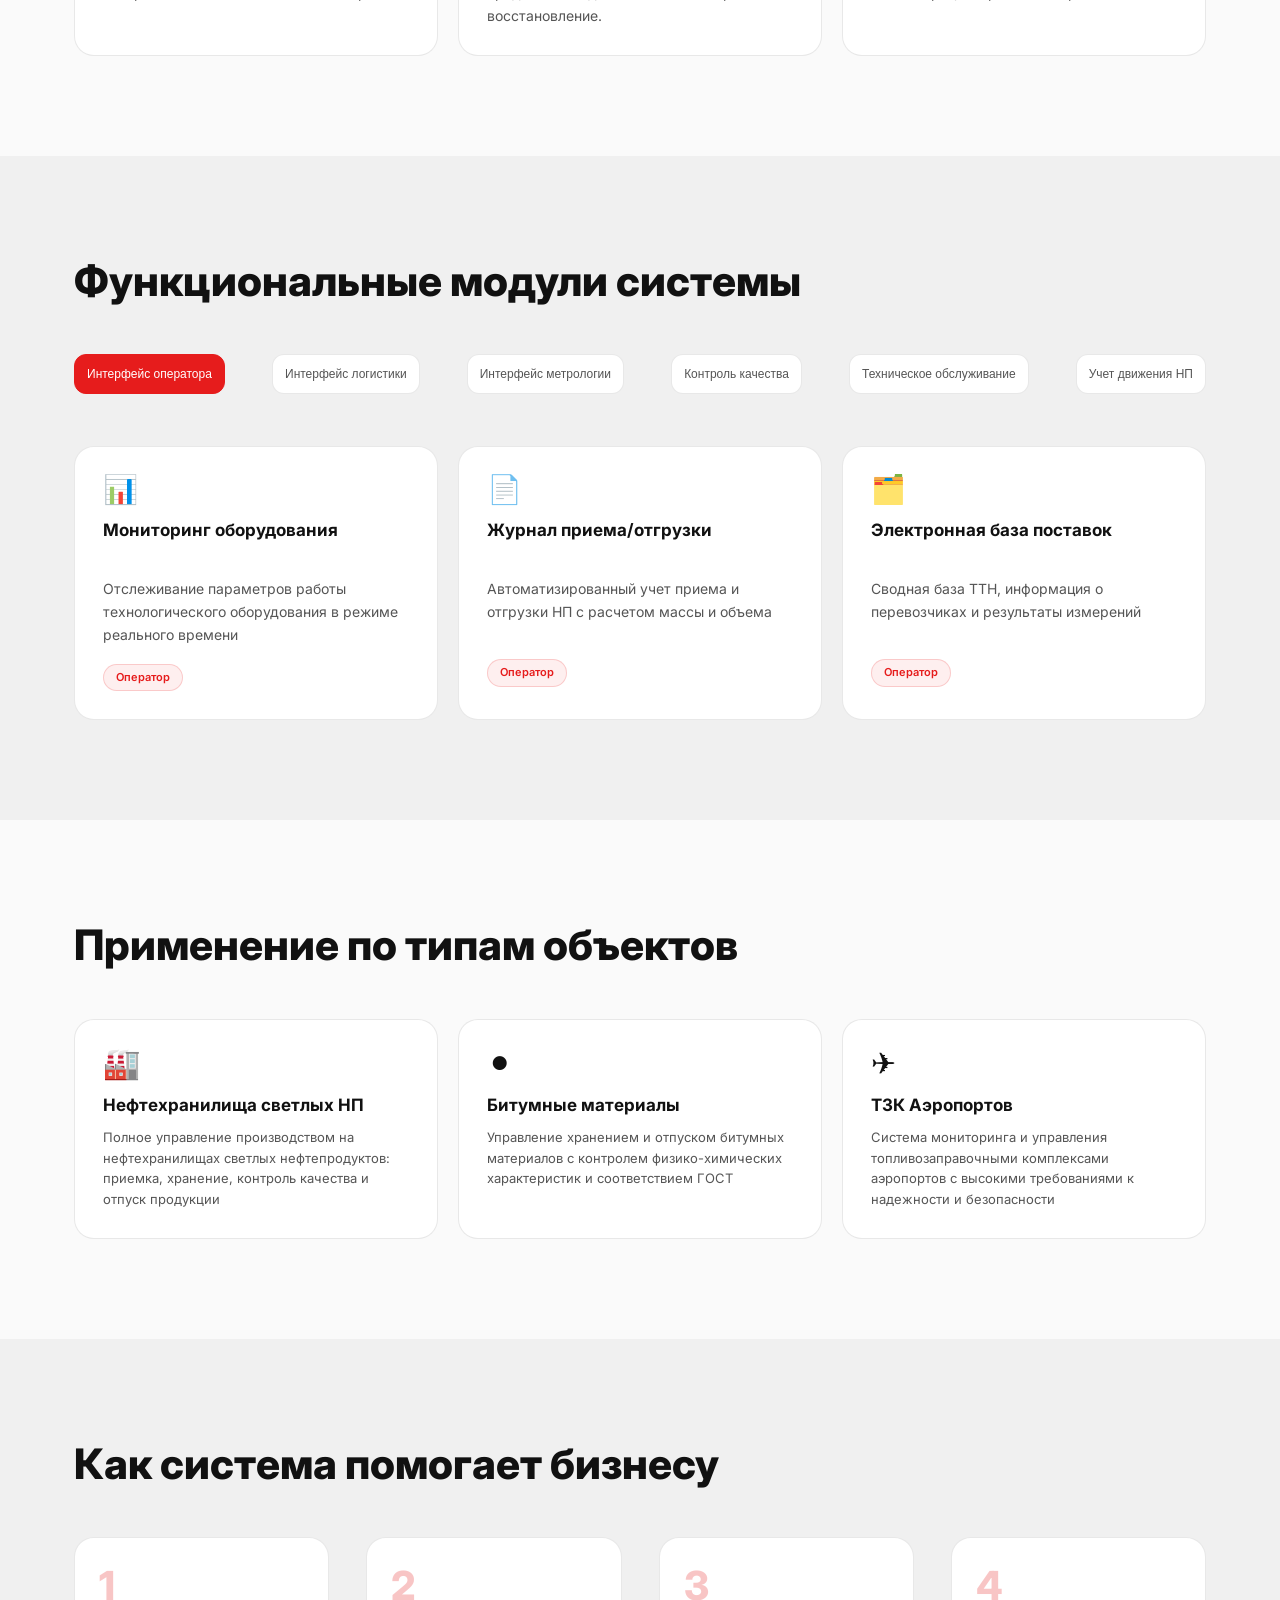
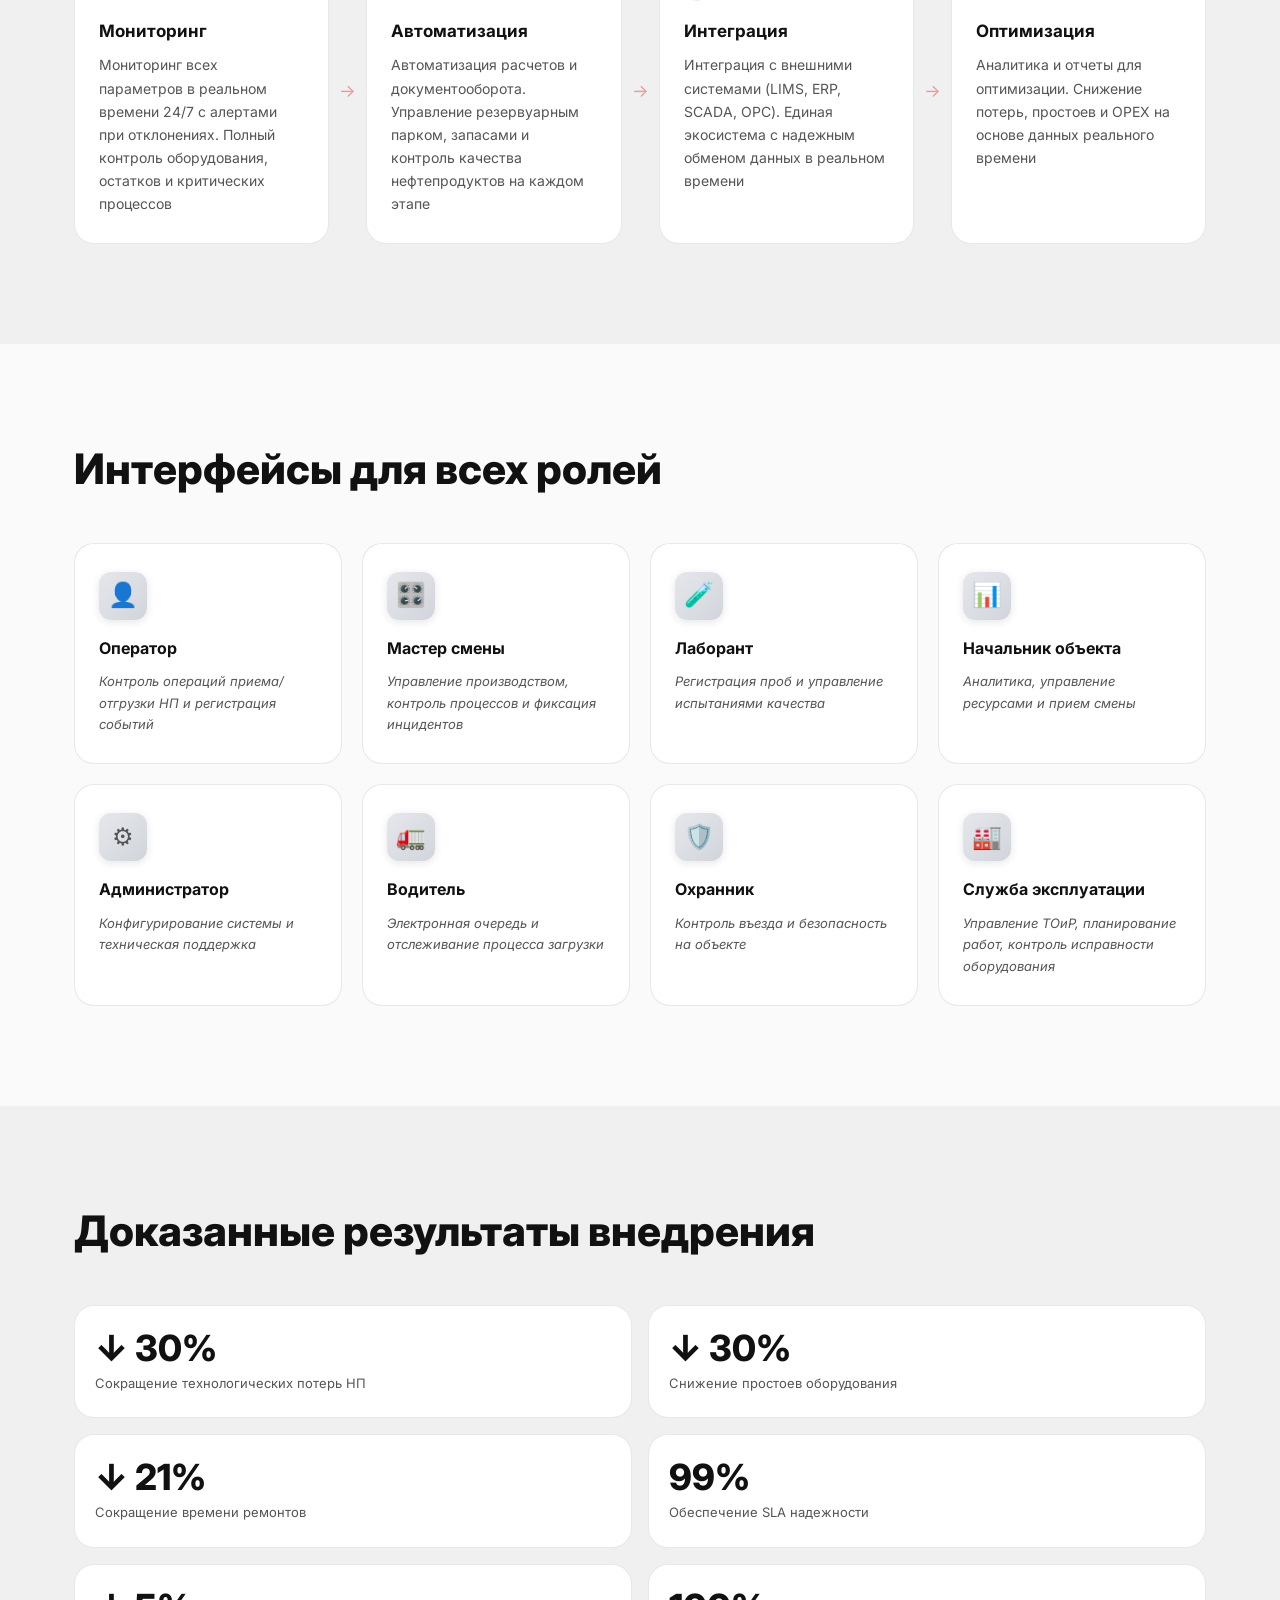
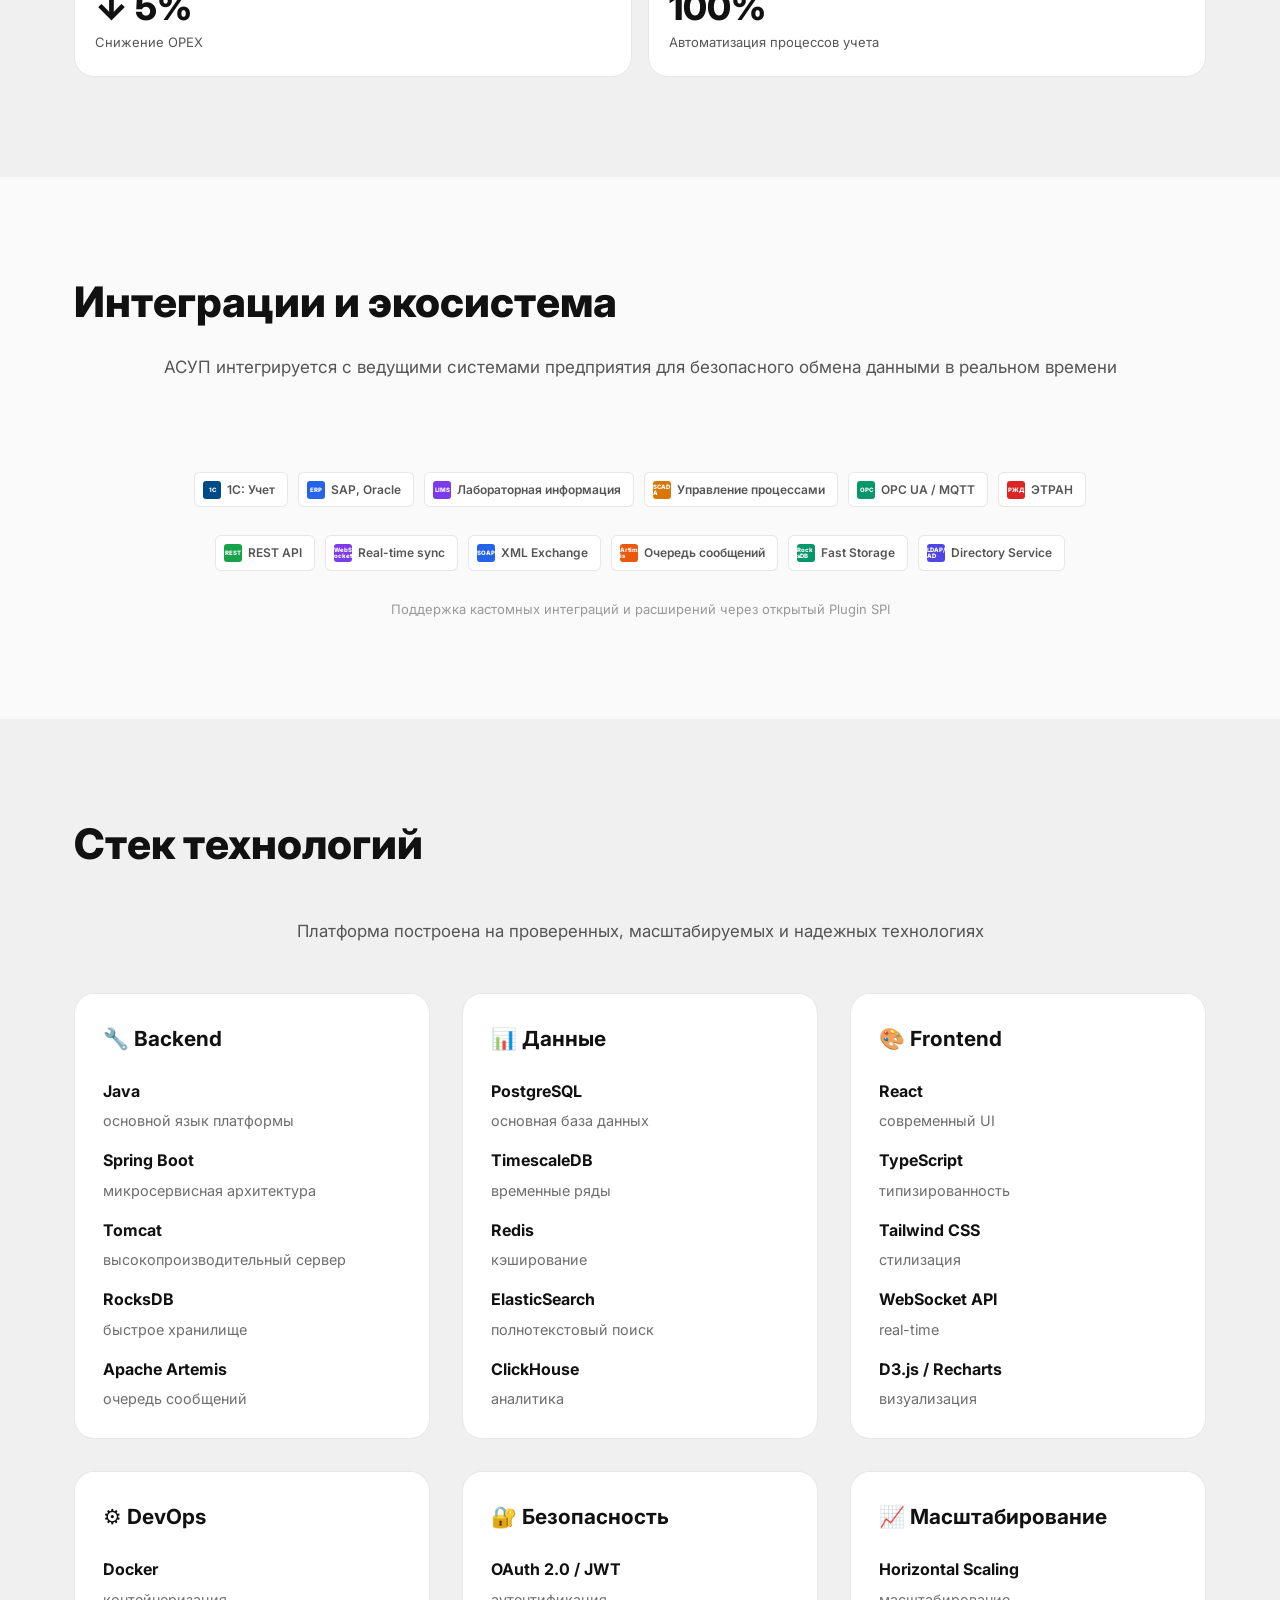
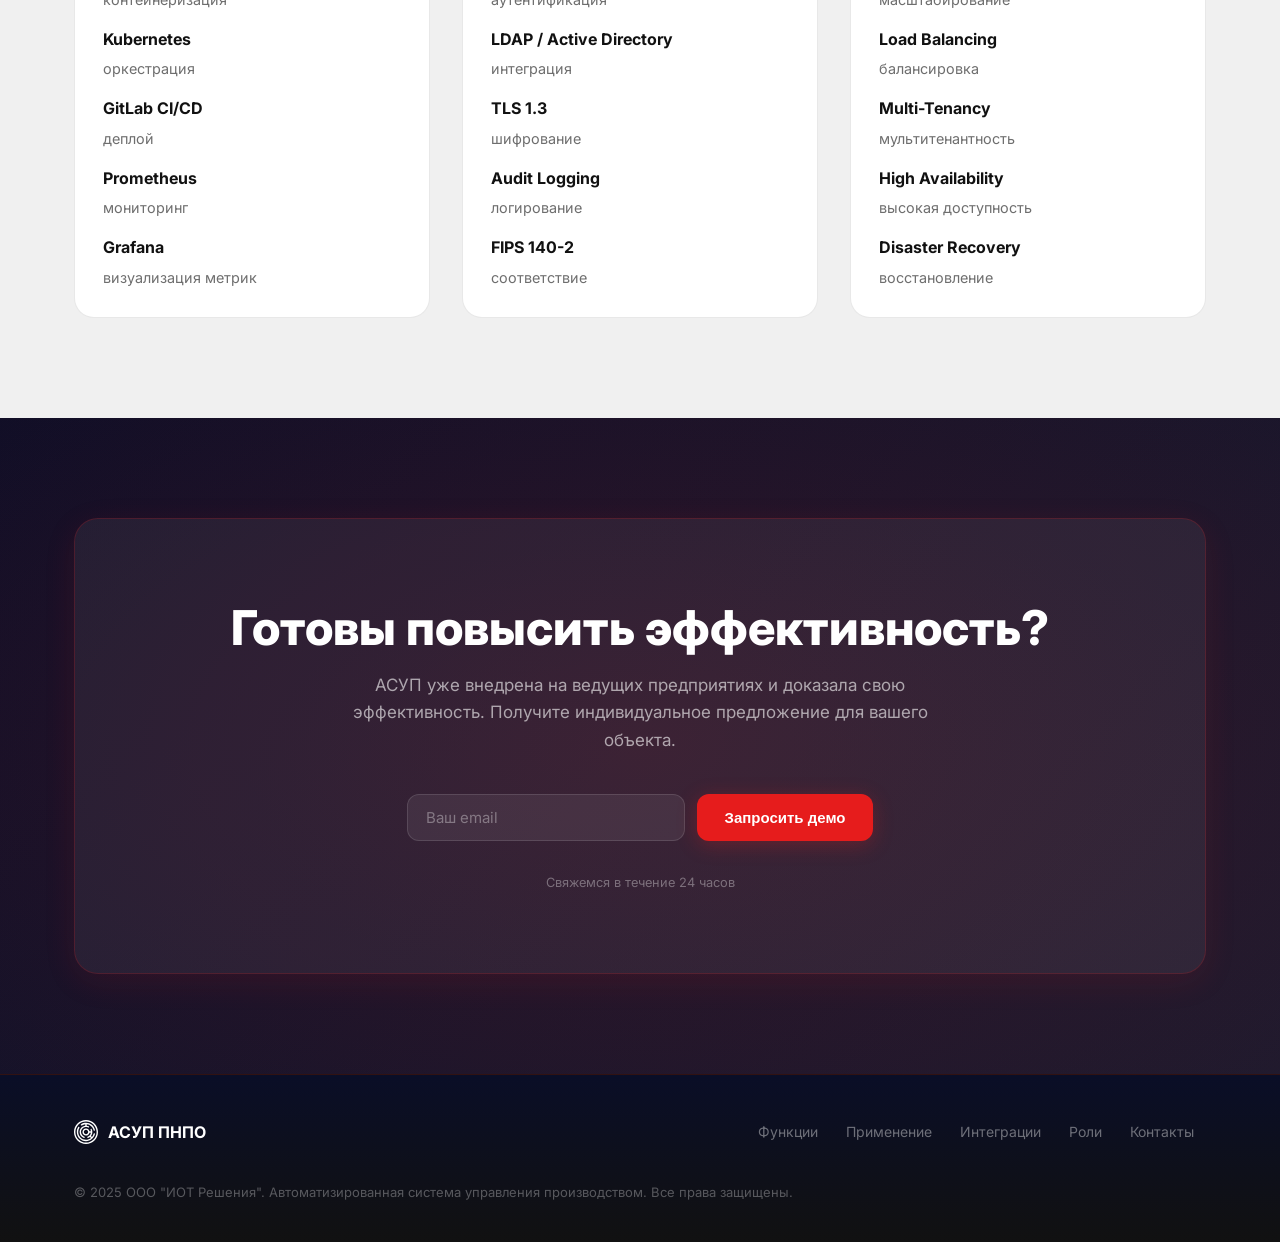
==== commit eb26270b: "Более технические фото у дашборда: трубопроводы и клапаны Заменил сцены НПЗ/аэропорта на макросъёмку" ====
--- a/index.html
+++ b/index.html
@@ -79,7 +79,7 @@
       </div>
       <div class="hero__dashboard-row fade-in" style="width: 100%; max-width: 1120px; margin: 0 auto; overflow-x: hidden; display: flex; align-items: center; justify-content: center; gap: 28px;">
         <div class="hero__side-img" aria-hidden="true" style="flex: 1; max-width: 320px; height: 420px; flex-shrink: 0; -webkit-mask-image: radial-gradient(ellipse 62% 72% at 50% 50%, #000 30%, transparent 100%); mask-image: radial-gradient(ellipse 62% 72% at 50% 50%, #000 30%, transparent 100%);">
-          <img src="https://images.unsplash.com/photo-1588011930968-eadac80e6a5a?fm=jpg&q=80&w=800&auto=format&fit=crop" alt="Нефтеперерабатывающий завод в сумерках" loading="lazy" style="width: 100%; height: 100%; object-fit: cover; display: block; filter: brightness(.5) saturate(1.2) contrast(1.05);" />
+          <img src="https://images.unsplash.com/photo-1698031610493-c19fa20dfeab?fm=jpg&q=80&w=800&auto=format&fit=crop" alt="Промышленные трубопроводы и клапаны" loading="lazy" style="width: 100%; height: 100%; object-fit: cover; display: block; filter: brightness(.55) saturate(1.15) contrast(1.05);" />
         </div>
 
         <div class="hero__dashboard" aria-hidden="true" style="width: 100%; max-width: 400px; overflow-x: hidden; flex-shrink: 0;">
@@ -141,7 +141,7 @@
         </div>
 
         <div class="hero__side-img" aria-hidden="true" style="flex: 1; max-width: 320px; height: 420px; flex-shrink: 0; -webkit-mask-image: radial-gradient(ellipse 62% 72% at 50% 50%, #000 30%, transparent 100%); mask-image: radial-gradient(ellipse 62% 72% at 50% 50%, #000 30%, transparent 100%);">
-          <img src="https://images.unsplash.com/photo-1774449071927-0a7c9e69216a?fm=jpg&q=80&w=800&auto=format&fit=crop" alt="Заправка воздушного судна топливом в аэропорту" loading="lazy" style="width: 100%; height: 100%; object-fit: cover; display: block; filter: brightness(.5) saturate(1.2) contrast(1.05);" />
+          <img src="https://images.unsplash.com/photo-1698031610524-c35e7ebbba2c?fm=jpg&q=80&w=800&auto=format&fit=crop" alt="Промышленное трубопроводное оборудование с клапанами" loading="lazy" style="width: 100%; height: 100%; object-fit: cover; display: block; filter: brightness(.55) saturate(1.15) contrast(1.05);" />
         </div>
       </div>
     </div>
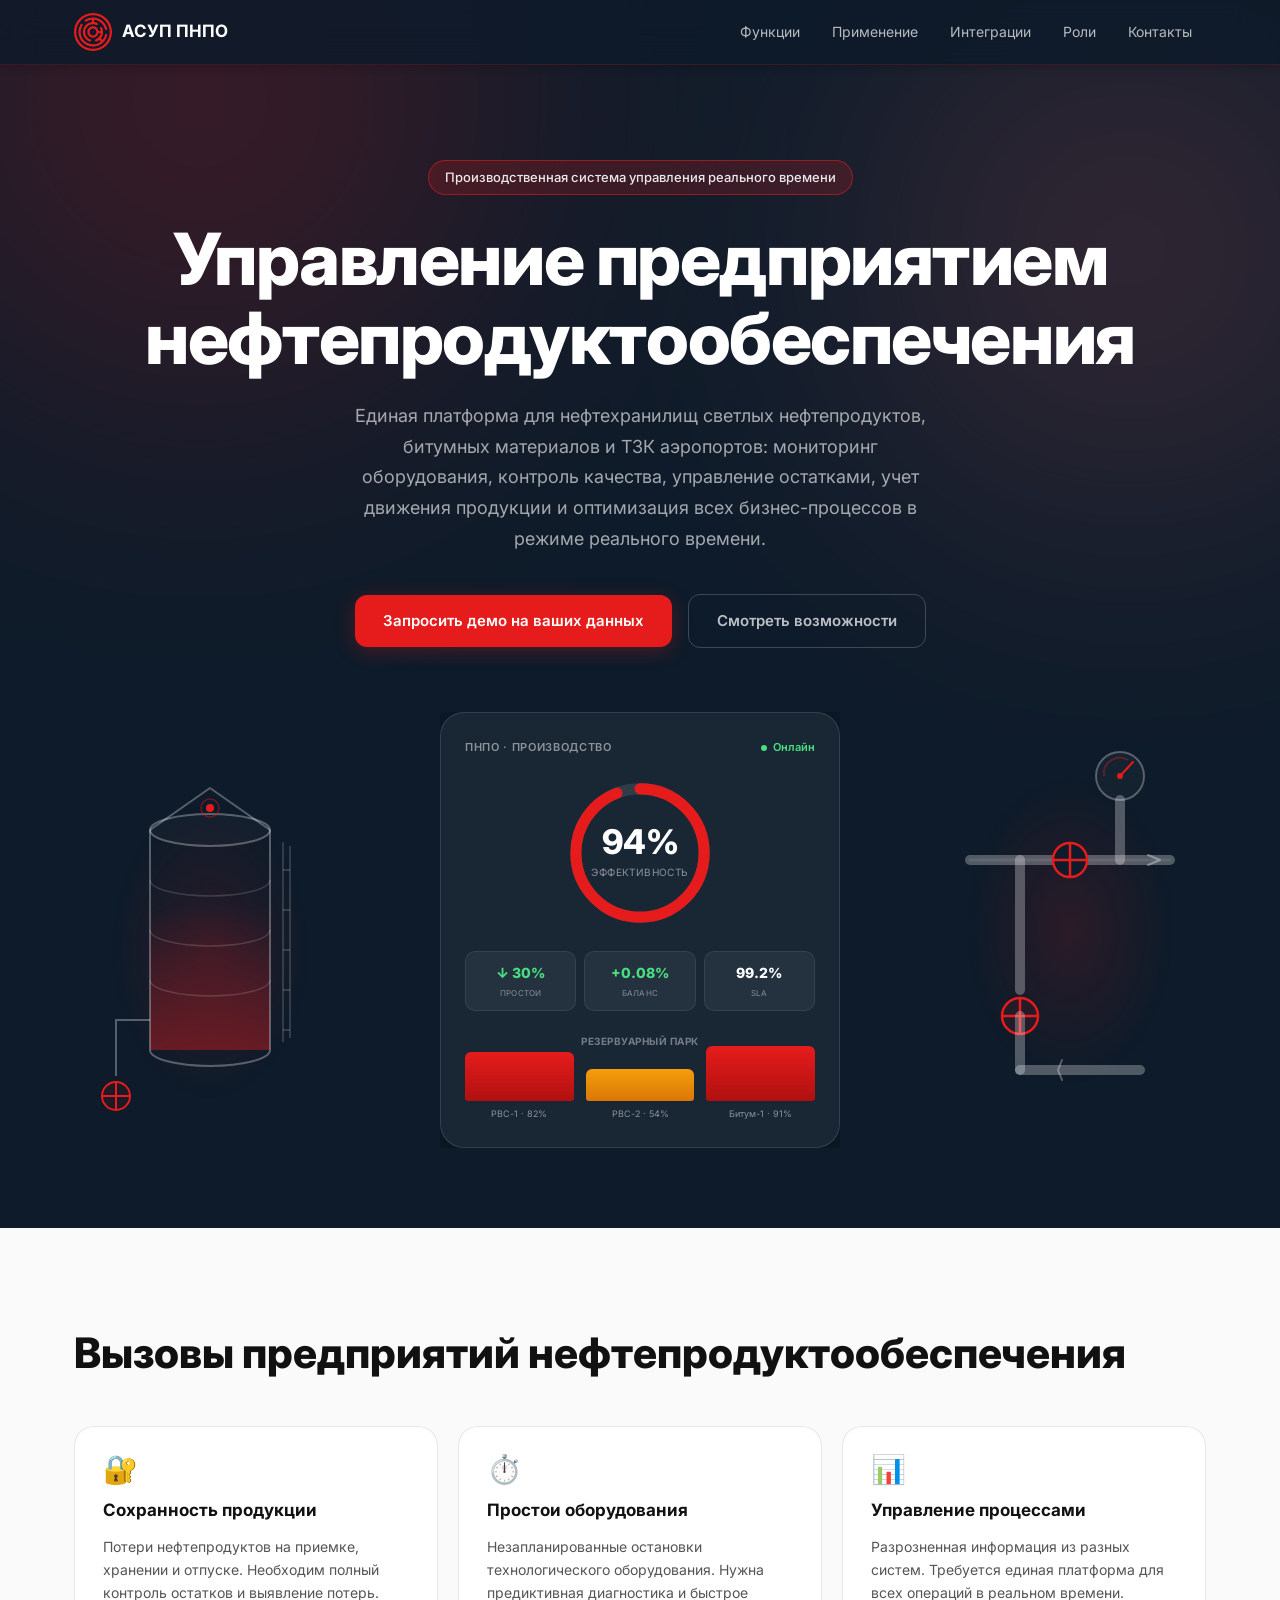
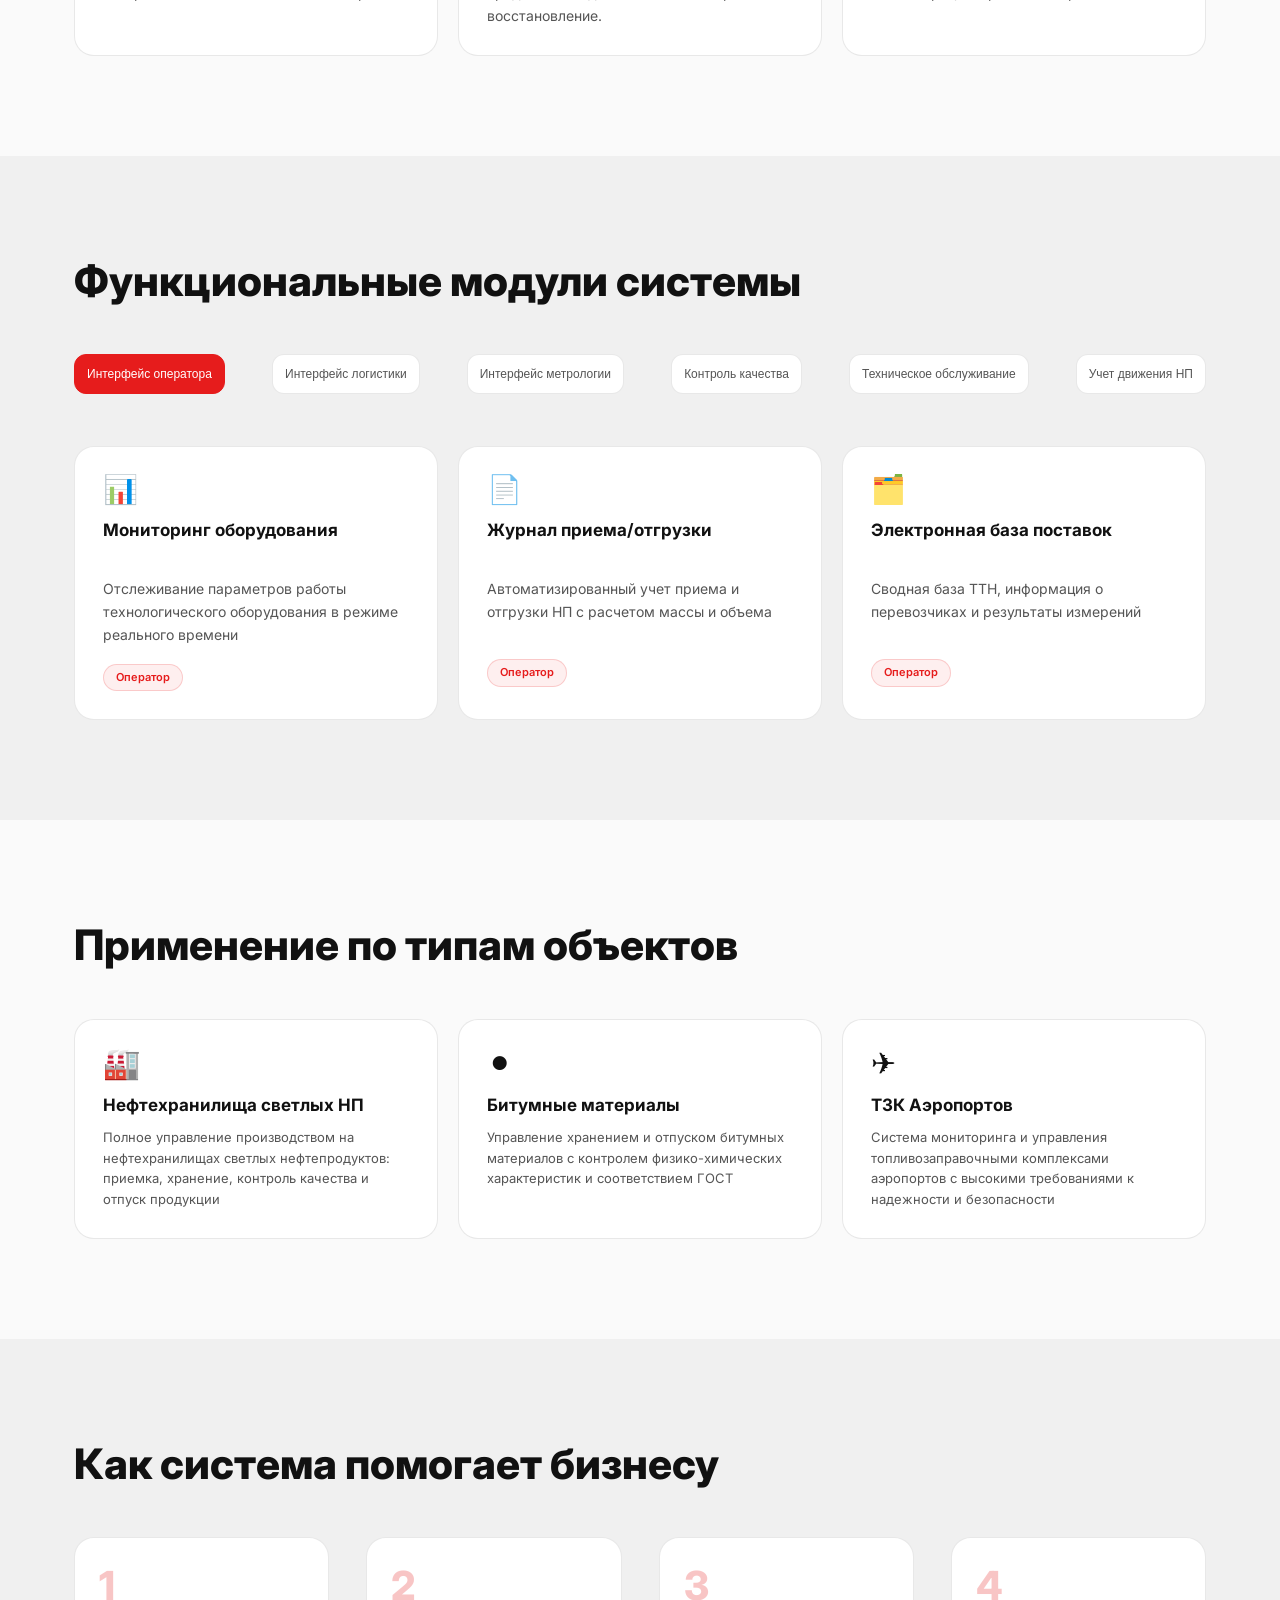
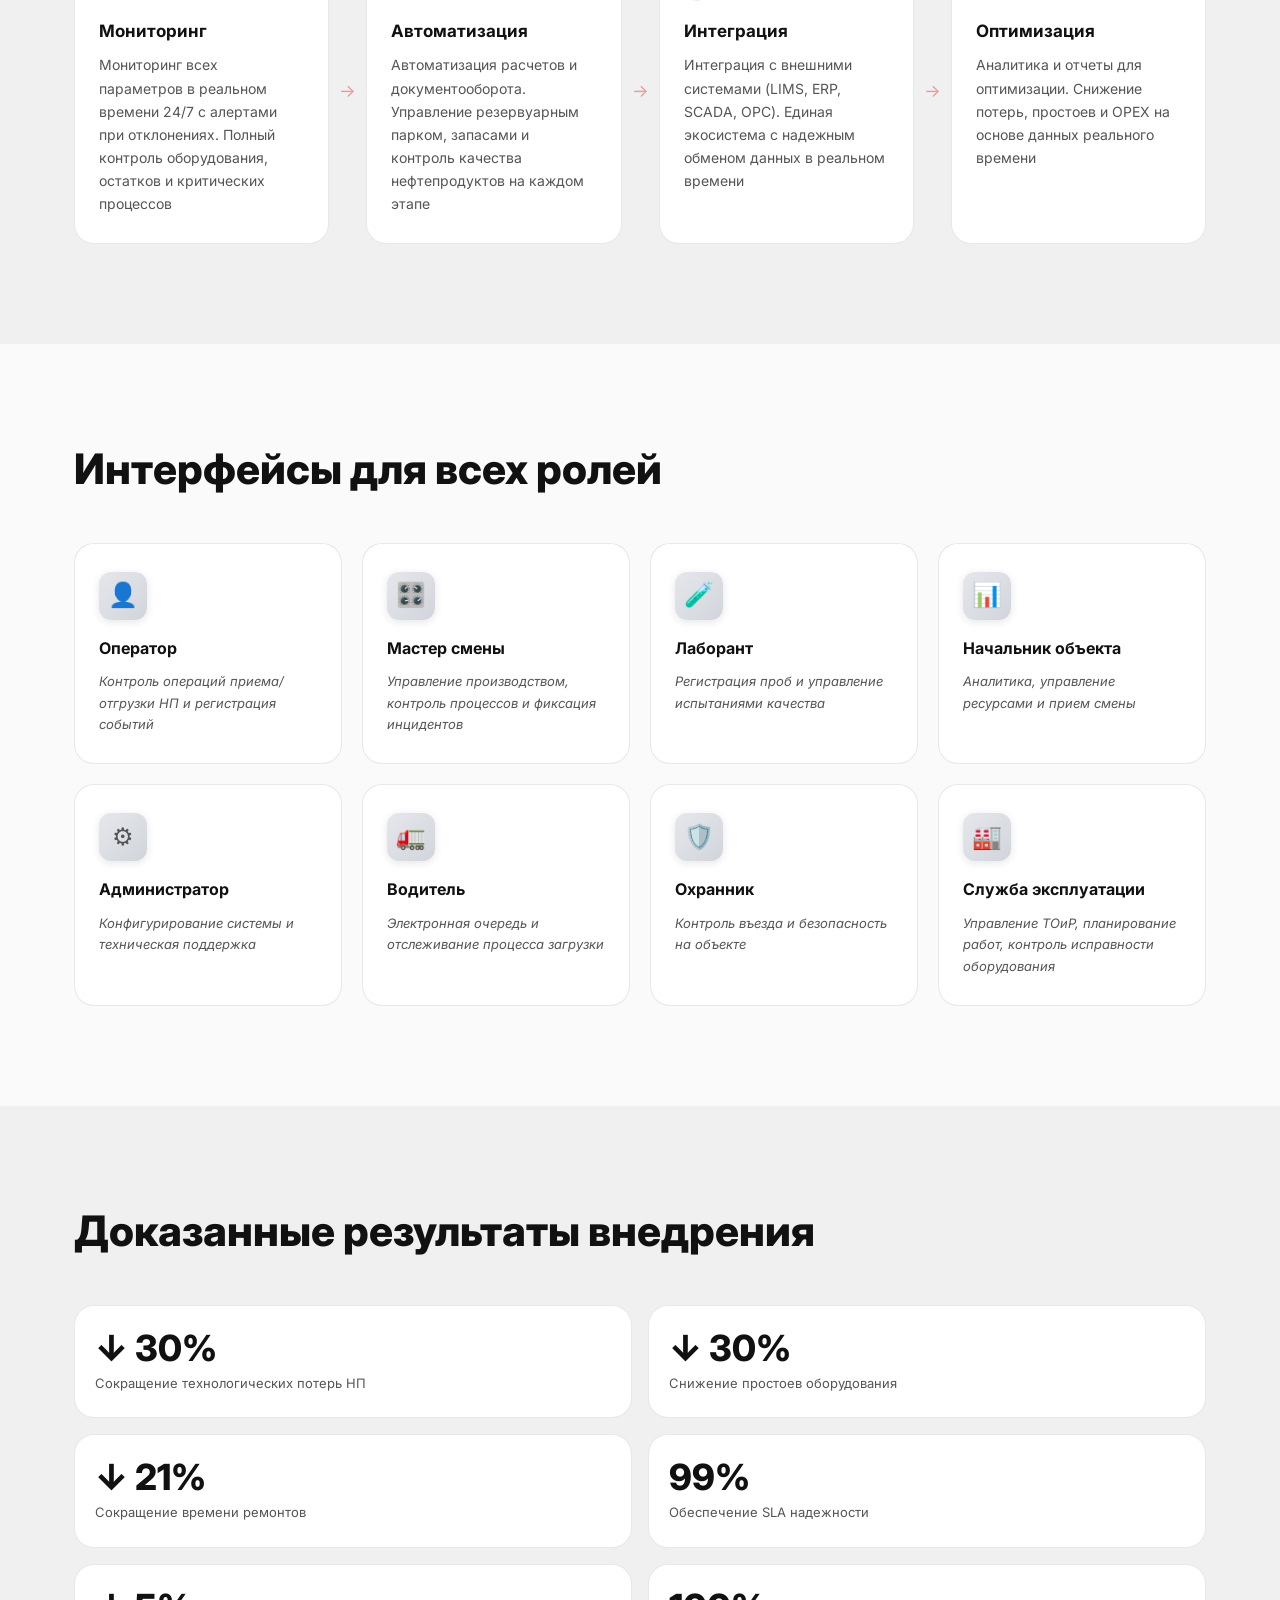
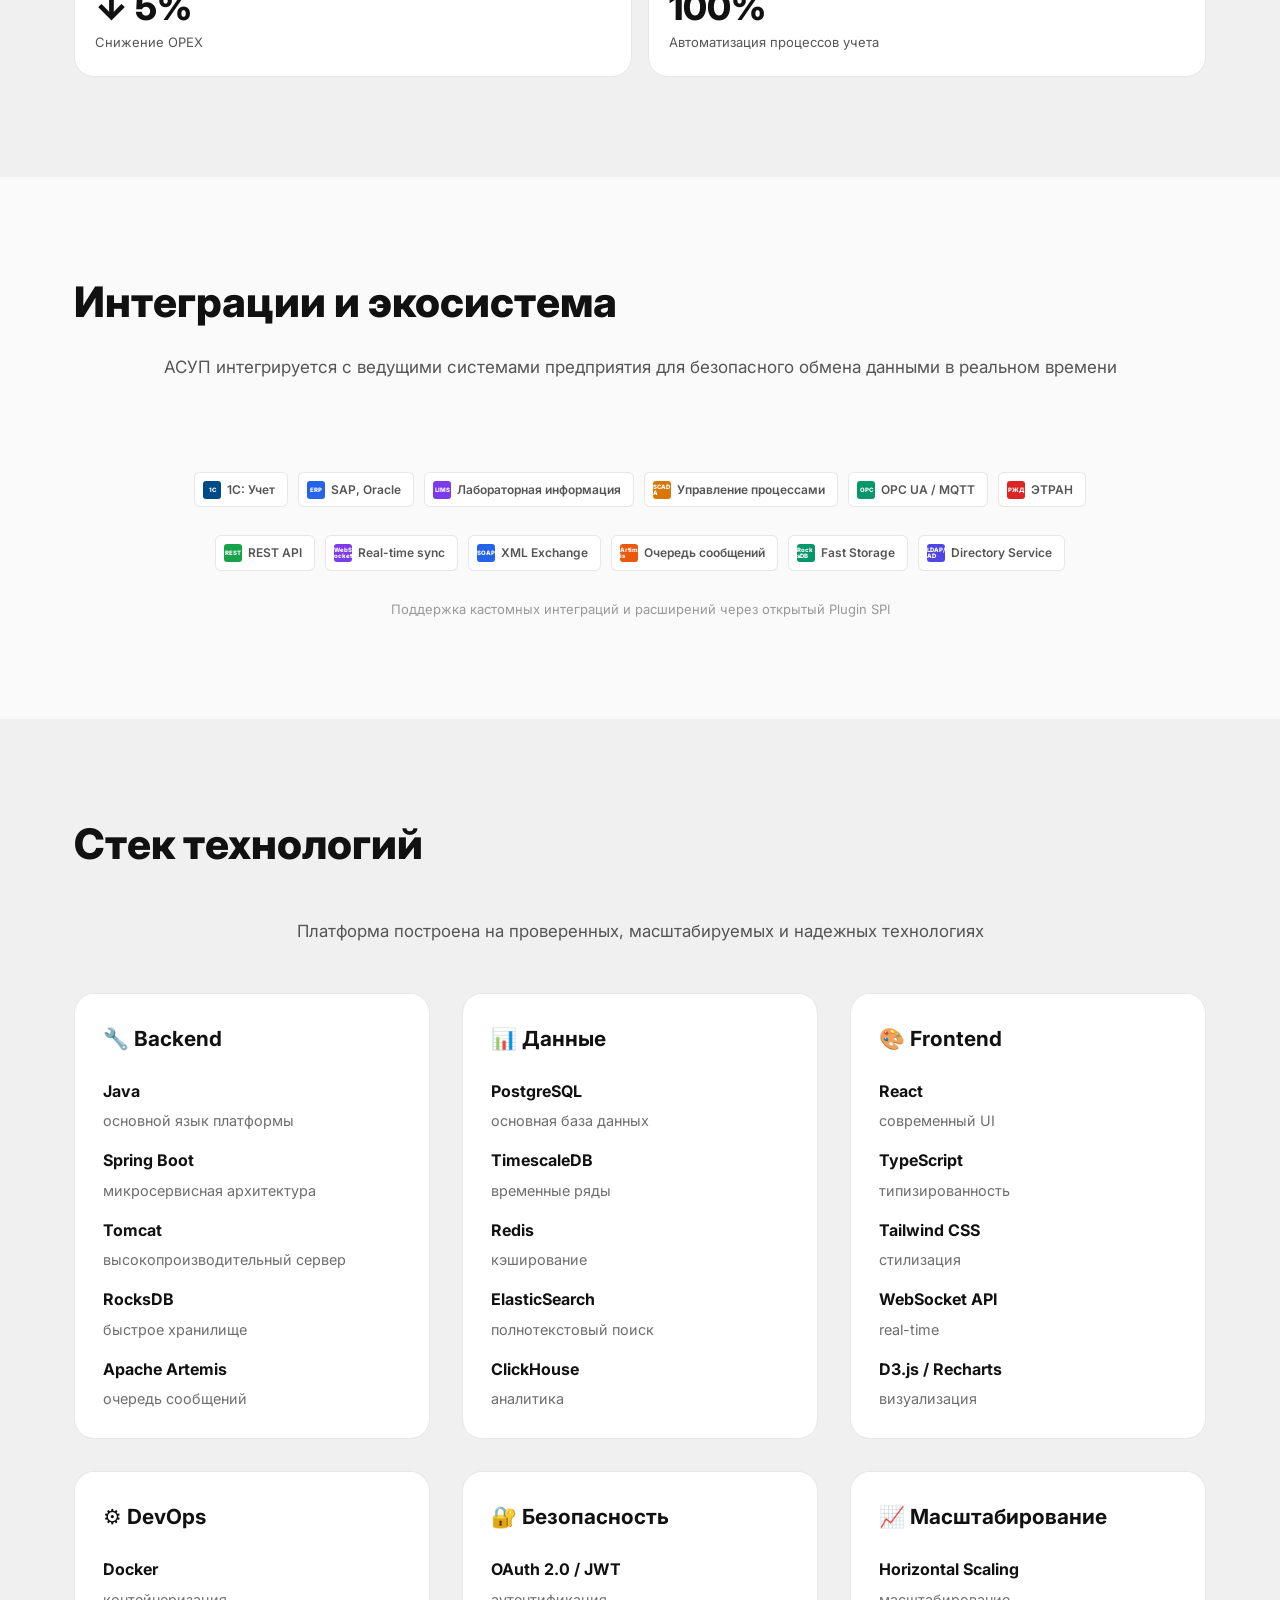
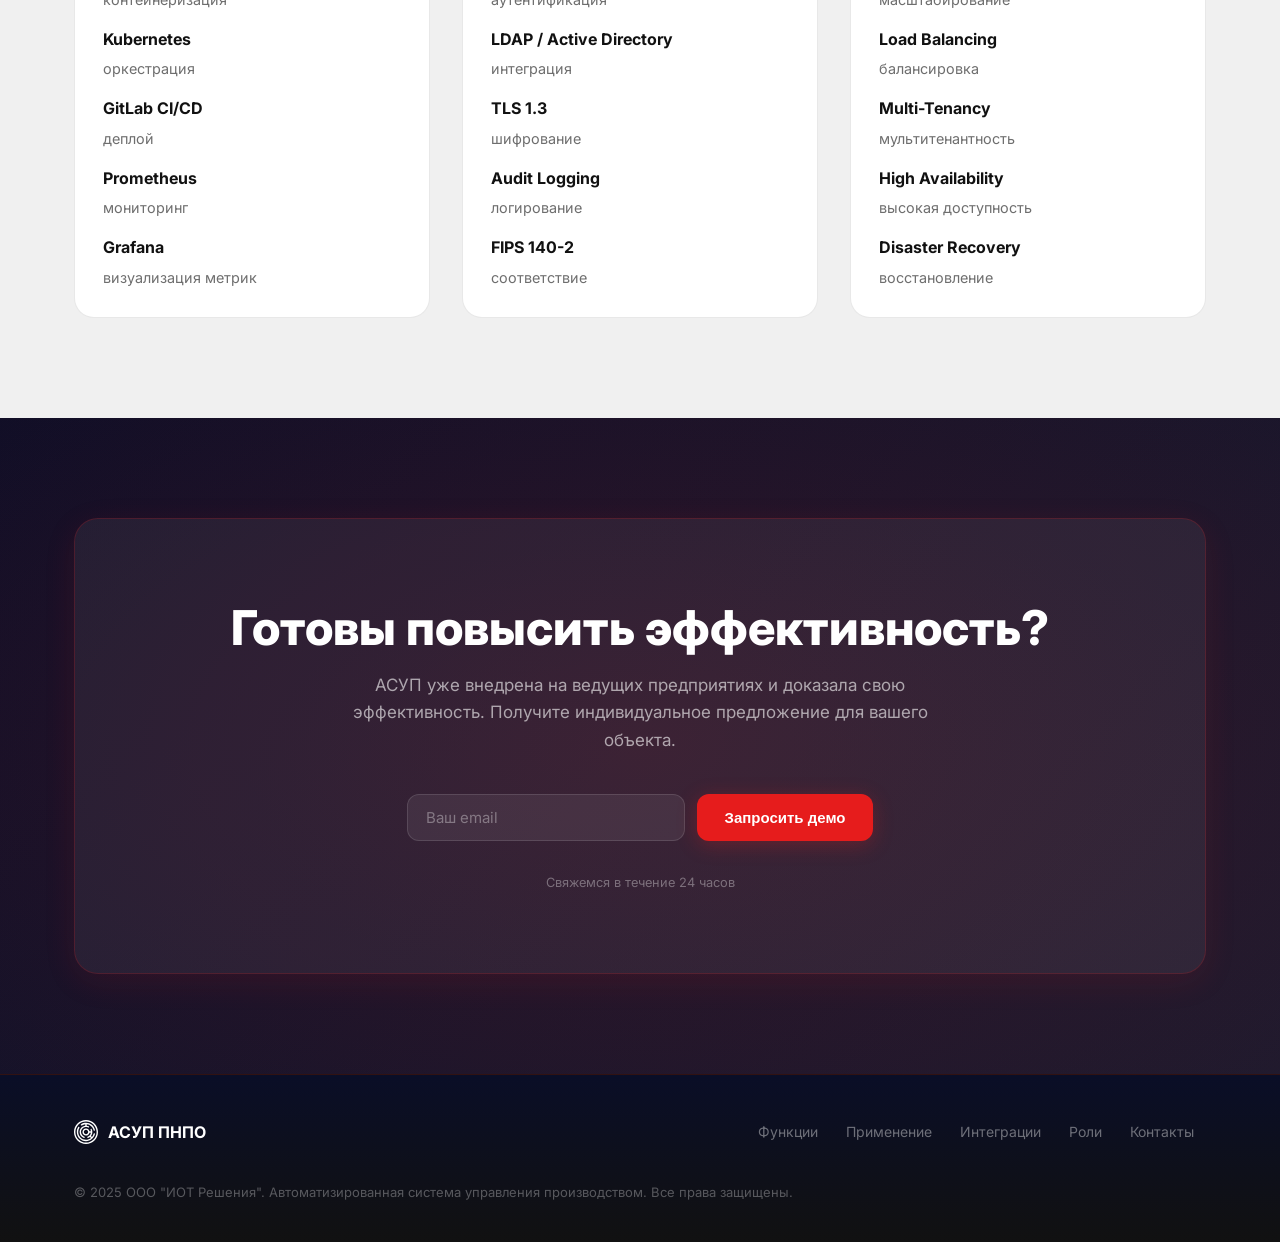
==== commit 843d9ea0: "Заменил фото на кастомные SVG-иллюстрации по бокам дашборда Убрал stock-фото (были похожи друг на др" ====
--- a/index.html
+++ b/index.html
@@ -78,8 +78,53 @@
         <a href="#modules" class="btn btn--ghost">Смотреть возможности</a>
       </div>
       <div class="hero__dashboard-row fade-in" style="width: 100%; max-width: 1120px; margin: 0 auto; overflow-x: hidden; display: flex; align-items: center; justify-content: center; gap: 28px;">
-        <div class="hero__side-img" aria-hidden="true" style="flex: 1; max-width: 320px; height: 420px; flex-shrink: 0; -webkit-mask-image: radial-gradient(ellipse 62% 72% at 50% 50%, #000 30%, transparent 100%); mask-image: radial-gradient(ellipse 62% 72% at 50% 50%, #000 30%, transparent 100%);">
-          <img src="https://images.unsplash.com/photo-1698031610493-c19fa20dfeab?fm=jpg&q=80&w=800&auto=format&fit=crop" alt="Промышленные трубопроводы и клапаны" loading="lazy" style="width: 100%; height: 100%; object-fit: cover; display: block; filter: brightness(.55) saturate(1.15) contrast(1.05);" />
+        <div class="hero__side-img" aria-hidden="true" style="flex: 1; max-width: 260px; height: 420px; flex-shrink: 0;">
+          <svg width="100%" height="100%" viewBox="0 0 240 420" fill="none" xmlns="http://www.w3.org/2000/svg" style="display: block;">
+            <defs>
+              <radialGradient id="tankGlow" cx="50%" cy="50%" r="50%">
+                <stop offset="0%" stop-color="#E61C1C" stop-opacity="0.14"/>
+                <stop offset="100%" stop-color="#E61C1C" stop-opacity="0"/>
+              </radialGradient>
+              <linearGradient id="levelFill" x1="0" y1="1" x2="0" y2="0">
+                <stop offset="0%" stop-color="#E61C1C" stop-opacity="0.4"/>
+                <stop offset="100%" stop-color="#E61C1C" stop-opacity="0"/>
+              </linearGradient>
+              <clipPath id="tankClip">
+                <path d="M60 110 L60 330 A60 16 0 0 0 180 330 L180 110 A60 16 0 0 1 60 110 Z"/>
+              </clipPath>
+            </defs>
+
+            <ellipse cx="120" cy="230" rx="100" ry="150" fill="url(#tankGlow)"/>
+
+            <path d="M60 110 L120 68 L180 110" stroke="rgba(255,255,255,.30)" stroke-width="2" fill="none" stroke-linejoin="round"/>
+            <ellipse cx="120" cy="110" rx="60" ry="16" stroke="rgba(255,255,255,.30)" stroke-width="2" fill="rgba(255,255,255,.02)"/>
+
+            <rect x="60" y="185" width="120" height="145" fill="url(#levelFill)" clip-path="url(#tankClip)"/>
+
+            <line x1="60" y1="110" x2="60" y2="330" stroke="rgba(255,255,255,.30)" stroke-width="2"/>
+            <line x1="180" y1="110" x2="180" y2="330" stroke="rgba(255,255,255,.30)" stroke-width="2"/>
+            <path d="M60 330 A60 16 0 0 0 180 330" stroke="rgba(255,255,255,.30)" stroke-width="2" fill="none"/>
+
+            <path d="M60 160 A60 16 0 0 0 180 160" stroke="rgba(255,255,255,.15)" stroke-width="1.5" fill="none"/>
+            <path d="M60 210 A60 16 0 0 0 180 210" stroke="rgba(255,255,255,.15)" stroke-width="1.5" fill="none"/>
+            <path d="M60 260 A60 16 0 0 0 180 260" stroke="rgba(255,255,255,.15)" stroke-width="1.5" fill="none"/>
+
+            <line x1="193" y1="122" x2="193" y2="322" stroke="rgba(255,255,255,.20)" stroke-width="1.5"/>
+            <line x1="200" y1="126" x2="200" y2="318" stroke="rgba(255,255,255,.20)" stroke-width="1.5"/>
+            <line x1="193" y1="150" x2="200" y2="150" stroke="rgba(255,255,255,.20)" stroke-width="1.5"/>
+            <line x1="193" y1="190" x2="200" y2="190" stroke="rgba(255,255,255,.20)" stroke-width="1.5"/>
+            <line x1="193" y1="230" x2="200" y2="230" stroke="rgba(255,255,255,.20)" stroke-width="1.5"/>
+            <line x1="193" y1="270" x2="200" y2="270" stroke="rgba(255,255,255,.20)" stroke-width="1.5"/>
+            <line x1="193" y1="310" x2="200" y2="310" stroke="rgba(255,255,255,.20)" stroke-width="1.5"/>
+
+            <path d="M60 300 L26 300 L26 356" stroke="rgba(255,255,255,.30)" stroke-width="2" fill="none"/>
+            <circle cx="26" cy="376" r="14" stroke="#E61C1C" stroke-width="2" fill="rgba(230,28,28,.08)"/>
+            <line x1="26" y1="362" x2="26" y2="390" stroke="#E61C1C" stroke-width="2"/>
+            <line x1="12" y1="376" x2="40" y2="376" stroke="#E61C1C" stroke-width="2"/>
+
+            <circle cx="120" cy="88" r="4" fill="#E61C1C"/>
+            <circle cx="120" cy="88" r="9" fill="none" stroke="#E61C1C" stroke-opacity="0.4" stroke-width="1.5"/>
+          </svg>
         </div>
 
         <div class="hero__dashboard" aria-hidden="true" style="width: 100%; max-width: 400px; overflow-x: hidden; flex-shrink: 0;">
@@ -140,8 +185,42 @@
         </div>
         </div>
 
-        <div class="hero__side-img" aria-hidden="true" style="flex: 1; max-width: 320px; height: 420px; flex-shrink: 0; -webkit-mask-image: radial-gradient(ellipse 62% 72% at 50% 50%, #000 30%, transparent 100%); mask-image: radial-gradient(ellipse 62% 72% at 50% 50%, #000 30%, transparent 100%);">
-          <img src="https://images.unsplash.com/photo-1698031610524-c35e7ebbba2c?fm=jpg&q=80&w=800&auto=format&fit=crop" alt="Промышленное трубопроводное оборудование с клапанами" loading="lazy" style="width: 100%; height: 100%; object-fit: cover; display: block; filter: brightness(.55) saturate(1.15) contrast(1.05);" />
+        <div class="hero__side-img" aria-hidden="true" style="flex: 1; max-width: 260px; height: 420px; flex-shrink: 0;">
+          <svg width="100%" height="100%" viewBox="0 0 240 420" fill="none" xmlns="http://www.w3.org/2000/svg" style="display: block;">
+            <defs>
+              <radialGradient id="pipeGlow" cx="50%" cy="50%" r="50%">
+                <stop offset="0%" stop-color="#E61C1C" stop-opacity="0.14"/>
+                <stop offset="100%" stop-color="#E61C1C" stop-opacity="0"/>
+              </radialGradient>
+            </defs>
+
+            <ellipse cx="120" cy="210" rx="105" ry="155" fill="url(#pipeGlow)"/>
+
+            <line x1="20" y1="140" x2="220" y2="140" stroke="rgba(255,255,255,.28)" stroke-width="10" stroke-linecap="round"/>
+            <line x1="20" y1="140" x2="220" y2="140" stroke="rgba(255,255,255,.08)" stroke-width="3" stroke-linecap="round"/>
+
+            <line x1="70" y1="140" x2="70" y2="270" stroke="rgba(255,255,255,.28)" stroke-width="10" stroke-linecap="round"/>
+            <line x1="170" y1="140" x2="170" y2="80" stroke="rgba(255,255,255,.28)" stroke-width="10" stroke-linecap="round"/>
+
+            <circle cx="170" cy="56" r="24" stroke="rgba(255,255,255,.30)" stroke-width="2" fill="rgba(255,255,255,.03)"/>
+            <line x1="170" y1="56" x2="183" y2="42" stroke="#E61C1C" stroke-width="2" stroke-linecap="round"/>
+            <circle cx="170" cy="56" r="3" fill="#E61C1C"/>
+            <path d="M154 56 A16 16 0 0 1 178 40" stroke="rgba(230,28,28,.35)" stroke-width="2" fill="none"/>
+
+            <circle cx="120" cy="140" r="17" stroke="#E61C1C" stroke-width="2.5" fill="#0D1B2A"/>
+            <line x1="120" y1="123" x2="120" y2="157" stroke="#E61C1C" stroke-width="2.5"/>
+            <line x1="103" y1="140" x2="137" y2="140" stroke="#E61C1C" stroke-width="2.5"/>
+
+            <circle cx="70" cy="296" r="18" stroke="#E61C1C" stroke-width="2.5" fill="rgba(230,28,28,.08)"/>
+            <line x1="70" y1="278" x2="70" y2="314" stroke="#E61C1C" stroke-width="2.5"/>
+            <line x1="52" y1="296" x2="88" y2="296" stroke="#E61C1C" stroke-width="2.5"/>
+
+            <line x1="70" y1="296" x2="70" y2="350" stroke="rgba(255,255,255,.28)" stroke-width="10" stroke-linecap="round"/>
+            <line x1="70" y1="350" x2="190" y2="350" stroke="rgba(255,255,255,.28)" stroke-width="10" stroke-linecap="round"/>
+
+            <path d="M198 135 L210 140 L198 145" stroke="rgba(255,255,255,.35)" stroke-width="2" fill="none" stroke-linecap="round" stroke-linejoin="round"/>
+            <path d="M112 340 L108 350 L112 360" stroke="rgba(255,255,255,.30)" stroke-width="2" fill="none" stroke-linecap="round" stroke-linejoin="round"/>
+          </svg>
         </div>
       </div>
     </div>
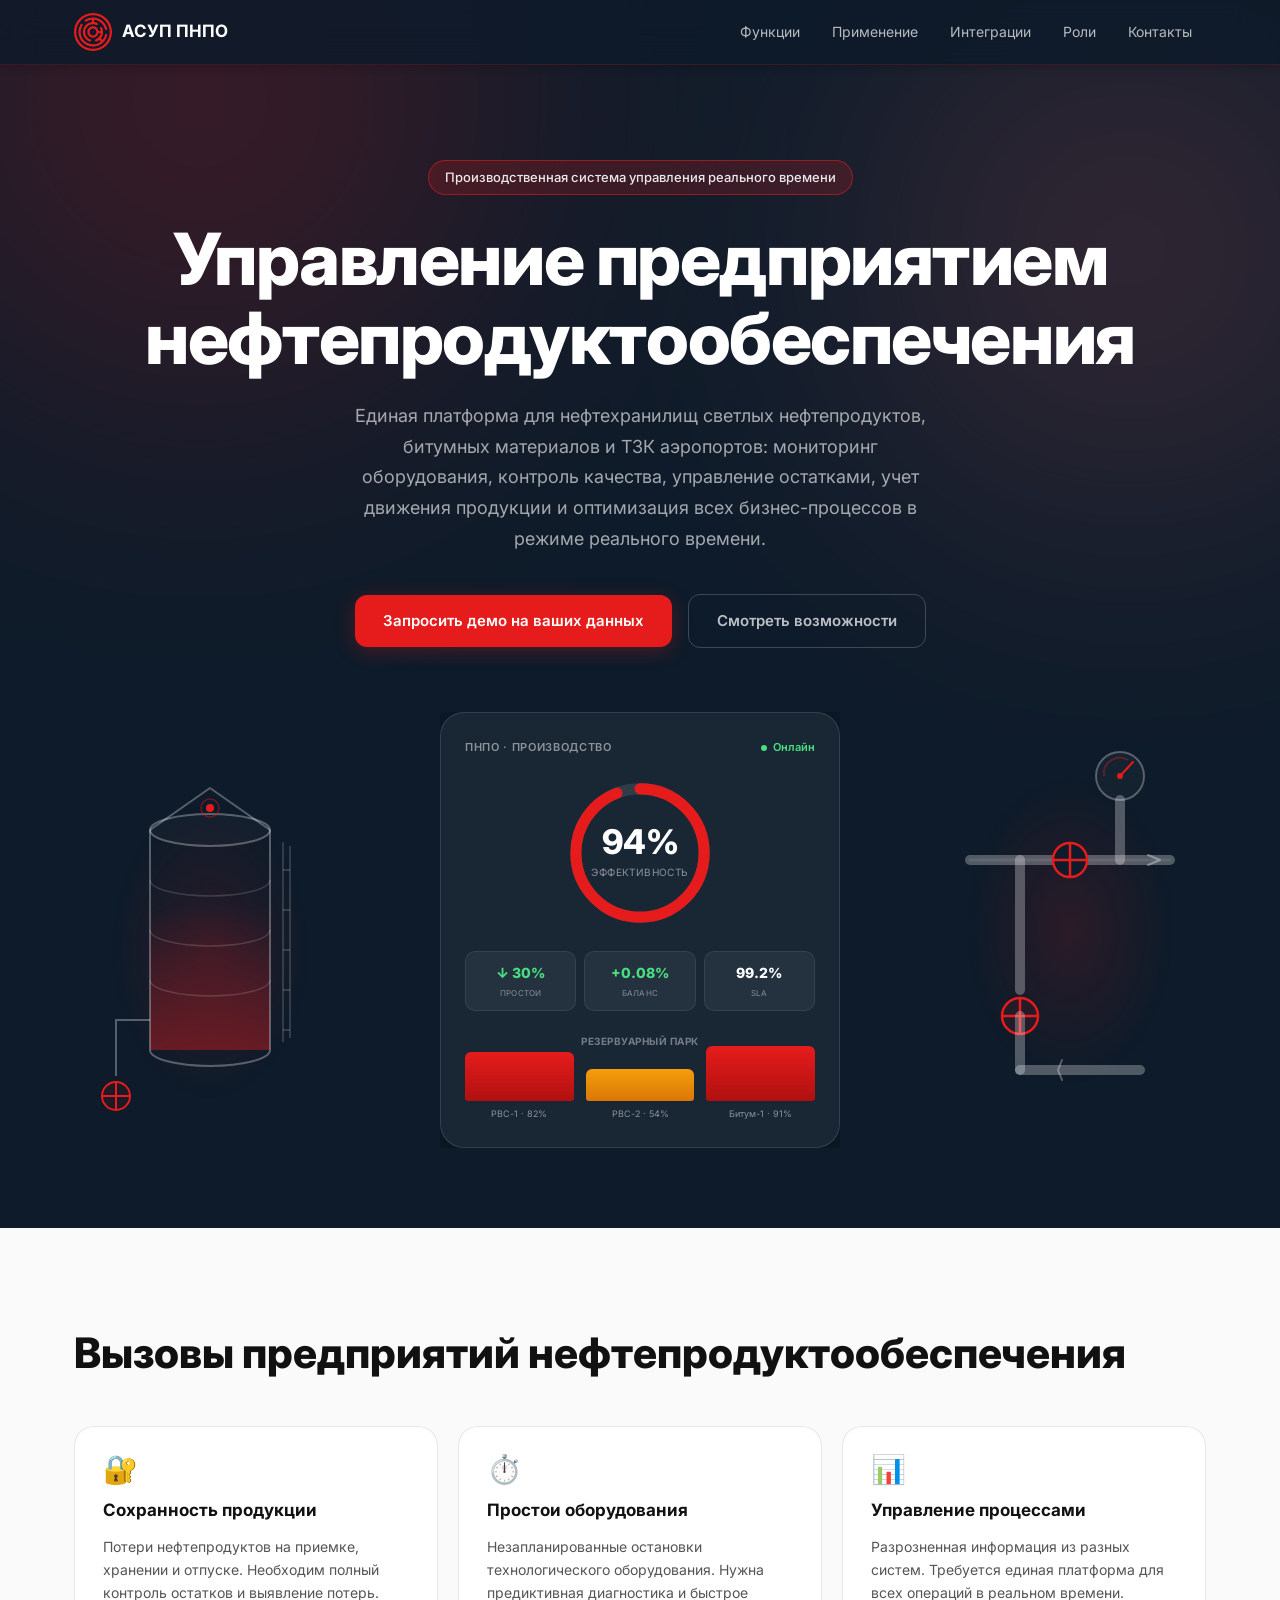
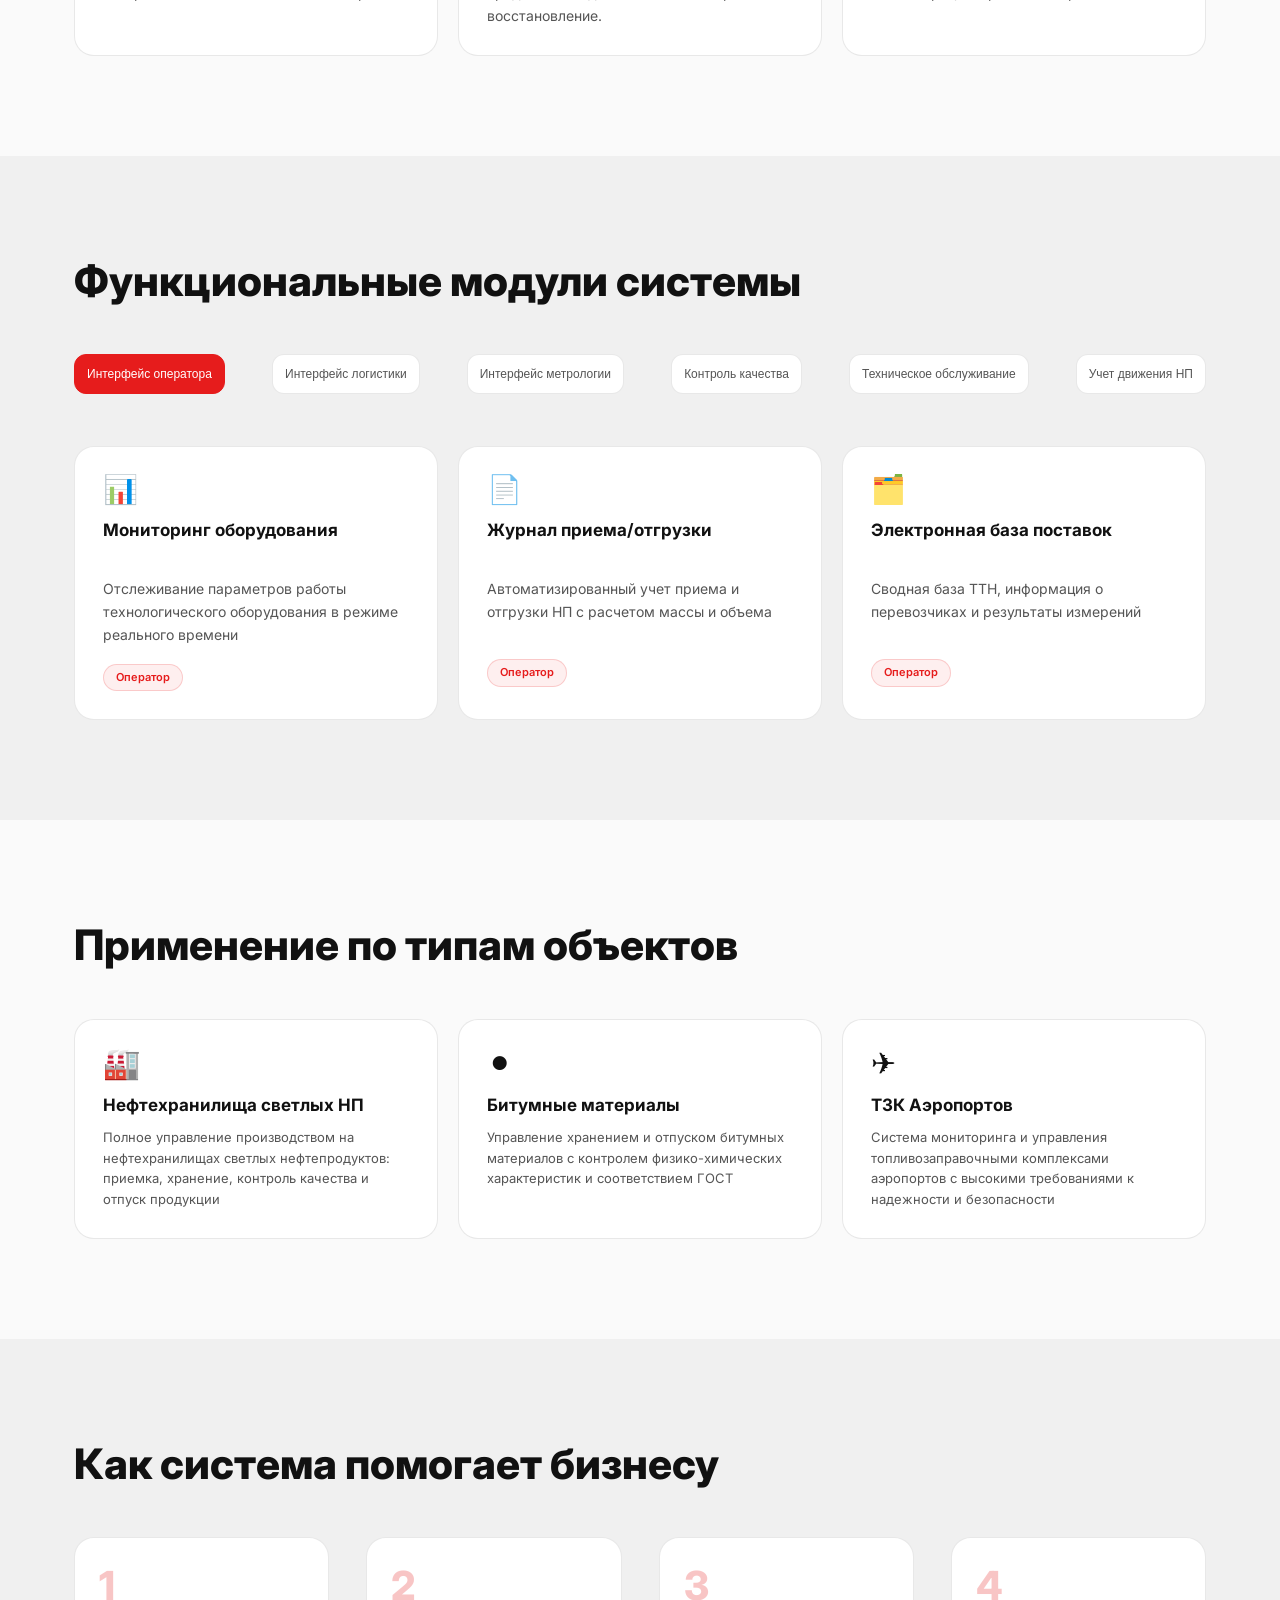
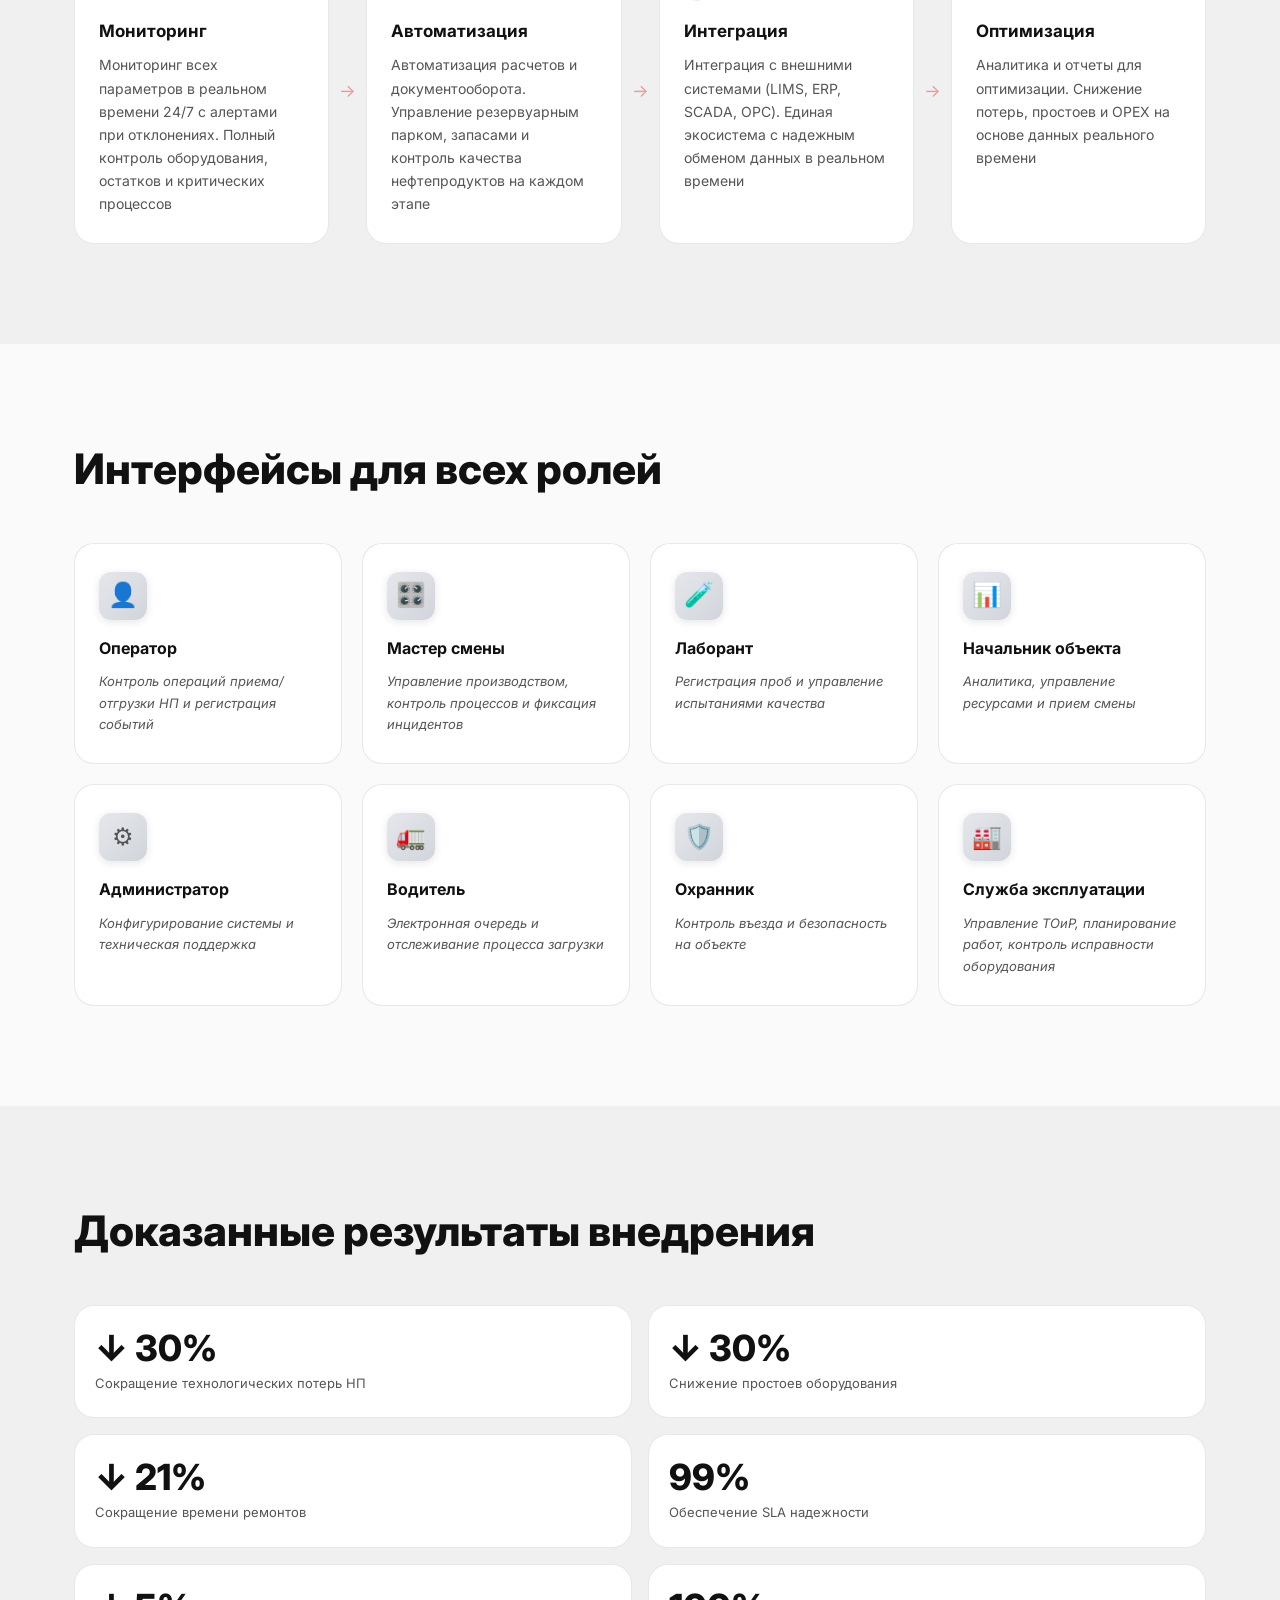
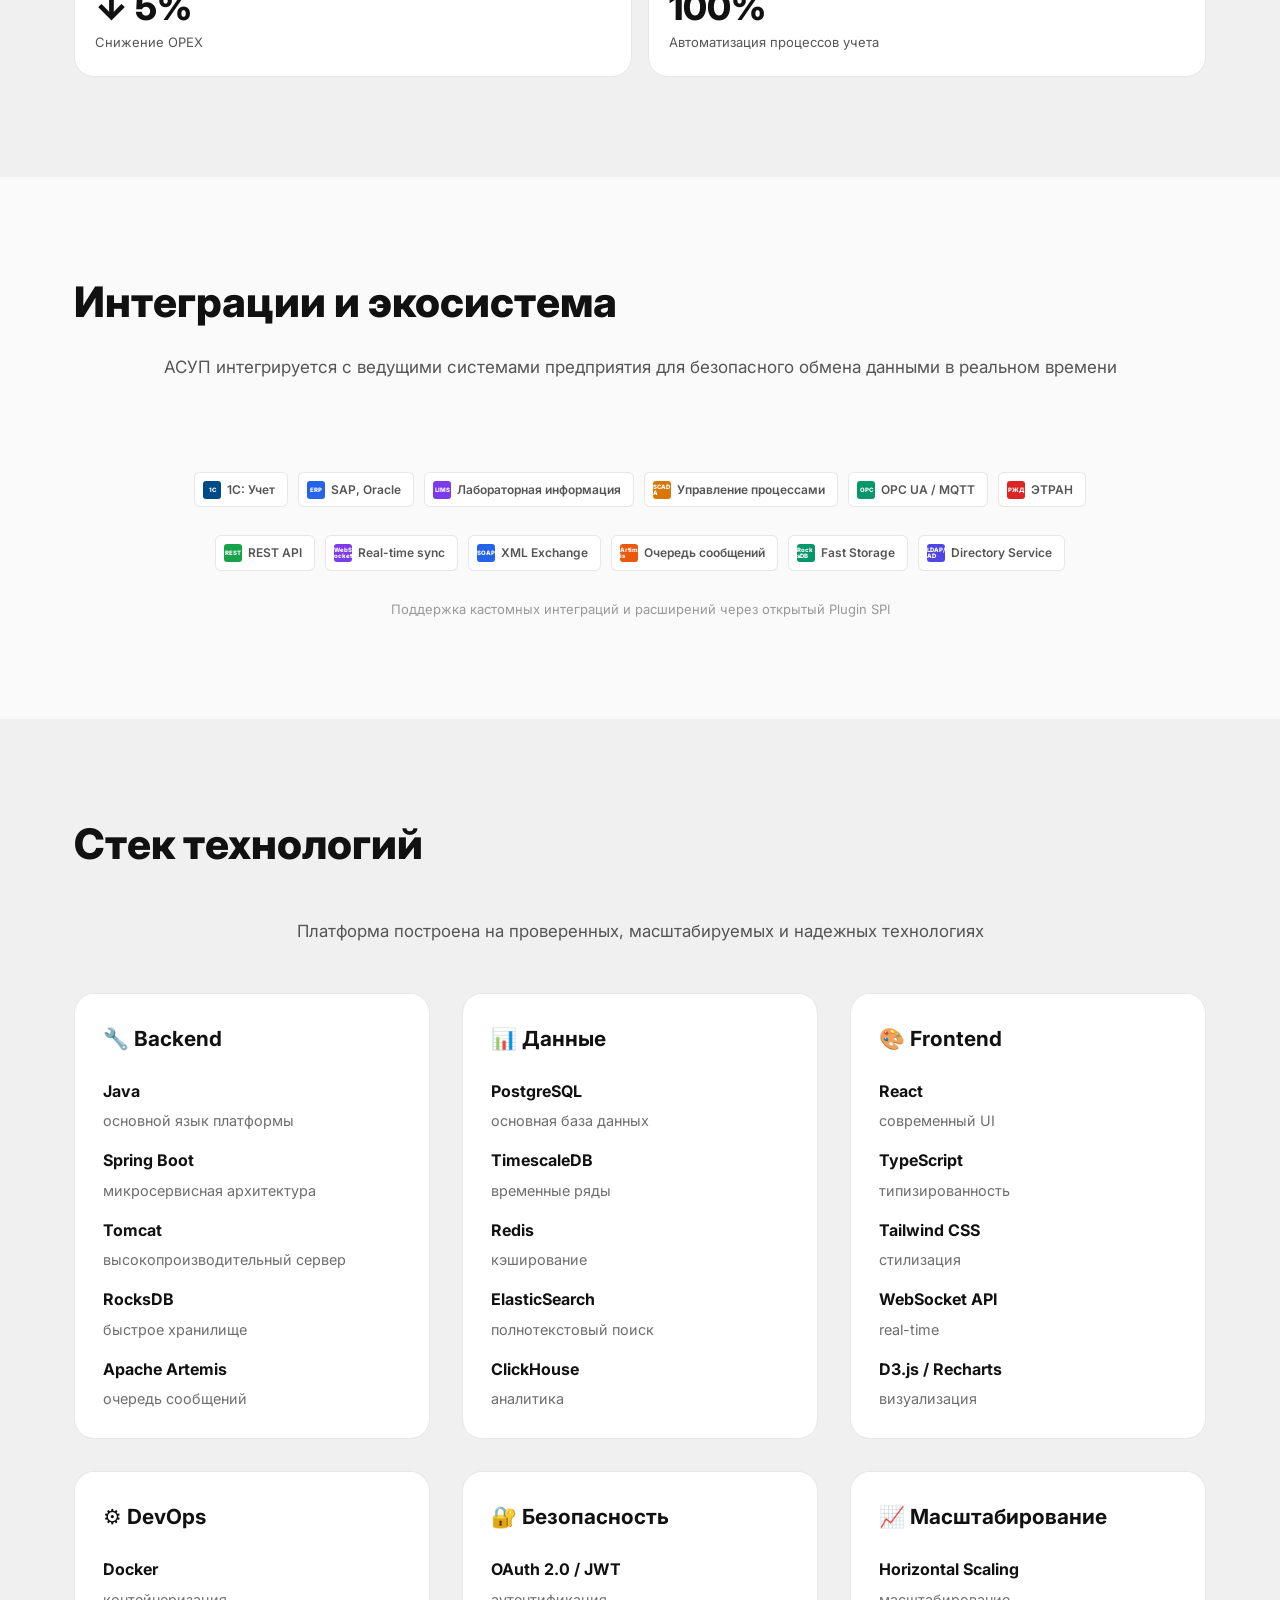
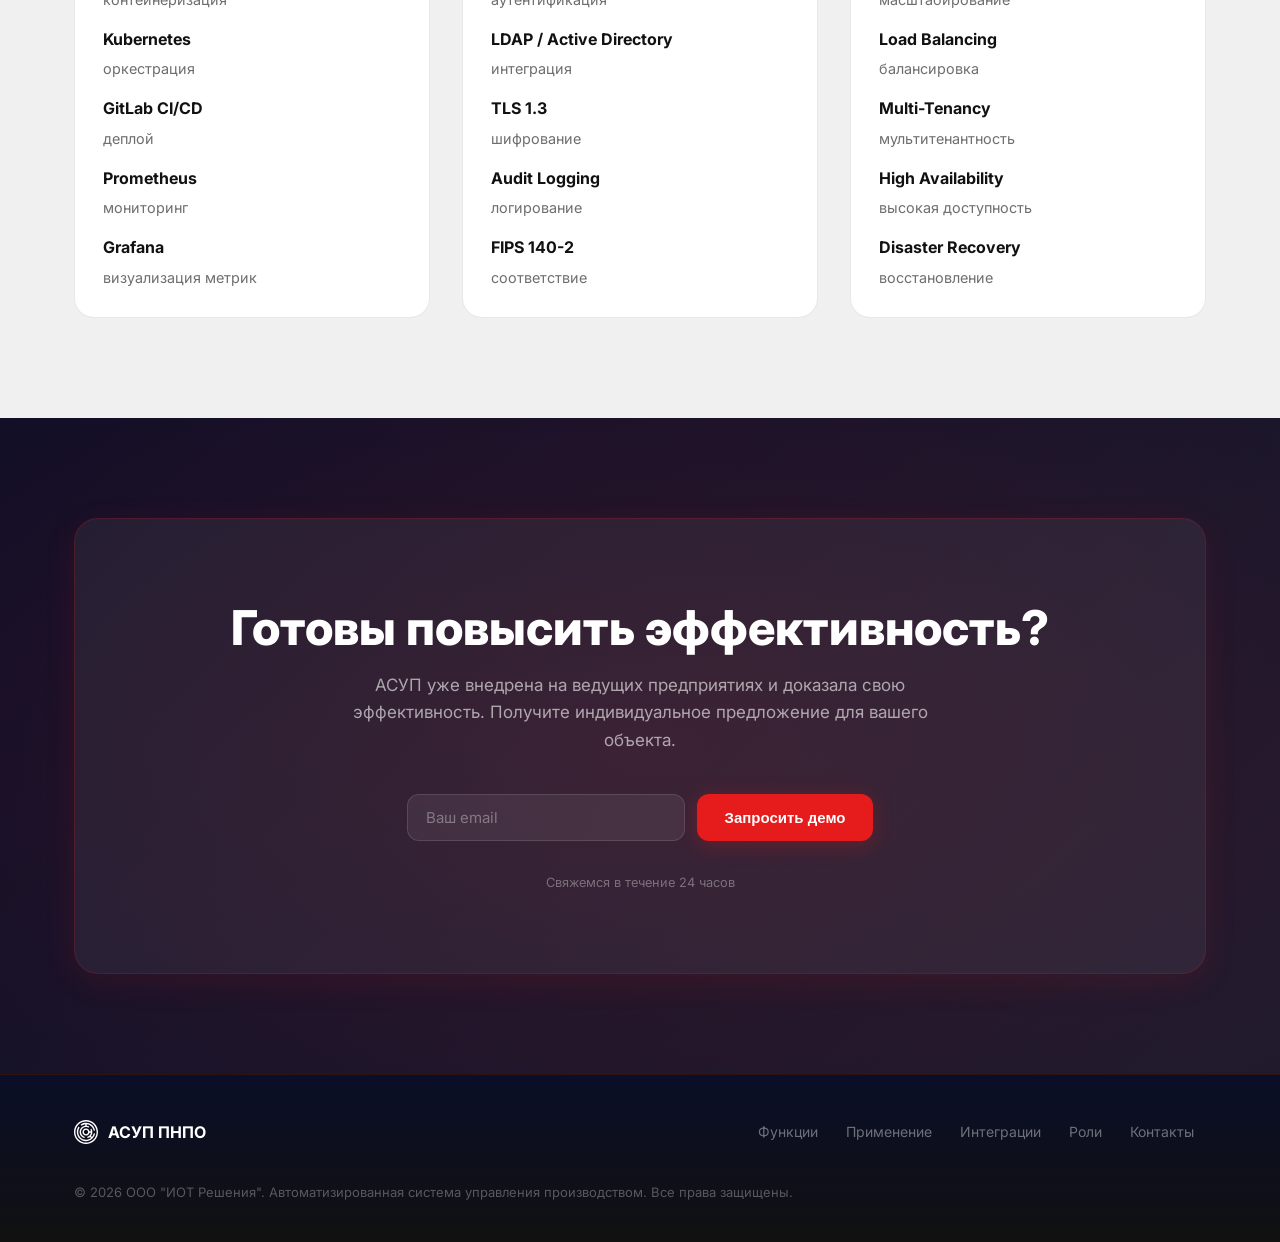
==== commit 97f2c30c: "Год в футере: 2026 Co-Authored-By: Claude Haiku 4.5 <noreply@anthropic.com>" ====
--- a/index.html
+++ b/index.html
@@ -800,7 +800,7 @@
         <a href="#roles">Роли</a>
         <a href="#cta">Контакты</a>
       </nav>
-      <p class="footer__copy">© 2025 ООО "ИОТ Решения". Автоматизированная система управления производством. Все права защищены.</p>
+      <p class="footer__copy">© 2026 ООО "ИОТ Решения". Автоматизированная система управления производством. Все права защищены.</p>
     </div>
   </footer>
 
